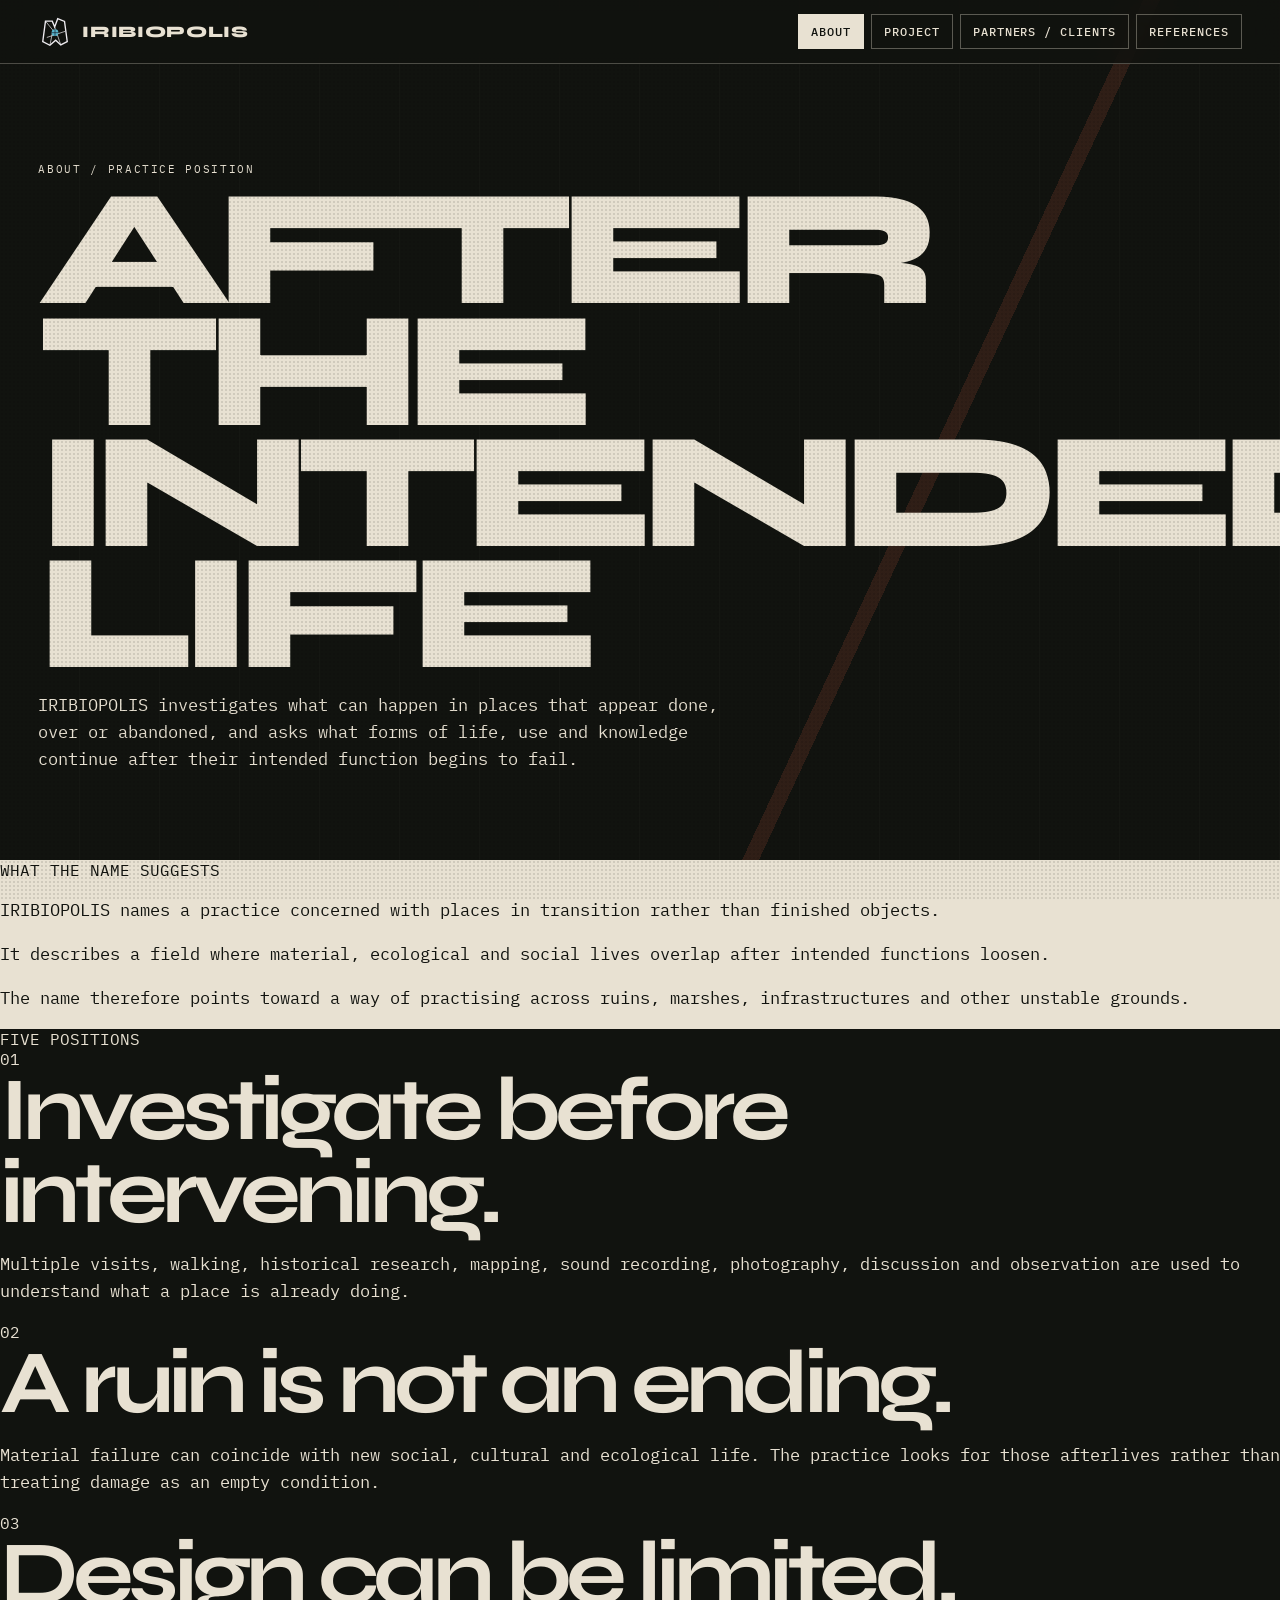
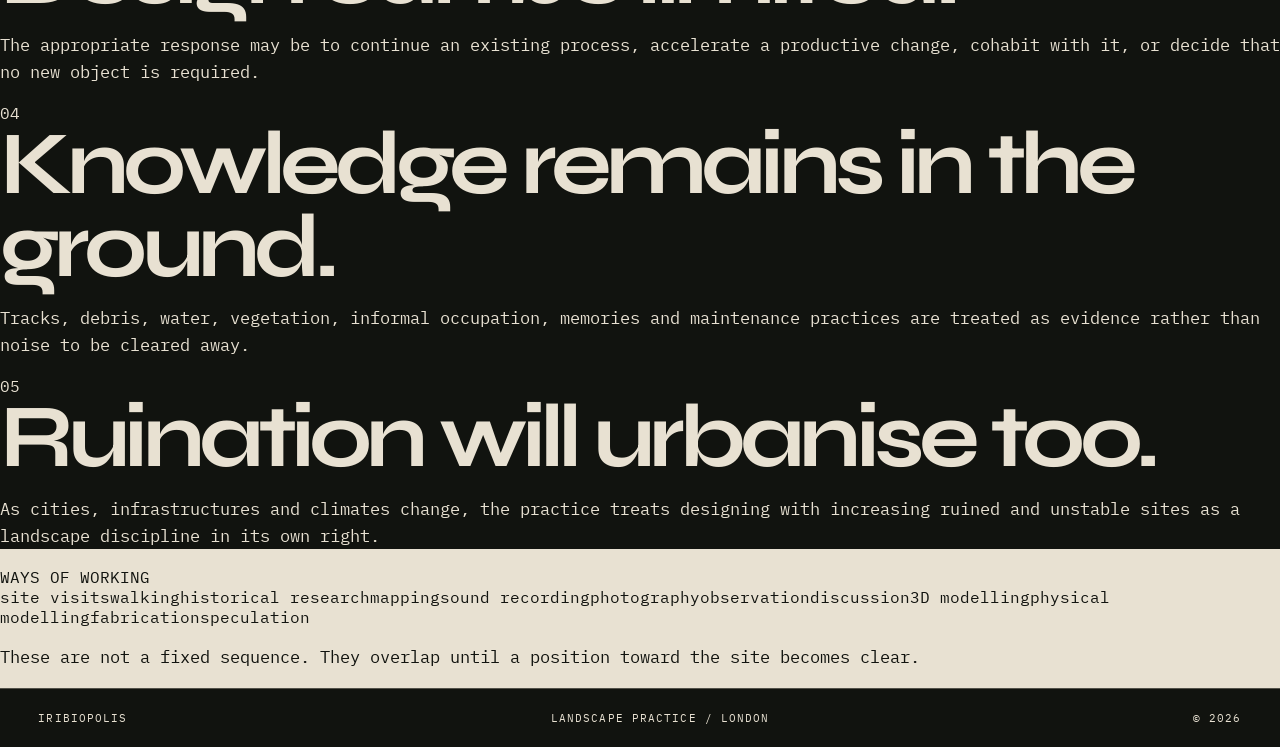
==== about.html @ ea52d0f1 "Add brief-aligned About and manifesto page" ====
<!doctype html>
<html lang="en">
<head>
<meta charset="utf-8">
<meta name="viewport" content="width=device-width,initial-scale=1">
<title>About — IRIBIOPOLIS</title>
<link rel="icon" href="assets/sigil.svg" type="image/svg+xml">
<link rel="stylesheet" href="styles.css">
</head>
<body data-page="about">
<div class="grain" aria-hidden="true"></div>
<header class="site-header">
  <a class="identity" href="index.html"><img src="assets/sigil.svg" alt=""><span>IRIBIOPOLIS</span></a>
  <button class="menu-toggle" aria-expanded="false" aria-controls="site-nav">MENU</button>
  <nav id="site-nav">
    <a href="about.html">About</a>
    <a href="project.html">Project</a>
    <a href="partners.html">Partners / Clients</a>
    <a href="references.html">References</a>
  </nav>
</header>
<main>
<section class="page-hero about-head">
  <p class="kicker">ABOUT / PRACTICE POSITION</p>
  <h1>AFTER THE<br>INTENDED LIFE</h1>
  <p>IRIBIOPOLIS investigates what can happen in places that appear done, over or abandoned, and asks what forms of life, use and knowledge continue after their intended function begins to fail.</p>
</section>
<section class="manifesto-section">
  <div class="label">WHAT THE NAME SUGGESTS</div>
  <div class="name-statement">
    <p>IRIBIOPOLIS names a practice concerned with places in transition rather than finished objects.</p>
    <p>It describes a field where material, ecological and social lives overlap after intended functions loosen.</p>
    <p>The name therefore points toward a way of practising across ruins, marshes, infrastructures and other unstable grounds.</p>
  </div>
</section>
<section class="manifesto-section dark">
  <div class="label">FIVE POSITIONS</div>
  <div class="manifesto-list">
    <article><span>01</span><h2>Investigate before intervening.</h2><p>Multiple visits, walking, historical research, mapping, sound recording, photography, discussion and observation are used to understand what a place is already doing.</p></article>
    <article><span>02</span><h2>A ruin is not an ending.</h2><p>Material failure can coincide with new social, cultural and ecological life. The practice looks for those afterlives rather than treating damage as an empty condition.</p></article>
    <article><span>03</span><h2>Design can be limited.</h2><p>The appropriate response may be to continue an existing process, accelerate a productive change, cohabit with it, or decide that no new object is required.</p></article>
    <article><span>04</span><h2>Knowledge remains in the ground.</h2><p>Tracks, debris, water, vegetation, informal occupation, memories and maintenance practices are treated as evidence rather than noise to be cleared away.</p></article>
    <article><span>05</span><h2>Ruination will urbanise too.</h2><p>As cities, infrastructures and climates change, the practice treats designing with increasing ruined and unstable sites as a landscape discipline in its own right.</p></article>
  </div>
</section>
<section class="method-field">
  <div class="label">WAYS OF WORKING</div>
  <div class="method-network">
    <span>site visits</span><span>walking</span><span>historical research</span><span>mapping</span><span>sound recording</span><span>photography</span><span>observation</span><span>discussion</span><span>3D modelling</span><span>physical modelling</span><span>fabrication</span><span>speculation</span>
  </div>
  <p class="method-note">These are not a fixed sequence. They overlap until a position toward the site becomes clear.</p>
</section>
</main>
<footer><span>IRIBIOPOLIS</span><span>Landscape practice / London</span><span>© 2026</span></footer>
<script src="script.js"></script>
</body>
</html>
---- styles.css ----
@import url('https://fonts.googleapis.com/css2?family=IBM+Plex+Mono:wght@400;500;600&family=Syne:wght@500;600;700;800&display=swap');
:root{--bone:#e8e1d2;--ash:#c9c0ad;--ink:#11130f;--moss:#536149;--rust:#a94c35;--water:#6f8c91;--acid:#c8d66b;--line:rgba(17,19,15,.28);--mono:'IBM Plex Mono',monospace;--display:'Syne',sans-serif;--pad:clamp(18px,3vw,46px)}
*{box-sizing:border-box}html{scroll-behavior:smooth;background:var(--ink)}body{margin:0;background:var(--bone);color:var(--ink);font-family:var(--mono);overflow-x:hidden}body.menu-open{overflow:hidden}a{color:inherit}.grain{position:fixed;inset:0;z-index:40;pointer-events:none;opacity:.12;mix-blend-mode:multiply;background-image:radial-gradient(#111 0.7px,transparent .8px);background-size:4px 4px}.cursor{position:fixed;left:0;top:0;width:34px;height:34px;border:1px solid var(--rust);border-radius:50%;transform:translate(-50%,-50%);z-index:200;pointer-events:none;mix-blend-mode:difference;transition:width .18s,height .18s,background .18s}.cursor:before,.cursor:after{content:'';position:absolute;background:var(--rust)}.cursor:before{left:50%;top:-7px;width:1px;height:48px}.cursor:after{top:50%;left:-7px;height:1px;width:48px}.cursor.active{width:64px;height:64px;background:rgba(169,76,53,.25)}#spore-field{position:fixed;inset:0;width:100%;height:100%;z-index:1;pointer-events:none;opacity:.25}.prelude{position:fixed;inset:0;background:var(--ink);z-index:999;display:grid;place-content:center;color:var(--bone);transition:opacity 1s ease,visibility 1s}.prelude.done{opacity:0;visibility:hidden}.prelude-mark{font-family:var(--display);font-size:clamp(34px,8vw,120px);font-weight:800;letter-spacing:-.06em}.prelude-line{height:1px;background:var(--rust);animation:grow 1.4s ease both}@keyframes grow{from{transform:scaleX(0)}to{transform:scaleX(1)}}.site-header{position:fixed;left:0;right:0;top:0;z-index:100;display:flex;align-items:center;justify-content:space-between;padding:14px var(--pad);border-bottom:1px solid rgba(232,225,210,.28);background:rgba(17,19,15,.78);color:var(--bone);backdrop-filter:blur(14px);transition:transform .35s}.identity{display:flex;align-items:center;gap:10px;text-decoration:none;font-family:var(--display);font-weight:800;letter-spacing:.04em}.identity img{width:34px;height:34px;filter:invert(1)}.site-header nav{display:flex;gap:7px}.site-header nav a,.menu-toggle{font:500 12px var(--mono);text-transform:uppercase;letter-spacing:.08em;text-decoration:none;border:1px solid rgba(232,225,210,.35);padding:9px 12px;background:transparent;color:inherit}.site-header nav a:hover,.site-header nav a.active{background:var(--bone);color:var(--ink)}.menu-toggle{display:none}.hero{min-height:100svh;padding-top:64px;background:var(--ink);color:var(--bone);position:relative;z-index:2;overflow:hidden}.hero-plate{display:block;position:relative;height:67svh;background:#f3f0e8;overflow:hidden;border-bottom:1px solid rgba(232,225,210,.3)}.hero-plate img{width:100%;height:100%;object-fit:contain;display:block;filter:grayscale(.1) contrast(1.08);transition:transform 9s cubic-bezier(.16,.7,.12,1)}.hero-plate:hover img{transform:scale(1.018)}.erosion-mask{position:absolute;inset:0;background:radial-gradient(circle at 15% 25%,transparent 0 7%,rgba(17,19,15,.08) 7.5% 10%,transparent 11%),radial-gradient(circle at 82% 72%,transparent 0 11%,rgba(169,76,53,.17) 11.5% 13%,transparent 14%);mix-blend-mode:multiply;animation:drift 16s ease-in-out infinite alternate}.scan{position:absolute;inset:-100% 0;background:linear-gradient(transparent 48%,rgba(200,214,107,.22) 50%,transparent 52%);animation:scan 7s linear infinite}@keyframes scan{to{transform:translateY(100%)}}@keyframes drift{to{transform:translate3d(2%,-1%,0) scale(1.04)}}.hero-copy{display:grid;grid-template-columns:1fr auto 1fr;align-items:end;gap:30px;padding:26px var(--pad) 34px}.hero h1{font:800 clamp(55px,11vw,170px)/.73 var(--display);letter-spacing:-.085em;margin:0;white-space:nowrap}.kicker,.eyebrow,.section-code{font-size:11px;letter-spacing:.15em;text-transform:uppercase}.hero-statement{text-align:right}.hero-statement p{font:600 clamp(17px,2vw,28px)/1.15 var(--display);margin:0 0 15px}.hero-statement a,.text-link{font-size:12px;text-transform:uppercase;letter-spacing:.08em;text-underline-offset:4px}.coordinates{position:absolute;left:var(--pad);right:var(--pad);top:82px;display:flex;justify-content:space-between;color:var(--ink);font-size:10px;pointer-events:none}.section{position:relative;z-index:2;padding:clamp(80px,11vw,170px) var(--pad);border-top:1px solid var(--line)}.section-code{color:var(--rust);margin-bottom:clamp(45px,7vw,100px)}h2{font:700 clamp(42px,7vw,108px)/.92 var(--display);letter-spacing:-.065em;margin:0}p{font-size:clamp(15px,1.35vw,20px);line-height:1.55}.threshold-grid{display:grid;grid-template-columns:1.5fr .75fr;gap:8vw;align-items:end}.threshold-grid div{border-left:1px solid var(--ink);padding-left:22px}.threshold .text-link{display:inline-block;margin-top:60px}.dark{background:var(--ink);color:var(--bone);border-color:rgba(232,225,210,.25)}.portal{display:grid;grid-template-columns:1.2fr .8fr;gap:5vw}.portal .section-code{grid-column:1/-1}.portal-image{position:relative;display:block;background:#f4f0e7;overflow:hidden;min-height:62vh}.portal-image img{width:100%;height:100%;object-fit:cover;display:block;filter:grayscale(1) contrast(1.2);transition:filter .4s,transform .8s}.portal-image:hover img{filter:grayscale(.2) contrast(1.08);transform:scale(1.018)}.portal-image span{position:absolute;right:0;bottom:0;padding:13px 17px;background:var(--acid);color:var(--ink);font-size:12px;font-weight:600}.portal-copy{align-self:end;padding-bottom:30px}.portal-copy h2{font-size:clamp(38px,5vw,78px)}.portal-copy p{max-width:620px}.button{display:inline-flex;align-items:center;justify-content:center;padding:13px 17px;border:1px solid currentColor;text-decoration:none;text-transform:uppercase;font-size:12px;letter-spacing:.09em;margin-top:20px;transition:.2s}.button:hover{background:var(--bone);color:var(--ink)}.button.light:hover{background:var(--acid)}.systems{overflow:hidden}.system-orbit{height:min(67vw,680px);min-height:480px;position:relative;border:1px solid var(--ink);background:radial-gradient(circle at center,rgba(83,97,73,.14),transparent 52%),repeating-radial-gradient(circle at center,transparent 0 58px,rgba(17,19,15,.09) 59px 60px)}.system-node{position:absolute;left:var(--x);top:var(--y);z-index:3;transform:translate(-50%,-50%);text-decoration:none;text-transform:uppercase;background:var(--bone);border:1px solid var(--ink);box-shadow:7px 7px 0 var(--ink);padding:14px 16px;font-weight:600;transition:.2s}.system-node span{display:block;color:var(--rust);font-size:10px}.system-node:hover{background:var(--acid);transform:translate(calc(-50% + 4px),calc(-50% + 4px));box-shadow:2px 2px 0 var(--ink)}.root-lines{position:absolute;inset:4%;width:92%;height:92%}.root-lines path{fill:none;stroke:var(--rust);stroke-width:1.3;stroke-dasharray:9 8;animation:dash 30s linear infinite}@keyframes dash{to{stroke-dashoffset:-500}}.archive-intro{display:grid;grid-template-columns:1.3fr .7fr;gap:6vw;align-items:end;margin-bottom:70px}.archive-cards{display:grid;grid-template-columns:repeat(3,1fr);gap:12px}.archive-cards a{position:relative;display:block;background:#f4f0e8;text-decoration:none;overflow:hidden}.archive-cards img{display:block;width:100%;aspect-ratio:3/4;object-fit:cover;filter:grayscale(1) contrast(1.2);transition:.6s}.archive-cards a:hover img{filter:none;transform:scale(1.025)}.archive-cards span{position:absolute;left:0;right:0;bottom:0;background:rgba(17,19,15,.88);padding:17px;color:var(--bone);display:grid;gap:5px}.archive-cards small{text-transform:uppercase;letter-spacing:.09em;color:var(--ash)}.relations-preview-grid{display:grid;grid-template-columns:1fr 1fr;gap:8vw}.relation-list{border-top:1px solid var(--ink)}.relation-list a{display:flex;justify-content:space-between;gap:30px;padding:20px 0;border-bottom:1px solid var(--ink);text-decoration:none;font-size:clamp(15px,1.5vw,21px)}.relation-list a:hover{padding-left:12px;color:var(--rust)}.contact-ruin{display:grid;grid-template-columns:.45fr 1.55fr;gap:7vw;align-items:center}.contact-sigil img{width:min(320px,100%);filter:invert(1);animation:rotate 70s linear infinite}@keyframes rotate{to{transform:rotate(360deg)}}footer{position:relative;z-index:2;background:var(--ink);color:var(--bone);border-top:1px solid rgba(232,225,210,.3);padding:22px var(--pad);display:flex;justify-content:space-between;font-size:11px;text-transform:uppercase;letter-spacing:.1em}
/* inner pages */.page-hero{min-height:72svh;padding:150px var(--pad) 70px;background:var(--ink);color:var(--bone);display:grid;align-content:end;position:relative;z-index:2;overflow:hidden}.page-hero:after{content:'';position:absolute;inset:0;background:linear-gradient(115deg,transparent 0 68%,rgba(169,76,53,.2) 68% 69%,transparent 69%),repeating-linear-gradient(90deg,transparent 0 79px,rgba(232,225,210,.035) 80px);pointer-events:none}.page-hero h1{font:800 clamp(64px,13vw,200px)/.73 var(--display);letter-spacing:-.085em;margin:0;position:relative;z-index:1}.page-hero p{max-width:680px;position:relative;z-index:1}.page-grid{display:grid;grid-template-columns:.55fr 1.45fr;gap:8vw}.sticky-label{position:sticky;top:100px;align-self:start}.principle-list article{padding:30px 0;border-top:1px solid var(--ink);display:grid;grid-template-columns:70px 1fr;gap:20px}.principle-list h3{font:600 clamp(25px,3vw,45px)/1 var(--display);margin:0}.project-full{display:grid;gap:14px}.project-full img{display:block;width:100%;background:#fff}.figure-link{display:block;position:relative}.figure-link:after{content:'OPEN FULL DRAWING ↗';position:absolute;right:0;bottom:0;padding:10px 13px;background:var(--acid);color:var(--ink);font-size:10px}.chapter{padding:100px var(--pad);border-top:1px solid var(--line);position:relative;z-index:2}.chapter.dark{border-color:rgba(232,225,210,.25)}.chapter-head{display:grid;grid-template-columns:.6fr 1.4fr;gap:6vw;margin-bottom:55px}.chapter-head h2{font-size:clamp(38px,6vw,88px)}.fieldnote-grid{display:grid;grid-template-columns:repeat(2,1fr);gap:14px}.fieldnote-card{border:1px solid currentColor;padding:18px;min-height:260px;display:flex;flex-direction:column;justify-content:space-between;text-decoration:none;transition:.25s}.fieldnote-card:hover{background:var(--acid);color:var(--ink);transform:translateY(-5px)}.fieldnote-card h3{font:600 clamp(24px,3vw,42px)/1 var(--display);margin:0}.fieldnote-card small{text-transform:uppercase;letter-spacing:.08em}.relation-columns{display:grid;grid-template-columns:repeat(3,1fr);gap:15px}.relation-columns article{border-top:2px solid currentColor;padding-top:20px}.reference-list{display:grid;grid-template-columns:repeat(2,1fr);gap:0 50px}.reference-list article{border-top:1px solid currentColor;padding:20px 0}.reference-list h3{font-family:var(--display);margin:0 0 8px}.reference-list p{font-size:14px}.reveal{opacity:0;transform:translateY(35px);transition:opacity .8s,transform .8s}.reveal.visible{opacity:1;transform:none}
@media(max-width:900px){.cursor{display:none}.site-header{padding:11px 14px}.menu-toggle{display:block}.site-header nav{position:fixed;inset:57px 0 auto 0;background:var(--ink);padding:16px;display:none;grid-template-columns:1fr}.site-header nav.open{display:grid}.hero-plate{height:55svh}.hero-copy{grid-template-columns:1fr;padding:22px 16px 30px}.hero h1{font-size:18vw}.hero-statement{text-align:left}.coordinates{display:none}.section,.chapter{padding:75px 16px}.threshold-grid,.portal,.archive-intro,.relations-preview-grid,.contact-ruin,.page-grid,.chapter-head{grid-template-columns:1fr}.threshold-grid div{border-left:0;border-top:1px solid;padding:20px 0 0}.portal-image{min-height:45vh}.archive-cards,.relation-columns{grid-template-columns:1fr}.system-orbit{height:660px}.system-node{font-size:11px;padding:10px}.fieldnote-grid,.reference-list{grid-template-columns:1fr}.page-hero{padding:120px 16px 55px}.page-hero h1{font-size:18vw}.sticky-label{position:static}footer{gap:20px;flex-wrap:wrap}}
@media(prefers-reduced-motion:reduce){*{animation:none!important;scroll-behavior:auto!important;transition:none!important}.prelude{display:none}}
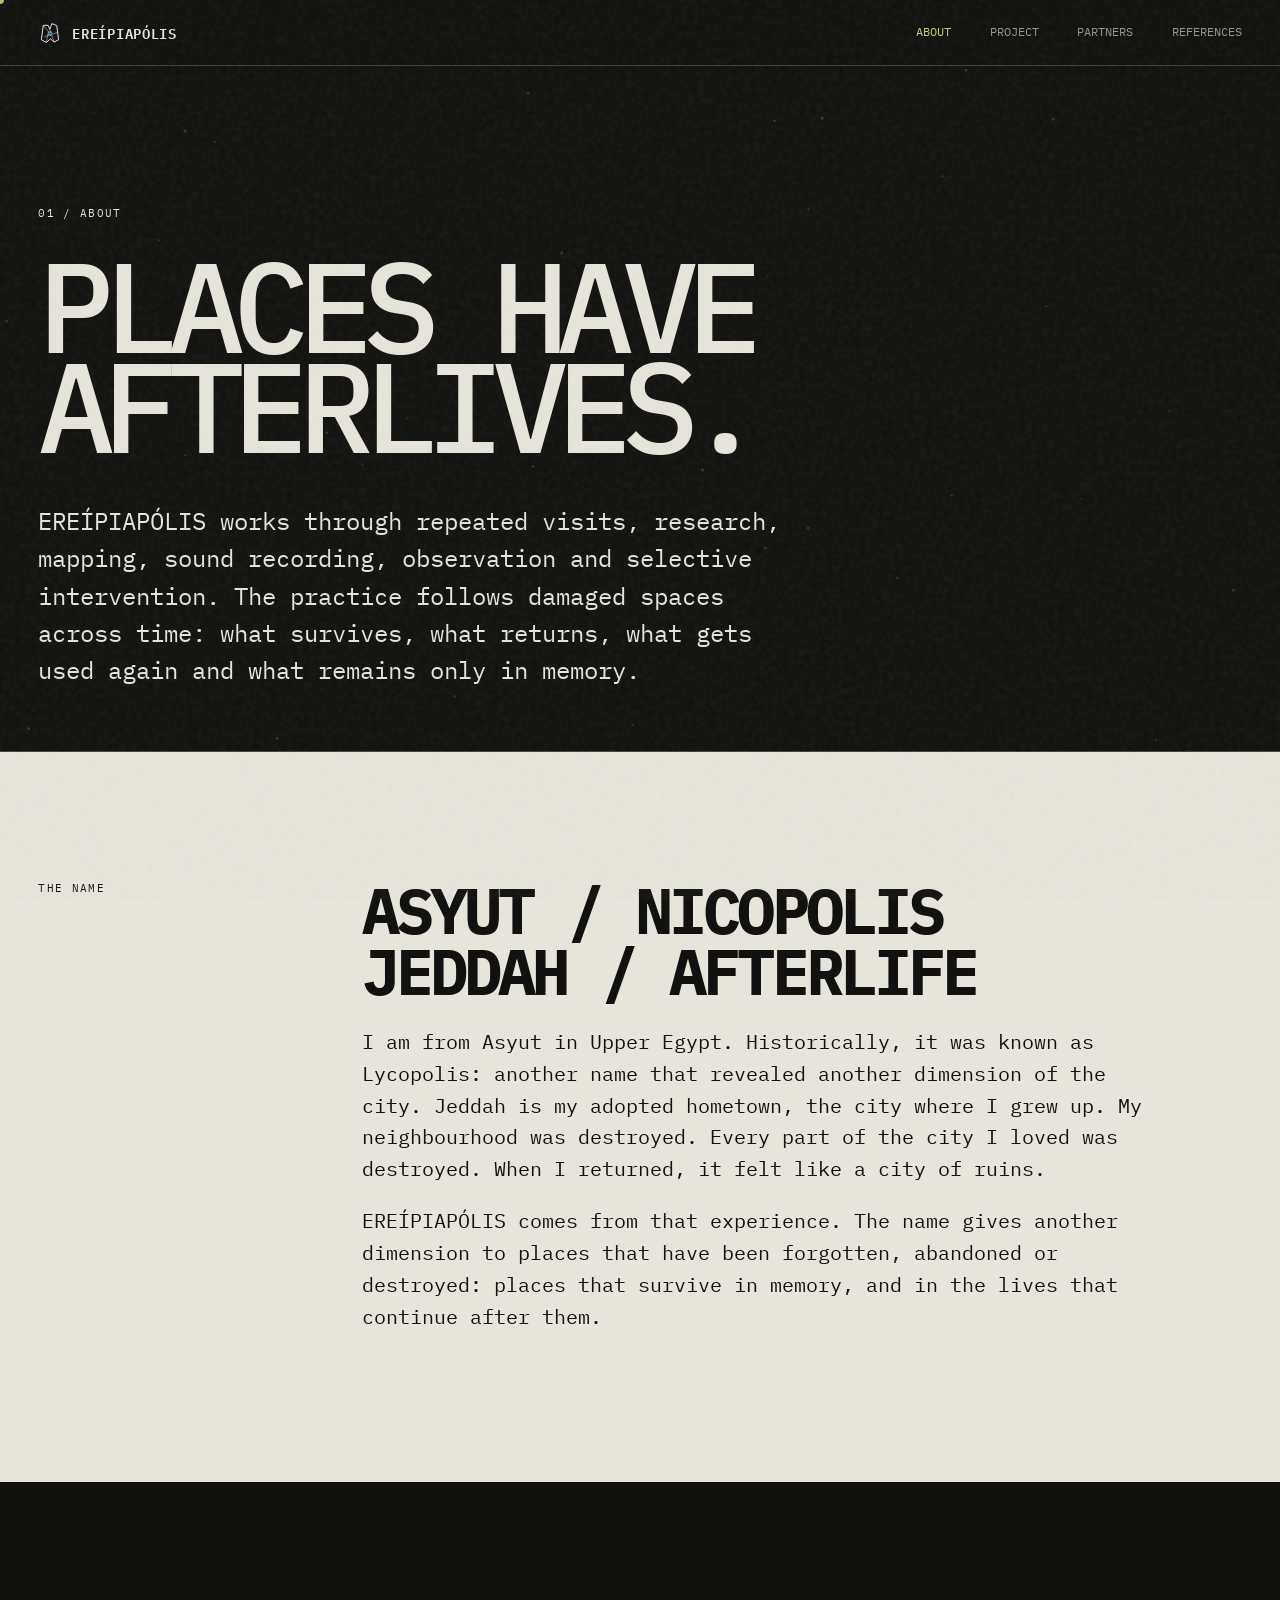
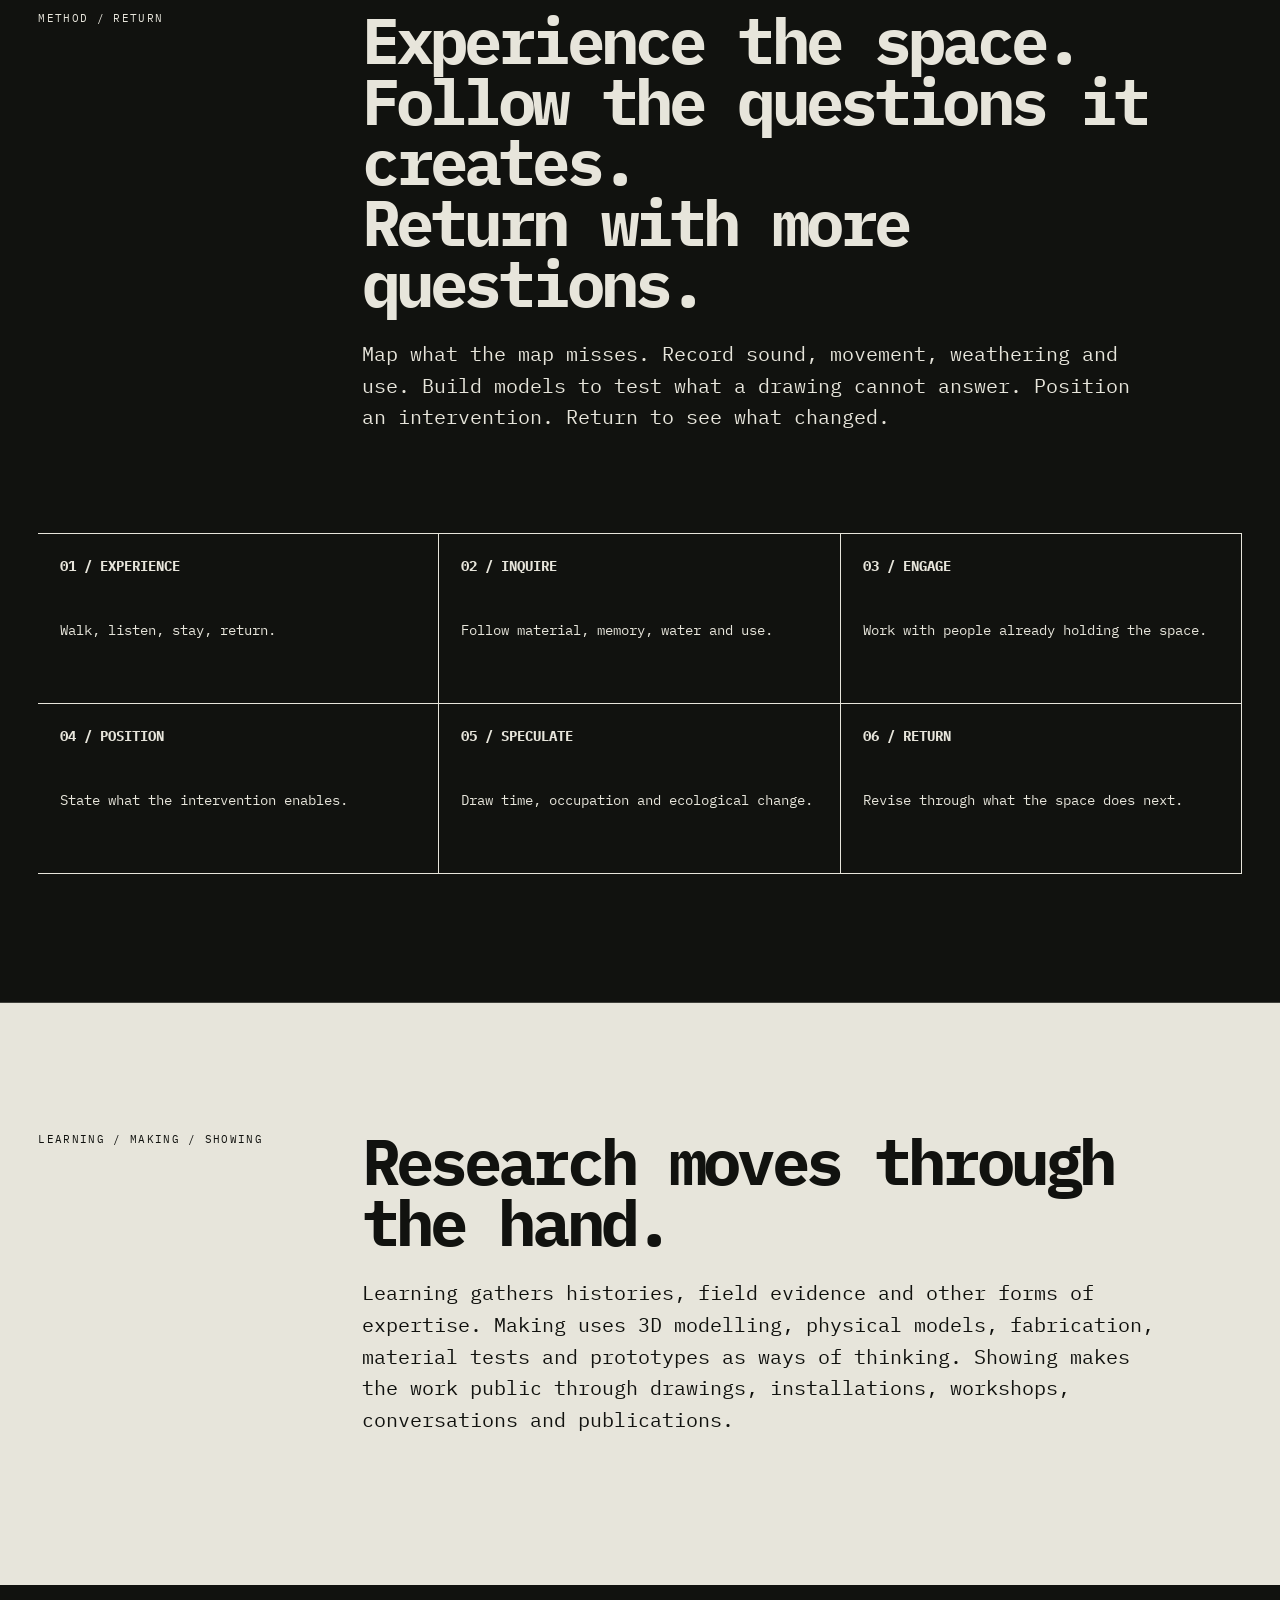
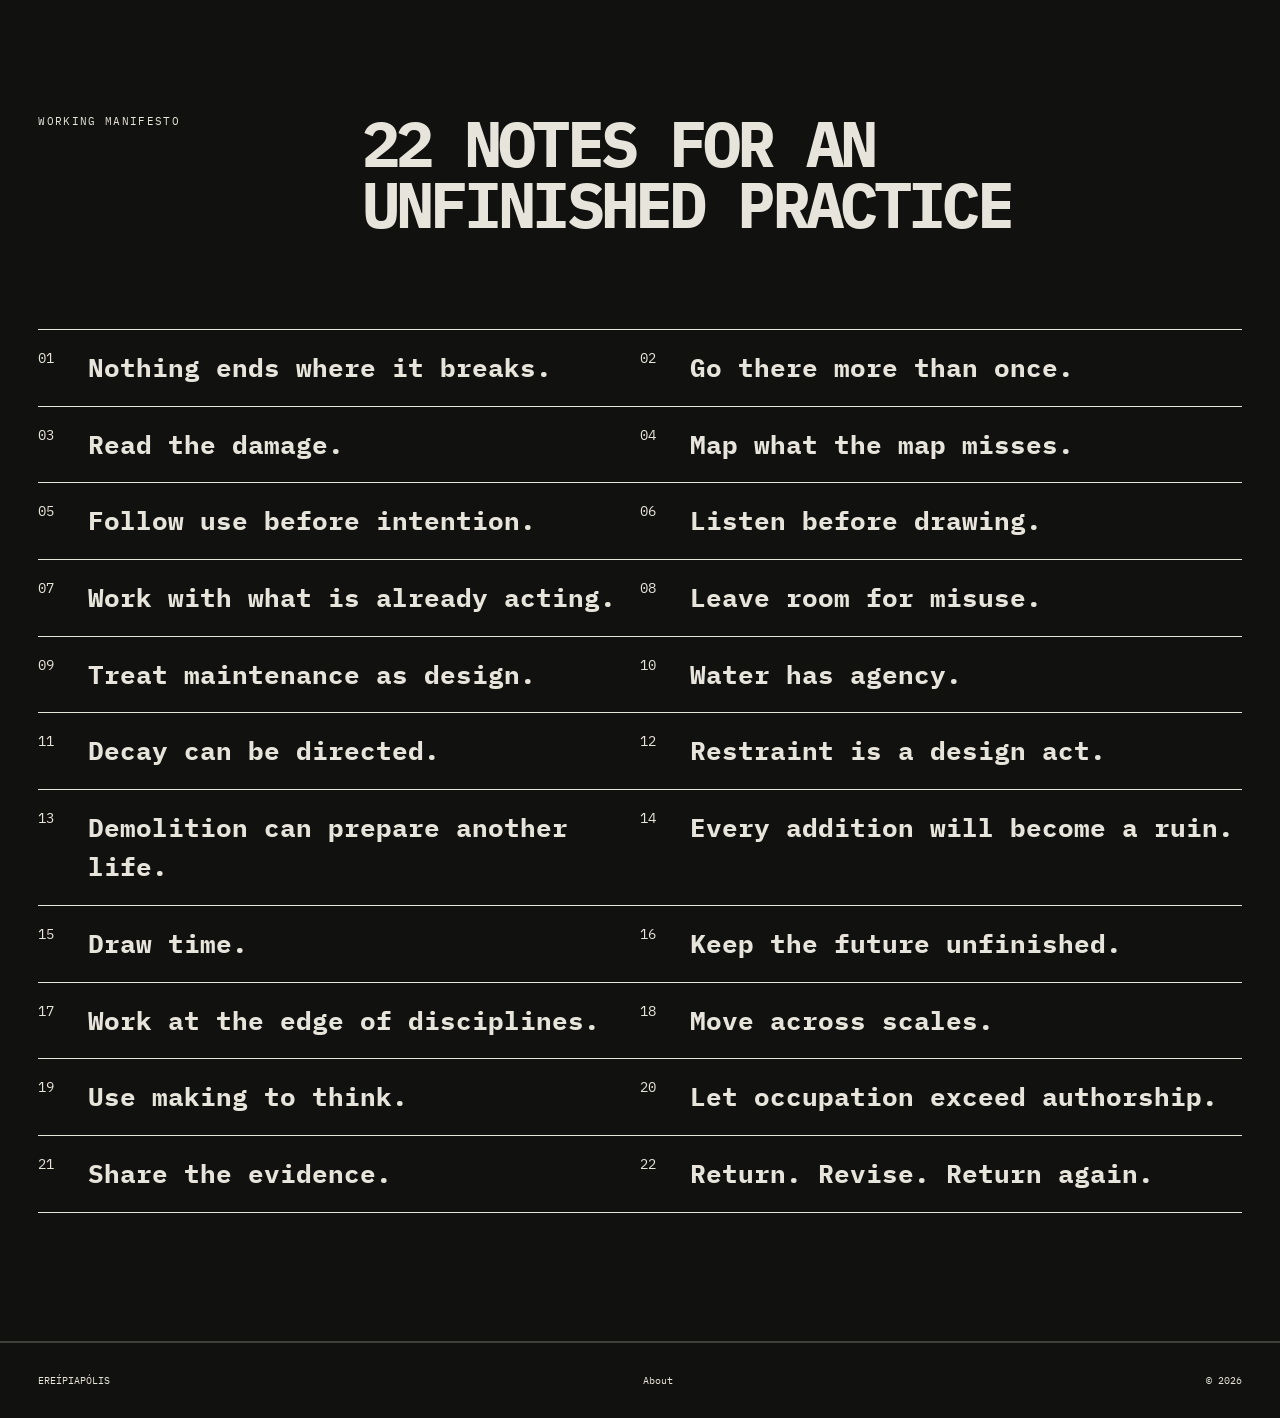
==== commit b8782d0d: "Create EREIPIApolis V7.2 fragment iteration" ====
--- a/about.html
+++ b/about.html
@@ -1,57 +1 @@
-<!doctype html>
-<html lang="en">
-<head>
-<meta charset="utf-8">
-<meta name="viewport" content="width=device-width,initial-scale=1">
-<title>About — IRIBIOPOLIS</title>
-<link rel="icon" href="assets/sigil.svg" type="image/svg+xml">
-<link rel="stylesheet" href="styles.css">
-</head>
-<body data-page="about">
-<div class="grain" aria-hidden="true"></div>
-<header class="site-header">
-  <a class="identity" href="index.html"><img src="assets/sigil.svg" alt=""><span>IRIBIOPOLIS</span></a>
-  <button class="menu-toggle" aria-expanded="false" aria-controls="site-nav">MENU</button>
-  <nav id="site-nav">
-    <a href="about.html">About</a>
-    <a href="project.html">Project</a>
-    <a href="partners.html">Partners / Clients</a>
-    <a href="references.html">References</a>
-  </nav>
-</header>
-<main>
-<section class="page-hero about-head">
-  <p class="kicker">ABOUT / PRACTICE POSITION</p>
-  <h1>AFTER THE<br>INTENDED LIFE</h1>
-  <p>IRIBIOPOLIS investigates what can happen in places that appear done, over or abandoned, and asks what forms of life, use and knowledge continue after their intended function begins to fail.</p>
-</section>
-<section class="manifesto-section">
-  <div class="label">WHAT THE NAME SUGGESTS</div>
-  <div class="name-statement">
-    <p>IRIBIOPOLIS names a practice concerned with places in transition rather than finished objects.</p>
-    <p>It describes a field where material, ecological and social lives overlap after intended functions loosen.</p>
-    <p>The name therefore points toward a way of practising across ruins, marshes, infrastructures and other unstable grounds.</p>
-  </div>
-</section>
-<section class="manifesto-section dark">
-  <div class="label">FIVE POSITIONS</div>
-  <div class="manifesto-list">
-    <article><span>01</span><h2>Investigate before intervening.</h2><p>Multiple visits, walking, historical research, mapping, sound recording, photography, discussion and observation are used to understand what a place is already doing.</p></article>
-    <article><span>02</span><h2>A ruin is not an ending.</h2><p>Material failure can coincide with new social, cultural and ecological life. The practice looks for those afterlives rather than treating damage as an empty condition.</p></article>
-    <article><span>03</span><h2>Design can be limited.</h2><p>The appropriate response may be to continue an existing process, accelerate a productive change, cohabit with it, or decide that no new object is required.</p></article>
-    <article><span>04</span><h2>Knowledge remains in the ground.</h2><p>Tracks, debris, water, vegetation, informal occupation, memories and maintenance practices are treated as evidence rather than noise to be cleared away.</p></article>
-    <article><span>05</span><h2>Ruination will urbanise too.</h2><p>As cities, infrastructures and climates change, the practice treats designing with increasing ruined and unstable sites as a landscape discipline in its own right.</p></article>
-  </div>
-</section>
-<section class="method-field">
-  <div class="label">WAYS OF WORKING</div>
-  <div class="method-network">
-    <span>site visits</span><span>walking</span><span>historical research</span><span>mapping</span><span>sound recording</span><span>photography</span><span>observation</span><span>discussion</span><span>3D modelling</span><span>physical modelling</span><span>fabrication</span><span>speculation</span>
-  </div>
-  <p class="method-note">These are not a fixed sequence. They overlap until a position toward the site becomes clear.</p>
-</section>
-</main>
-<footer><span>IRIBIOPOLIS</span><span>Landscape practice / London</span><span>© 2026</span></footer>
-<script src="script.js"></script>
-</body>
-</html>+<!doctype html><html lang="en"><head><meta charset="utf-8"><meta name="viewport" content="width=device-width,initial-scale=1"><title>About — EREÍPIAPÓLIS</title><link rel="icon" href="assets/sigil.svg"><link rel="preconnect" href="https://fonts.googleapis.com"><link rel="preconnect" href="https://fonts.gstatic.com" crossorigin><link href="https://fonts.googleapis.com/css2?family=IBM+Plex+Mono:ital,wght@0,300;0,400;0,500;0,600;1,400&display=swap" rel="stylesheet"><link rel="stylesheet" href="styles.css"></head><body data-page="about"><canvas id="spore-field"></canvas><div class="grain"></div><div class="cursor"><span></span></div><header class="site-header"><a class="identity" href="index.html"><img src="assets/sigil.svg" alt=""><span>EREÍPIAPÓLIS</span></a><button class="menu-toggle" aria-expanded="false" aria-controls="site-nav">MENU</button><nav id="site-nav"><a href="about.html">About</a><a href="project.html">Project</a><a href="partners.html">Partners</a><a href="references.html">References</a></nav></header><main><section class="page-hero"><p class="kicker">01 / ABOUT</p><h1>PLACES HAVE AFTERLIVES.</h1><p>EREÍPIAPÓLIS works through repeated visits, research, mapping, sound recording, observation and selective intervention. The practice follows damaged spaces across time: what survives, what returns, what gets used again and what remains only in memory.</p></section><section class="chapter light"><div class="chapter-head"><div class="section-code">THE NAME</div><div><h2>ASYUT / NICOPOLIS<br>JEDDAH / AFTERLIFE</h2><p>I am from Asyut in Upper Egypt. Historically, it was known as Lycopolis: another name that revealed another dimension of the city. Jeddah is my adopted hometown, the city where I grew up. My neighbourhood was destroyed. Every part of the city I loved was destroyed. When I returned, it felt like a city of ruins.</p><p>EREÍPIAPÓLIS comes from that experience. The name gives another dimension to places that have been forgotten, abandoned or destroyed: places that survive in memory, and in the lives that continue after them.</p></div></div></section><section id="method" class="chapter"><div class="chapter-head"><div class="section-code">METHOD / RETURN</div><div><h2>Experience the space.<br>Follow the questions it creates.<br>Return with more questions.</h2><p>Map what the map misses. Record sound, movement, weathering and use. Build models to test what a drawing cannot answer. Position an intervention. Return to see what changed.</p></div></div><ol class="method-grid"><li><b>01 / EXPERIENCE</b><span>Walk, listen, stay, return.</span></li><li><b>02 / INQUIRE</b><span>Follow material, memory, water and use.</span></li><li><b>03 / ENGAGE</b><span>Work with people already holding the space.</span></li><li><b>04 / POSITION</b><span>State what the intervention enables.</span></li><li><b>05 / SPECULATE</b><span>Draw time, occupation and ecological change.</span></li><li><b>06 / RETURN</b><span>Revise through what the space does next.</span></li></ol></section><section class="chapter light"><div class="chapter-head"><div class="section-code">LEARNING / MAKING / SHOWING</div><div><h2>Research moves through the hand.</h2><p>Learning gathers histories, field evidence and other forms of expertise. Making uses 3D modelling, physical models, fabrication, material tests and prototypes as ways of thinking. Showing makes the work public through drawings, installations, workshops, conversations and publications.</p></div></div></section><section class="manifesto chapter"><div class="chapter-head"><div class="section-code">WORKING MANIFESTO</div><div><h2>22 NOTES FOR AN UNFINISHED PRACTICE</h2></div></div><div class="principle-list"><article><span>01</span><h3>Nothing ends where it breaks.</h3></article><article><span>02</span><h3>Go there more than once.</h3></article><article><span>03</span><h3>Read the damage.</h3></article><article><span>04</span><h3>Map what the map misses.</h3></article><article><span>05</span><h3>Follow use before intention.</h3></article><article><span>06</span><h3>Listen before drawing.</h3></article><article><span>07</span><h3>Work with what is already acting.</h3></article><article><span>08</span><h3>Leave room for misuse.</h3></article><article><span>09</span><h3>Treat maintenance as design.</h3></article><article><span>10</span><h3>Water has agency.</h3></article><article><span>11</span><h3>Decay can be directed.</h3></article><article><span>12</span><h3>Restraint is a design act.</h3></article><article><span>13</span><h3>Demolition can prepare another life.</h3></article><article><span>14</span><h3>Every addition will become a ruin.</h3></article><article><span>15</span><h3>Draw time.</h3></article><article><span>16</span><h3>Keep the future unfinished.</h3></article><article><span>17</span><h3>Work at the edge of disciplines.</h3></article><article><span>18</span><h3>Move across scales.</h3></article><article><span>19</span><h3>Use making to think.</h3></article><article><span>20</span><h3>Let occupation exceed authorship.</h3></article><article><span>21</span><h3>Share the evidence.</h3></article><article><span>22</span><h3>Return. Revise. Return again.</h3></article></div></section></main><footer><span>EREÍPIAPÓLIS</span><span>About</span><span>© 2026</span></footer><script src="script.js"></script></body></html>
--- a/styles.css
+++ b/styles.css
@@ -1,6 +1 @@
-@import url('https://fonts.googleapis.com/css2?family=IBM+Plex+Mono:wght@400;500;600&family=Syne:wght@500;600;700;800&display=swap');
-:root{--bone:#e8e1d2;--ash:#c9c0ad;--ink:#11130f;--moss:#536149;--rust:#a94c35;--water:#6f8c91;--acid:#c8d66b;--line:rgba(17,19,15,.28);--mono:'IBM Plex Mono',monospace;--display:'Syne',sans-serif;--pad:clamp(18px,3vw,46px)}
-*{box-sizing:border-box}html{scroll-behavior:smooth;background:var(--ink)}body{margin:0;background:var(--bone);color:var(--ink);font-family:var(--mono);overflow-x:hidden}body.menu-open{overflow:hidden}a{color:inherit}.grain{position:fixed;inset:0;z-index:40;pointer-events:none;opacity:.12;mix-blend-mode:multiply;background-image:radial-gradient(#111 0.7px,transparent .8px);background-size:4px 4px}.cursor{position:fixed;left:0;top:0;width:34px;height:34px;border:1px solid var(--rust);border-radius:50%;transform:translate(-50%,-50%);z-index:200;pointer-events:none;mix-blend-mode:difference;transition:width .18s,height .18s,background .18s}.cursor:before,.cursor:after{content:'';position:absolute;background:var(--rust)}.cursor:before{left:50%;top:-7px;width:1px;height:48px}.cursor:after{top:50%;left:-7px;height:1px;width:48px}.cursor.active{width:64px;height:64px;background:rgba(169,76,53,.25)}#spore-field{position:fixed;inset:0;width:100%;height:100%;z-index:1;pointer-events:none;opacity:.25}.prelude{position:fixed;inset:0;background:var(--ink);z-index:999;display:grid;place-content:center;color:var(--bone);transition:opacity 1s ease,visibility 1s}.prelude.done{opacity:0;visibility:hidden}.prelude-mark{font-family:var(--display);font-size:clamp(34px,8vw,120px);font-weight:800;letter-spacing:-.06em}.prelude-line{height:1px;background:var(--rust);animation:grow 1.4s ease both}@keyframes grow{from{transform:scaleX(0)}to{transform:scaleX(1)}}.site-header{position:fixed;left:0;right:0;top:0;z-index:100;display:flex;align-items:center;justify-content:space-between;padding:14px var(--pad);border-bottom:1px solid rgba(232,225,210,.28);background:rgba(17,19,15,.78);color:var(--bone);backdrop-filter:blur(14px);transition:transform .35s}.identity{display:flex;align-items:center;gap:10px;text-decoration:none;font-family:var(--display);font-weight:800;letter-spacing:.04em}.identity img{width:34px;height:34px;filter:invert(1)}.site-header nav{display:flex;gap:7px}.site-header nav a,.menu-toggle{font:500 12px var(--mono);text-transform:uppercase;letter-spacing:.08em;text-decoration:none;border:1px solid rgba(232,225,210,.35);padding:9px 12px;background:transparent;color:inherit}.site-header nav a:hover,.site-header nav a.active{background:var(--bone);color:var(--ink)}.menu-toggle{display:none}.hero{min-height:100svh;padding-top:64px;background:var(--ink);color:var(--bone);position:relative;z-index:2;overflow:hidden}.hero-plate{display:block;position:relative;height:67svh;background:#f3f0e8;overflow:hidden;border-bottom:1px solid rgba(232,225,210,.3)}.hero-plate img{width:100%;height:100%;object-fit:contain;display:block;filter:grayscale(.1) contrast(1.08);transition:transform 9s cubic-bezier(.16,.7,.12,1)}.hero-plate:hover img{transform:scale(1.018)}.erosion-mask{position:absolute;inset:0;background:radial-gradient(circle at 15% 25%,transparent 0 7%,rgba(17,19,15,.08) 7.5% 10%,transparent 11%),radial-gradient(circle at 82% 72%,transparent 0 11%,rgba(169,76,53,.17) 11.5% 13%,transparent 14%);mix-blend-mode:multiply;animation:drift 16s ease-in-out infinite alternate}.scan{position:absolute;inset:-100% 0;background:linear-gradient(transparent 48%,rgba(200,214,107,.22) 50%,transparent 52%);animation:scan 7s linear infinite}@keyframes scan{to{transform:translateY(100%)}}@keyframes drift{to{transform:translate3d(2%,-1%,0) scale(1.04)}}.hero-copy{display:grid;grid-template-columns:1fr auto 1fr;align-items:end;gap:30px;padding:26px var(--pad) 34px}.hero h1{font:800 clamp(55px,11vw,170px)/.73 var(--display);letter-spacing:-.085em;margin:0;white-space:nowrap}.kicker,.eyebrow,.section-code{font-size:11px;letter-spacing:.15em;text-transform:uppercase}.hero-statement{text-align:right}.hero-statement p{font:600 clamp(17px,2vw,28px)/1.15 var(--display);margin:0 0 15px}.hero-statement a,.text-link{font-size:12px;text-transform:uppercase;letter-spacing:.08em;text-underline-offset:4px}.coordinates{position:absolute;left:var(--pad);right:var(--pad);top:82px;display:flex;justify-content:space-between;color:var(--ink);font-size:10px;pointer-events:none}.section{position:relative;z-index:2;padding:clamp(80px,11vw,170px) var(--pad);border-top:1px solid var(--line)}.section-code{color:var(--rust);margin-bottom:clamp(45px,7vw,100px)}h2{font:700 clamp(42px,7vw,108px)/.92 var(--display);letter-spacing:-.065em;margin:0}p{font-size:clamp(15px,1.35vw,20px);line-height:1.55}.threshold-grid{display:grid;grid-template-columns:1.5fr .75fr;gap:8vw;align-items:end}.threshold-grid div{border-left:1px solid var(--ink);padding-left:22px}.threshold .text-link{display:inline-block;margin-top:60px}.dark{background:var(--ink);color:var(--bone);border-color:rgba(232,225,210,.25)}.portal{display:grid;grid-template-columns:1.2fr .8fr;gap:5vw}.portal .section-code{grid-column:1/-1}.portal-image{position:relative;display:block;background:#f4f0e7;overflow:hidden;min-height:62vh}.portal-image img{width:100%;height:100%;object-fit:cover;display:block;filter:grayscale(1) contrast(1.2);transition:filter .4s,transform .8s}.portal-image:hover img{filter:grayscale(.2) contrast(1.08);transform:scale(1.018)}.portal-image span{position:absolute;right:0;bottom:0;padding:13px 17px;background:var(--acid);color:var(--ink);font-size:12px;font-weight:600}.portal-copy{align-self:end;padding-bottom:30px}.portal-copy h2{font-size:clamp(38px,5vw,78px)}.portal-copy p{max-width:620px}.button{display:inline-flex;align-items:center;justify-content:center;padding:13px 17px;border:1px solid currentColor;text-decoration:none;text-transform:uppercase;font-size:12px;letter-spacing:.09em;margin-top:20px;transition:.2s}.button:hover{background:var(--bone);color:var(--ink)}.button.light:hover{background:var(--acid)}.systems{overflow:hidden}.system-orbit{height:min(67vw,680px);min-height:480px;position:relative;border:1px solid var(--ink);background:radial-gradient(circle at center,rgba(83,97,73,.14),transparent 52%),repeating-radial-gradient(circle at center,transparent 0 58px,rgba(17,19,15,.09) 59px 60px)}.system-node{position:absolute;left:var(--x);top:var(--y);z-index:3;transform:translate(-50%,-50%);text-decoration:none;text-transform:uppercase;background:var(--bone);border:1px solid var(--ink);box-shadow:7px 7px 0 var(--ink);padding:14px 16px;font-weight:600;transition:.2s}.system-node span{display:block;color:var(--rust);font-size:10px}.system-node:hover{background:var(--acid);transform:translate(calc(-50% + 4px),calc(-50% + 4px));box-shadow:2px 2px 0 var(--ink)}.root-lines{position:absolute;inset:4%;width:92%;height:92%}.root-lines path{fill:none;stroke:var(--rust);stroke-width:1.3;stroke-dasharray:9 8;animation:dash 30s linear infinite}@keyframes dash{to{stroke-dashoffset:-500}}.archive-intro{display:grid;grid-template-columns:1.3fr .7fr;gap:6vw;align-items:end;margin-bottom:70px}.archive-cards{display:grid;grid-template-columns:repeat(3,1fr);gap:12px}.archive-cards a{position:relative;display:block;background:#f4f0e8;text-decoration:none;overflow:hidden}.archive-cards img{display:block;width:100%;aspect-ratio:3/4;object-fit:cover;filter:grayscale(1) contrast(1.2);transition:.6s}.archive-cards a:hover img{filter:none;transform:scale(1.025)}.archive-cards span{position:absolute;left:0;right:0;bottom:0;background:rgba(17,19,15,.88);padding:17px;color:var(--bone);display:grid;gap:5px}.archive-cards small{text-transform:uppercase;letter-spacing:.09em;color:var(--ash)}.relations-preview-grid{display:grid;grid-template-columns:1fr 1fr;gap:8vw}.relation-list{border-top:1px solid var(--ink)}.relation-list a{display:flex;justify-content:space-between;gap:30px;padding:20px 0;border-bottom:1px solid var(--ink);text-decoration:none;font-size:clamp(15px,1.5vw,21px)}.relation-list a:hover{padding-left:12px;color:var(--rust)}.contact-ruin{display:grid;grid-template-columns:.45fr 1.55fr;gap:7vw;align-items:center}.contact-sigil img{width:min(320px,100%);filter:invert(1);animation:rotate 70s linear infinite}@keyframes rotate{to{transform:rotate(360deg)}}footer{position:relative;z-index:2;background:var(--ink);color:var(--bone);border-top:1px solid rgba(232,225,210,.3);padding:22px var(--pad);display:flex;justify-content:space-between;font-size:11px;text-transform:uppercase;letter-spacing:.1em}
-/* inner pages */.page-hero{min-height:72svh;padding:150px var(--pad) 70px;background:var(--ink);color:var(--bone);display:grid;align-content:end;position:relative;z-index:2;overflow:hidden}.page-hero:after{content:'';position:absolute;inset:0;background:linear-gradient(115deg,transparent 0 68%,rgba(169,76,53,.2) 68% 69%,transparent 69%),repeating-linear-gradient(90deg,transparent 0 79px,rgba(232,225,210,.035) 80px);pointer-events:none}.page-hero h1{font:800 clamp(64px,13vw,200px)/.73 var(--display);letter-spacing:-.085em;margin:0;position:relative;z-index:1}.page-hero p{max-width:680px;position:relative;z-index:1}.page-grid{display:grid;grid-template-columns:.55fr 1.45fr;gap:8vw}.sticky-label{position:sticky;top:100px;align-self:start}.principle-list article{padding:30px 0;border-top:1px solid var(--ink);display:grid;grid-template-columns:70px 1fr;gap:20px}.principle-list h3{font:600 clamp(25px,3vw,45px)/1 var(--display);margin:0}.project-full{display:grid;gap:14px}.project-full img{display:block;width:100%;background:#fff}.figure-link{display:block;position:relative}.figure-link:after{content:'OPEN FULL DRAWING ↗';position:absolute;right:0;bottom:0;padding:10px 13px;background:var(--acid);color:var(--ink);font-size:10px}.chapter{padding:100px var(--pad);border-top:1px solid var(--line);position:relative;z-index:2}.chapter.dark{border-color:rgba(232,225,210,.25)}.chapter-head{display:grid;grid-template-columns:.6fr 1.4fr;gap:6vw;margin-bottom:55px}.chapter-head h2{font-size:clamp(38px,6vw,88px)}.fieldnote-grid{display:grid;grid-template-columns:repeat(2,1fr);gap:14px}.fieldnote-card{border:1px solid currentColor;padding:18px;min-height:260px;display:flex;flex-direction:column;justify-content:space-between;text-decoration:none;transition:.25s}.fieldnote-card:hover{background:var(--acid);color:var(--ink);transform:translateY(-5px)}.fieldnote-card h3{font:600 clamp(24px,3vw,42px)/1 var(--display);margin:0}.fieldnote-card small{text-transform:uppercase;letter-spacing:.08em}.relation-columns{display:grid;grid-template-columns:repeat(3,1fr);gap:15px}.relation-columns article{border-top:2px solid currentColor;padding-top:20px}.reference-list{display:grid;grid-template-columns:repeat(2,1fr);gap:0 50px}.reference-list article{border-top:1px solid currentColor;padding:20px 0}.reference-list h3{font-family:var(--display);margin:0 0 8px}.reference-list p{font-size:14px}.reveal{opacity:0;transform:translateY(35px);transition:opacity .8s,transform .8s}.reveal.visible{opacity:1;transform:none}
-@media(max-width:900px){.cursor{display:none}.site-header{padding:11px 14px}.menu-toggle{display:block}.site-header nav{position:fixed;inset:57px 0 auto 0;background:var(--ink);padding:16px;display:none;grid-template-columns:1fr}.site-header nav.open{display:grid}.hero-plate{height:55svh}.hero-copy{grid-template-columns:1fr;padding:22px 16px 30px}.hero h1{font-size:18vw}.hero-statement{text-align:left}.coordinates{display:none}.section,.chapter{padding:75px 16px}.threshold-grid,.portal,.archive-intro,.relations-preview-grid,.contact-ruin,.page-grid,.chapter-head{grid-template-columns:1fr}.threshold-grid div{border-left:0;border-top:1px solid;padding:20px 0 0}.portal-image{min-height:45vh}.archive-cards,.relation-columns{grid-template-columns:1fr}.system-orbit{height:660px}.system-node{font-size:11px;padding:10px}.fieldnote-grid,.reference-list{grid-template-columns:1fr}.page-hero{padding:120px 16px 55px}.page-hero h1{font-size:18vw}.sticky-label{position:static}footer{gap:20px;flex-wrap:wrap}}
-@media(prefers-reduced-motion:reduce){*{animation:none!important;scroll-behavior:auto!important;transition:none!important}.prelude{display:none}}+:root{--ink:#11120f;--paper:#e7e5db;--acid:#c8d36f;--fog:#a6aaa0;--line:rgba(231,229,219,.22);--pad:clamp(18px,3vw,48px);--mono:"IBM Plex Mono","Courier New",monospace}*{box-sizing:border-box}html{scroll-behavior:smooth;background:var(--ink)}body{margin:0;background:var(--ink);color:var(--paper);font-family:var(--mono);font-size:14px;line-height:1.55;overflow-x:hidden}a{color:inherit;text-decoration:none}button{font:inherit}.grain{position:fixed;inset:0;pointer-events:none;opacity:.08;z-index:40;background-image:url("data:image/svg+xml,%3Csvg viewBox='0 0 180 180' xmlns='http://www.w3.org/2000/svg'%3E%3Cfilter id='n'%3E%3CfeTurbulence type='fractalNoise' baseFrequency='.9' numOctaves='3' stitchTiles='stitch'/%3E%3C/filter%3E%3Crect width='100%25' height='100%25' filter='url(%23n)' opacity='.7'/%3E%3C/svg%3E")}#spore-field{position:fixed;inset:0;z-index:0;pointer-events:none;opacity:.35}.site-header{position:fixed;inset:0 0 auto;height:66px;z-index:30;display:flex;align-items:center;justify-content:space-between;padding:0 var(--pad);border-bottom:1px solid var(--line);background:rgba(17,18,15,.82);backdrop-filter:blur(12px);transition:transform .35s ease}.identity{display:flex;gap:10px;align-items:center;font-weight:600;letter-spacing:.05em}.identity img{width:24px;height:24px;filter:invert(1)}#site-nav{display:flex;gap:clamp(18px,3vw,44px);text-transform:uppercase;font-size:12px}#site-nav a{opacity:.62}#site-nav a:hover,#site-nav a.active{opacity:1;color:var(--acid)}.menu-toggle{display:none;background:none;border:0;color:inherit}.prelude{position:fixed;inset:0;z-index:100;background:#090a08;display:grid;place-items:center;transition:opacity 1.1s ease,visibility 1.1s}.prelude.done{opacity:0;visibility:hidden}.prelude-copy{width:min(92vw,1100px);text-align:center;display:flex;flex-direction:column;align-items:center}.prelude-copy span,.prelude-copy em,.prelude-copy small{font-size:11px;letter-spacing:.14em;font-style:normal}.prelude-copy strong{font-size:clamp(34px,9vw,132px);line-height:1;margin:.12em 0;letter-spacing:-.075em;max-width:92vw}.sound-entry{display:flex;gap:8px;margin:30px 0 10px}.sound-entry button,.variant-switch button{background:none;color:inherit;border:1px solid currentColor;padding:9px 12px;cursor:pointer}.sound-entry button:hover,.variant-switch button:hover,.variant-switch button.active{background:var(--acid);color:var(--ink);border-color:var(--acid)}main,footer,.site-header{position:relative;z-index:2}.panel{min-height:100svh;padding:calc(66px + var(--pad)) var(--pad) var(--pad);position:relative;overflow:hidden;border-bottom:1px solid var(--line);scroll-margin-top:66px}.light{background:var(--paper);color:var(--ink)}.home-intro{display:grid;align-items:end}.intro-copy{width:min(100%,1200px)}.kicker,.section-code,.panel-head{font-size:11px;letter-spacing:.12em;text-transform:uppercase}.intro-copy h1,.page-hero h1{font-family:var(--mono);font-size:clamp(58px,14vw,210px);line-height:.78;letter-spacing:-.095em;margin:.18em 0;font-weight:500}.intro-copy .lede{max-width:520px;font-size:clamp(16px,2vw,25px)}.down{display:inline-block;margin-top:32px;border-bottom:1px solid}.weather{position:absolute;inset:0;pointer-events:none;opacity:.25;background:radial-gradient(ellipse at 70% 40%,#6d7458 0,transparent 42%)}.weather span{position:absolute;inset:-20%;border:1px solid rgba(200,211,111,.3);border-radius:48%;animation:drift 16s linear infinite}.weather span:nth-child(2){animation-duration:25s;transform:rotate(50deg)}.weather span:nth-child(3){animation-duration:37s;transform:rotate(110deg)}@keyframes drift{to{rotate:360deg}}.panel-head{display:flex;justify-content:space-between;border-bottom:1px solid currentColor;padding-bottom:10px;margin-bottom:18px}.full-drawing{position:relative;display:grid;place-items:center;width:100%;height:min(68vh,760px);overflow:hidden;border:1px solid currentColor;background:#d7d7cf}.full-drawing img{width:100%;height:100%;object-fit:contain;transition:transform .8s cubic-bezier(.2,.7,.2,1)}.full-drawing:hover img{transform:scale(1.02)}.full-drawing>span{position:absolute;right:10px;bottom:8px;background:var(--ink);color:var(--paper);padding:5px 8px;font-size:10px}.drawing-caption{display:grid;grid-template-columns:1.3fr 1fr auto;gap:30px;align-items:start;margin-top:18px}.drawing-caption h2{font-size:clamp(30px,5vw,76px);line-height:.9;margin:0;letter-spacing:-.06em}.drawing-caption p{margin:0;max-width:580px}.button{display:inline-block;border:1px solid currentColor;padding:12px 15px;font-size:11px;white-space:nowrap}.button:hover{background:var(--acid);color:var(--ink);border-color:var(--acid)}.button.light{color:var(--paper)}.fragments-panel{display:flex;flex-direction:column}.fragment-strip{display:grid;grid-template-columns:repeat(4,1fr);gap:10px;flex:1;min-height:0}.fragment-strip a{display:grid;grid-template-rows:1fr auto auto;gap:5px;overflow:hidden}.fragment-strip img{width:100%;height:100%;object-fit:cover;filter:grayscale(1);opacity:.8;transition:.5s}.fragment-strip a:hover img{filter:none;opacity:1;transform:scale(1.03)}.fragment-strip b{color:var(--acid)}.fragment-note{max-width:560px;font-size:16px}.method-line{list-style:none;padding:0;margin:6vh 0;display:grid;grid-template-columns:repeat(3,1fr);border-top:1px solid}.method-line li{min-height:150px;padding:14px;border-right:1px solid;border-bottom:1px solid;font-size:clamp(16px,2vw,27px)}.method-line b{display:block;font-size:11px;color:#697128;margin-bottom:35px}.call-panel{display:grid;place-items:center;text-align:center}.call-panel h2{font-size:clamp(46px,9vw,130px);line-height:.9;letter-spacing:-.075em;margin:.25em auto;max-width:1400px}.variant-switch{display:flex;flex-wrap:wrap;justify-content:center;gap:8px;margin:24px auto 32px}.page-hero{min-height:75svh;padding:calc(90px + var(--pad)) var(--pad) var(--pad);display:grid;align-content:end;border-bottom:1px solid var(--line)}.page-hero p:last-child{max-width:760px;font-size:clamp(16px,2vw,24px)}.page-hero h1{font-size:clamp(54px,10vw,150px);max-width:1500px}.project-hero{min-height:100svh}.chapter,.drawing-chapter{padding:clamp(80px,10vw,160px) var(--pad);border-bottom:1px solid var(--line);scroll-margin-top:66px}.chapter-head{display:grid;grid-template-columns:minmax(160px,1fr) 3fr;gap:30px}.chapter-head h2{font-size:clamp(30px,5vw,74px);line-height:.95;letter-spacing:-.06em;margin:0 0 24px}.chapter-head p{max-width:800px;font-size:clamp(15px,1.6vw,21px)}.method-grid,.partner-types{list-style:none;padding:0;margin:80px 0 0;display:grid;grid-template-columns:repeat(3,1fr);border-top:1px solid}.method-grid li,.partner-types article{padding:22px;min-height:170px;border-right:1px solid;border-bottom:1px solid}.method-grid b,.method-grid span{display:block}.method-grid span{margin-top:42px}.principle-list{margin-top:70px;display:grid;grid-template-columns:repeat(2,1fr);border-top:1px solid}.principle-list article{display:grid;grid-template-columns:50px 1fr;padding:18px 0;border-bottom:1px solid}.principle-list h3{margin:0;font-size:clamp(18px,2vw,30px)}.fragment-nav{position:sticky;top:66px;z-index:20;background:rgba(17,18,15,.94);display:flex;gap:25px;overflow:auto;padding:12px var(--pad);border-bottom:1px solid var(--line);font-size:10px;white-space:nowrap}.drawing-chapter .full-drawing{height:calc(100svh - 190px);min-height:420px}.fragment-caption{display:grid;grid-template-columns:80px minmax(0,600px);gap:18px;margin-top:14px}.fragment-caption b{color:var(--acid)}.light .fragment-caption b{color:#626c20}.partner-types{grid-template-columns:repeat(4,1fr);margin:0}.partner-types article{min-height:230px}.partner-types p{margin-top:60px}.constellation{display:grid;grid-template-columns:repeat(3,1fr);border-top:1px solid}.constellation a{display:grid;grid-template-columns:35px 1fr auto;grid-template-rows:auto 1fr;gap:0 10px;padding:18px;border-right:1px solid;border-bottom:1px solid;min-height:190px}.constellation a>span{grid-row:1/3;color:var(--acid)}.constellation h3{margin:0;font-size:20px}.constellation p{grid-column:2/4;align-self:end;margin:30px 0 0}.reference-controls{position:sticky;top:66px;z-index:20;display:flex;gap:8px;padding:12px var(--pad);background:rgba(17,18,15,.95);border-bottom:1px solid var(--line);overflow:auto}.reference-controls button{background:none;color:inherit;border:1px solid currentColor;padding:7px 10px;cursor:pointer}.reference-controls button.active{background:var(--acid);color:var(--ink);border-color:var(--acid)}.reference-grid{display:grid;grid-template-columns:repeat(3,1fr)}.reference-grid article{padding:22px;min-height:260px;border-right:1px solid var(--line);border-bottom:1px solid var(--line);transition:.3s}.reference-grid article.hide{display:none}.reference-grid span{font-size:10px;color:var(--acid)}.reference-grid h2{font-size:clamp(20px,2.2vw,32px);line-height:1;margin:45px 0 8px}.reference-grid h3{font-size:13px;font-weight:400;margin:0}.reference-grid p{opacity:.72;margin-top:28px}footer{padding:30px var(--pad);display:flex;justify-content:space-between;border-top:1px solid var(--line);font-size:10px}.reveal{opacity:0;transform:translateY(30px);transition:opacity .8s ease,transform .8s cubic-bezier(.2,.7,.2,1)}.reveal.visible{opacity:1;transform:none}.light .reveal{transition-duration:1s}.cursor{position:fixed;z-index:90;width:8px;height:8px;border-radius:50%;background:var(--acid);pointer-events:none;translate:-50% -50%;transition:width .2s,height .2s,background .2s;mix-blend-mode:difference}.cursor.active{width:34px;height:34px;background:white}@media(max-width:800px){.cursor{display:none}.menu-toggle{display:block}#site-nav{position:fixed;inset:66px 0 auto;background:var(--ink);padding:30px;display:none;flex-direction:column}#site-nav.open{display:flex}.panel{min-height:auto;padding-top:100px}.home-intro{min-height:100svh}.drawing-caption,.chapter-head{grid-template-columns:1fr}.fragment-strip{grid-template-columns:1fr 1fr}.fragment-strip a{height:40vh}.method-line,.method-grid,.partner-types,.constellation,.reference-grid{grid-template-columns:1fr}.drawing-chapter .full-drawing,.full-drawing{height:60svh}.page-hero{min-height:75svh}.principle-list{grid-template-columns:1fr}.partner-types article{min-height:170px}.reference-grid article{min-height:220px}footer{gap:10px;flex-wrap:wrap}.intro-copy h1{font-size:22vw}}@media(prefers-reduced-motion:reduce){html{scroll-behavior:auto}.weather span{animation:none}.reveal{opacity:1;transform:none}.full-drawing img{transition:none}}
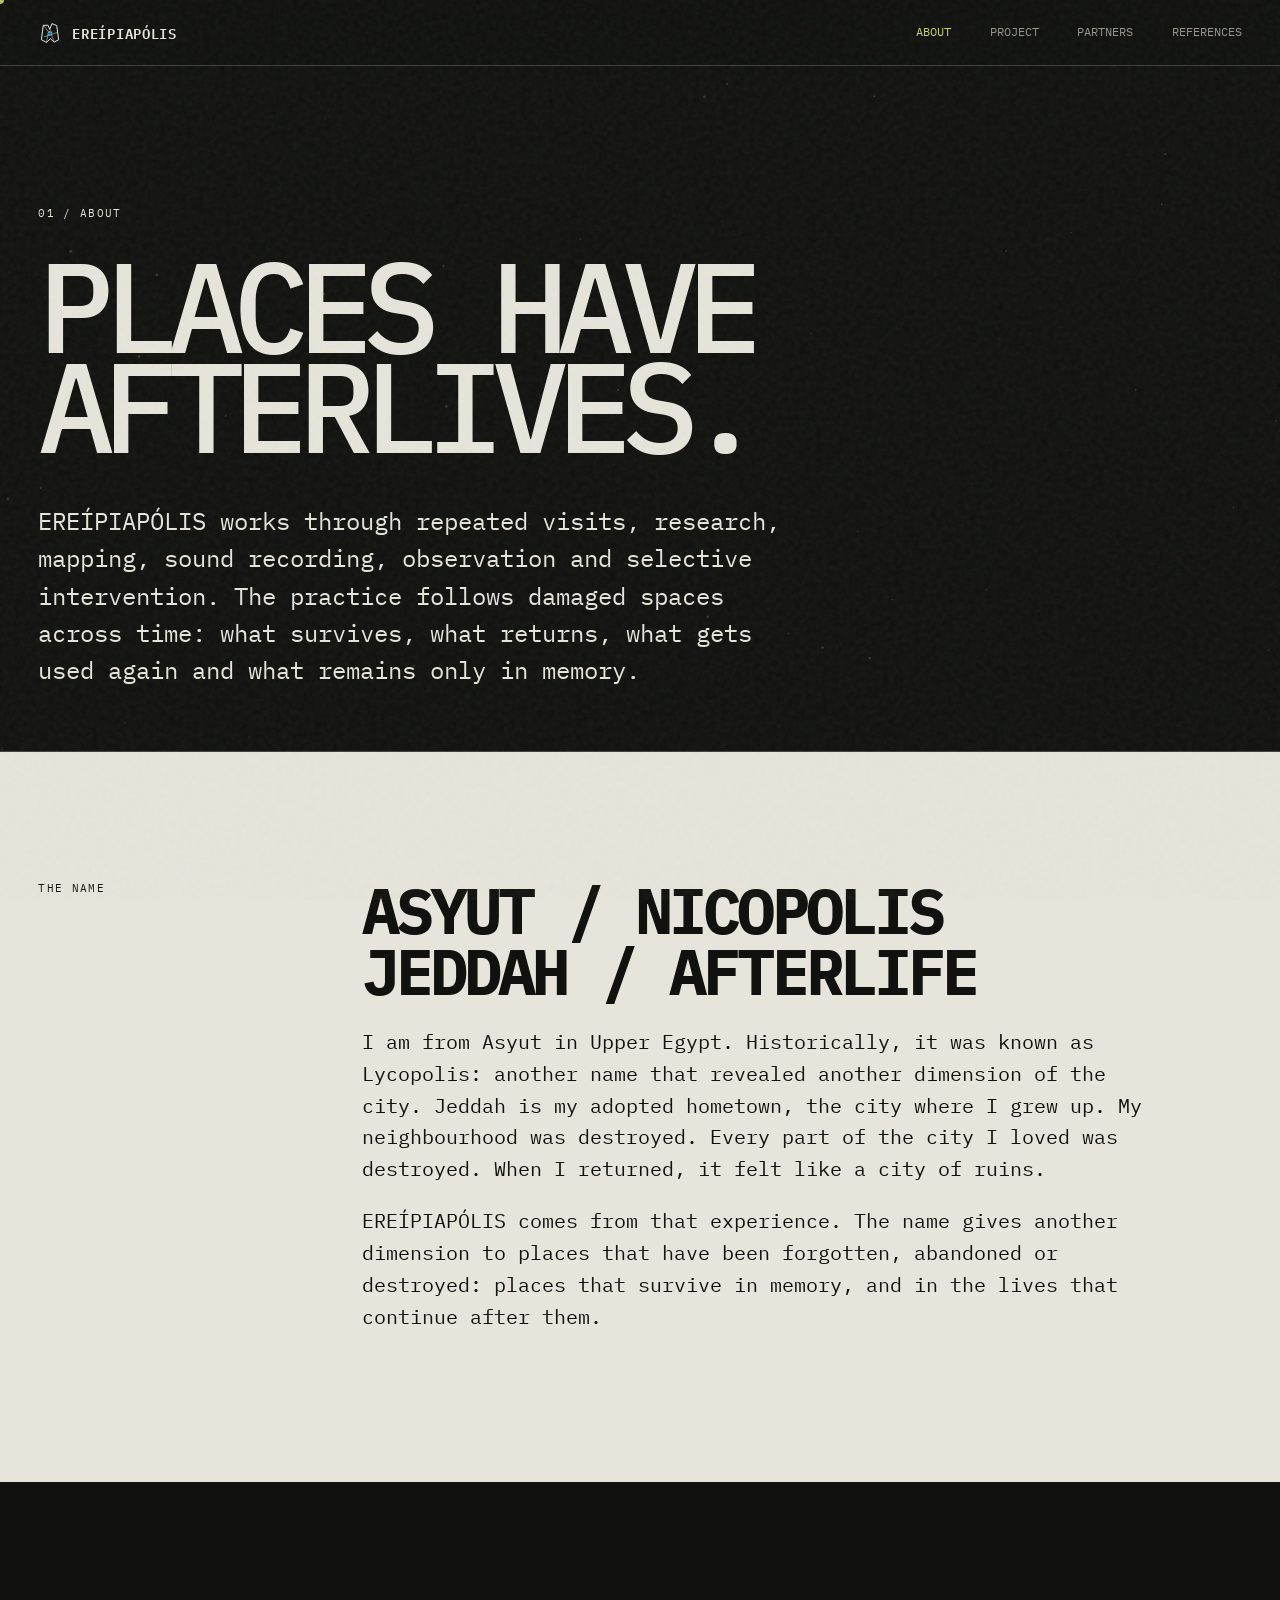
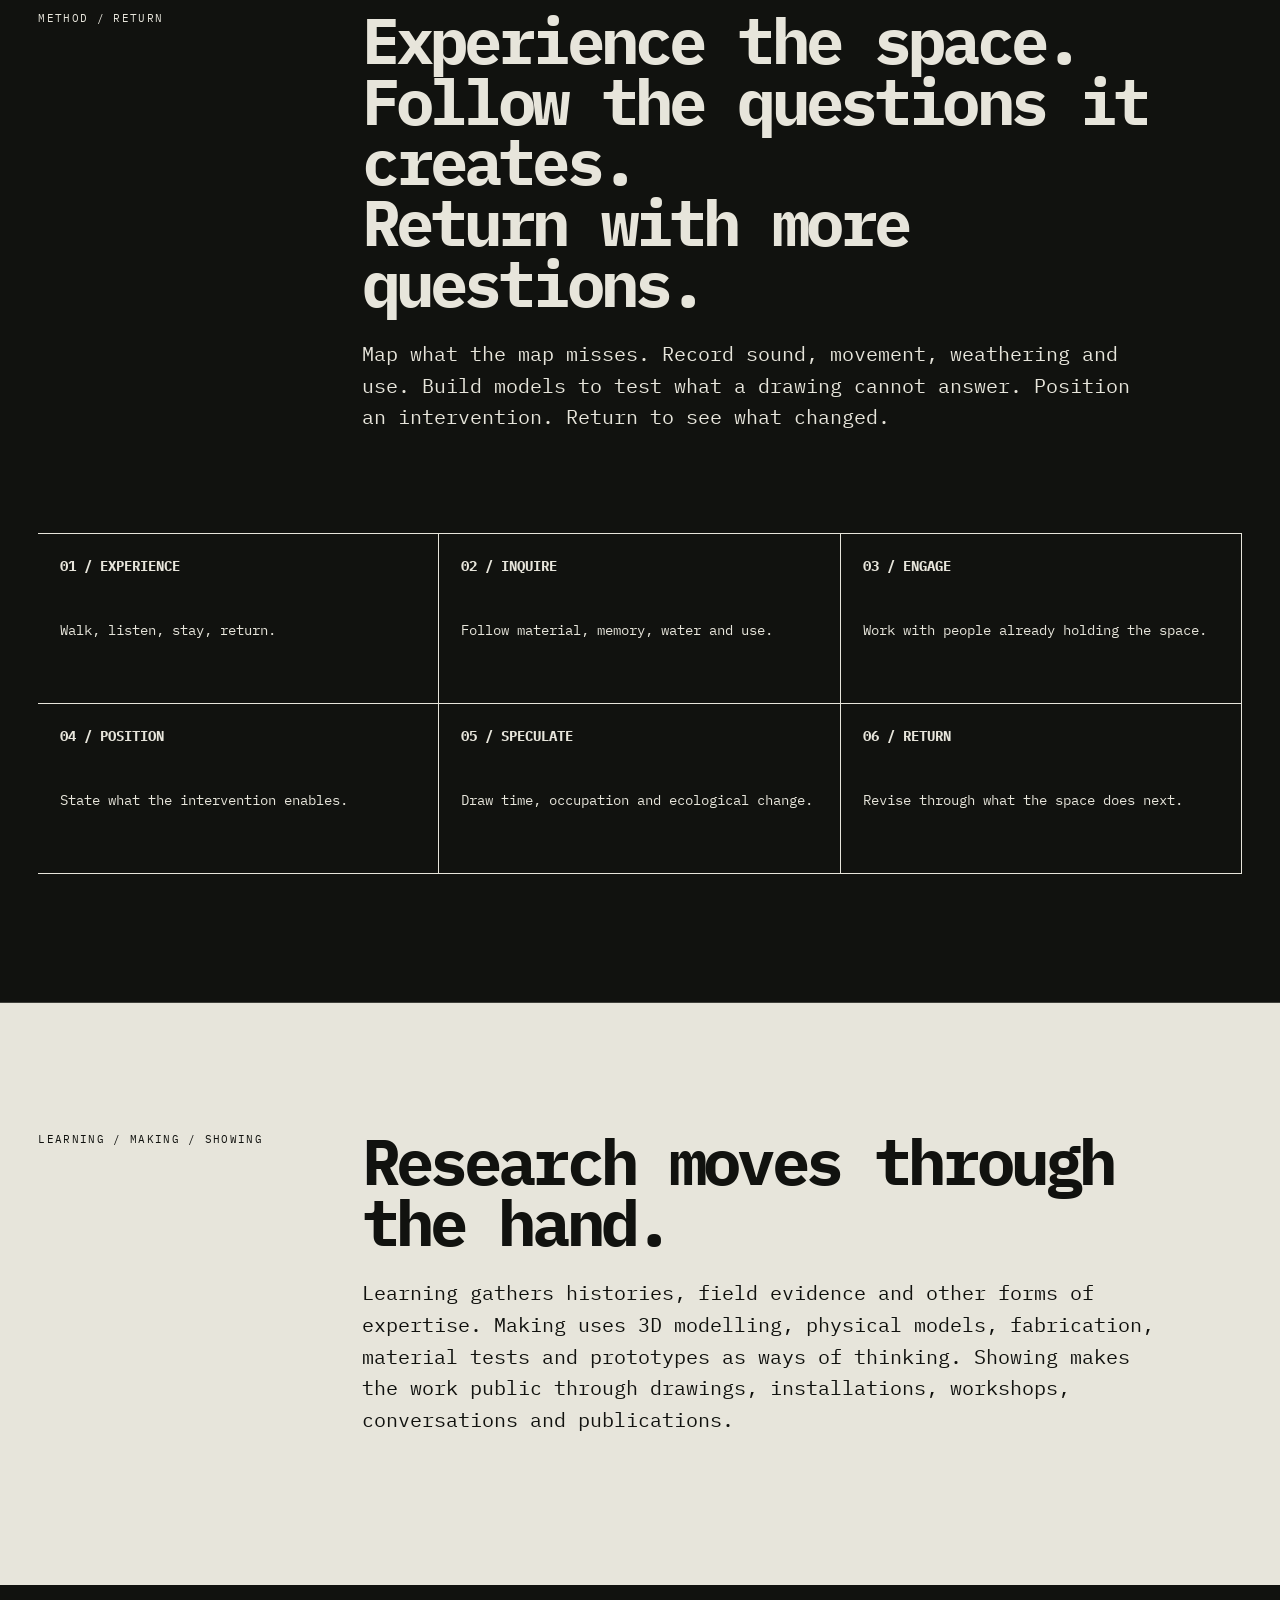
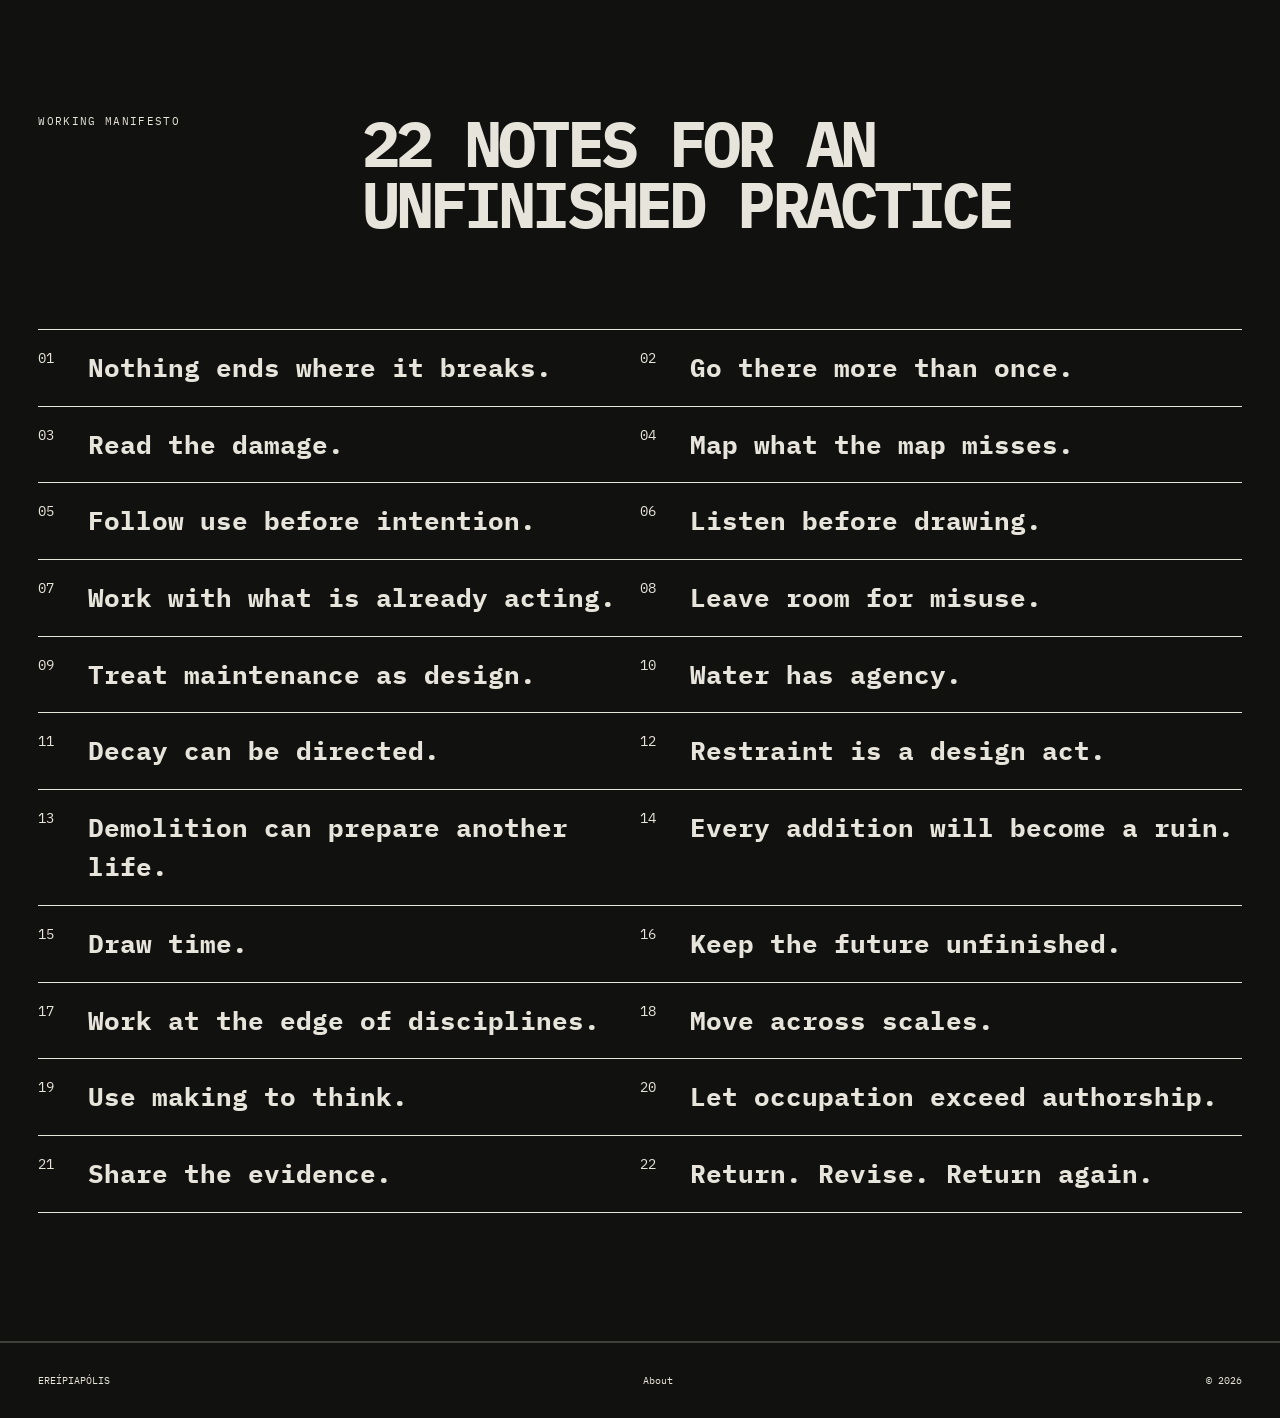
==== commit 6e5460f6: "V7.2: add about.html" ====
--- a/about.html
+++ b/about.html
@@ -1 +1,2 @@
 <!doctype html><html lang="en"><head><meta charset="utf-8"><meta name="viewport" content="width=device-width,initial-scale=1"><title>About — EREÍPIAPÓLIS</title><link rel="icon" href="assets/sigil.svg"><link rel="preconnect" href="https://fonts.googleapis.com"><link rel="preconnect" href="https://fonts.gstatic.com" crossorigin><link href="https://fonts.googleapis.com/css2?family=IBM+Plex+Mono:ital,wght@0,300;0,400;0,500;0,600;1,400&display=swap" rel="stylesheet"><link rel="stylesheet" href="styles.css"></head><body data-page="about"><canvas id="spore-field"></canvas><div class="grain"></div><div class="cursor"><span></span></div><header class="site-header"><a class="identity" href="index.html"><img src="assets/sigil.svg" alt=""><span>EREÍPIAPÓLIS</span></a><button class="menu-toggle" aria-expanded="false" aria-controls="site-nav">MENU</button><nav id="site-nav"><a href="about.html">About</a><a href="project.html">Project</a><a href="partners.html">Partners</a><a href="references.html">References</a></nav></header><main><section class="page-hero"><p class="kicker">01 / ABOUT</p><h1>PLACES HAVE AFTERLIVES.</h1><p>EREÍPIAPÓLIS works through repeated visits, research, mapping, sound recording, observation and selective intervention. The practice follows damaged spaces across time: what survives, what returns, what gets used again and what remains only in memory.</p></section><section class="chapter light"><div class="chapter-head"><div class="section-code">THE NAME</div><div><h2>ASYUT / NICOPOLIS<br>JEDDAH / AFTERLIFE</h2><p>I am from Asyut in Upper Egypt. Historically, it was known as Lycopolis: another name that revealed another dimension of the city. Jeddah is my adopted hometown, the city where I grew up. My neighbourhood was destroyed. Every part of the city I loved was destroyed. When I returned, it felt like a city of ruins.</p><p>EREÍPIAPÓLIS comes from that experience. The name gives another dimension to places that have been forgotten, abandoned or destroyed: places that survive in memory, and in the lives that continue after them.</p></div></div></section><section id="method" class="chapter"><div class="chapter-head"><div class="section-code">METHOD / RETURN</div><div><h2>Experience the space.<br>Follow the questions it creates.<br>Return with more questions.</h2><p>Map what the map misses. Record sound, movement, weathering and use. Build models to test what a drawing cannot answer. Position an intervention. Return to see what changed.</p></div></div><ol class="method-grid"><li><b>01 / EXPERIENCE</b><span>Walk, listen, stay, return.</span></li><li><b>02 / INQUIRE</b><span>Follow material, memory, water and use.</span></li><li><b>03 / ENGAGE</b><span>Work with people already holding the space.</span></li><li><b>04 / POSITION</b><span>State what the intervention enables.</span></li><li><b>05 / SPECULATE</b><span>Draw time, occupation and ecological change.</span></li><li><b>06 / RETURN</b><span>Revise through what the space does next.</span></li></ol></section><section class="chapter light"><div class="chapter-head"><div class="section-code">LEARNING / MAKING / SHOWING</div><div><h2>Research moves through the hand.</h2><p>Learning gathers histories, field evidence and other forms of expertise. Making uses 3D modelling, physical models, fabrication, material tests and prototypes as ways of thinking. Showing makes the work public through drawings, installations, workshops, conversations and publications.</p></div></div></section><section class="manifesto chapter"><div class="chapter-head"><div class="section-code">WORKING MANIFESTO</div><div><h2>22 NOTES FOR AN UNFINISHED PRACTICE</h2></div></div><div class="principle-list"><article><span>01</span><h3>Nothing ends where it breaks.</h3></article><article><span>02</span><h3>Go there more than once.</h3></article><article><span>03</span><h3>Read the damage.</h3></article><article><span>04</span><h3>Map what the map misses.</h3></article><article><span>05</span><h3>Follow use before intention.</h3></article><article><span>06</span><h3>Listen before drawing.</h3></article><article><span>07</span><h3>Work with what is already acting.</h3></article><article><span>08</span><h3>Leave room for misuse.</h3></article><article><span>09</span><h3>Treat maintenance as design.</h3></article><article><span>10</span><h3>Water has agency.</h3></article><article><span>11</span><h3>Decay can be directed.</h3></article><article><span>12</span><h3>Restraint is a design act.</h3></article><article><span>13</span><h3>Demolition can prepare another life.</h3></article><article><span>14</span><h3>Every addition will become a ruin.</h3></article><article><span>15</span><h3>Draw time.</h3></article><article><span>16</span><h3>Keep the future unfinished.</h3></article><article><span>17</span><h3>Work at the edge of disciplines.</h3></article><article><span>18</span><h3>Move across scales.</h3></article><article><span>19</span><h3>Use making to think.</h3></article><article><span>20</span><h3>Let occupation exceed authorship.</h3></article><article><span>21</span><h3>Share the evidence.</h3></article><article><span>22</span><h3>Return. Revise. Return again.</h3></article></div></section></main><footer><span>EREÍPIAPÓLIS</span><span>About</span><span>© 2026</span></footer><script src="script.js"></script></body></html>
+
--- a/styles.css
+++ b/styles.css
@@ -1 +1,2 @@
 :root{--ink:#11120f;--paper:#e7e5db;--acid:#c8d36f;--fog:#a6aaa0;--line:rgba(231,229,219,.22);--pad:clamp(18px,3vw,48px);--mono:"IBM Plex Mono","Courier New",monospace}*{box-sizing:border-box}html{scroll-behavior:smooth;background:var(--ink)}body{margin:0;background:var(--ink);color:var(--paper);font-family:var(--mono);font-size:14px;line-height:1.55;overflow-x:hidden}a{color:inherit;text-decoration:none}button{font:inherit}.grain{position:fixed;inset:0;pointer-events:none;opacity:.08;z-index:40;background-image:url("data:image/svg+xml,%3Csvg viewBox='0 0 180 180' xmlns='http://www.w3.org/2000/svg'%3E%3Cfilter id='n'%3E%3CfeTurbulence type='fractalNoise' baseFrequency='.9' numOctaves='3' stitchTiles='stitch'/%3E%3C/filter%3E%3Crect width='100%25' height='100%25' filter='url(%23n)' opacity='.7'/%3E%3C/svg%3E")}#spore-field{position:fixed;inset:0;z-index:0;pointer-events:none;opacity:.35}.site-header{position:fixed;inset:0 0 auto;height:66px;z-index:30;display:flex;align-items:center;justify-content:space-between;padding:0 var(--pad);border-bottom:1px solid var(--line);background:rgba(17,18,15,.82);backdrop-filter:blur(12px);transition:transform .35s ease}.identity{display:flex;gap:10px;align-items:center;font-weight:600;letter-spacing:.05em}.identity img{width:24px;height:24px;filter:invert(1)}#site-nav{display:flex;gap:clamp(18px,3vw,44px);text-transform:uppercase;font-size:12px}#site-nav a{opacity:.62}#site-nav a:hover,#site-nav a.active{opacity:1;color:var(--acid)}.menu-toggle{display:none;background:none;border:0;color:inherit}.prelude{position:fixed;inset:0;z-index:100;background:#090a08;display:grid;place-items:center;transition:opacity 1.1s ease,visibility 1.1s}.prelude.done{opacity:0;visibility:hidden}.prelude-copy{width:min(92vw,1100px);text-align:center;display:flex;flex-direction:column;align-items:center}.prelude-copy span,.prelude-copy em,.prelude-copy small{font-size:11px;letter-spacing:.14em;font-style:normal}.prelude-copy strong{font-size:clamp(34px,9vw,132px);line-height:1;margin:.12em 0;letter-spacing:-.075em;max-width:92vw}.sound-entry{display:flex;gap:8px;margin:30px 0 10px}.sound-entry button,.variant-switch button{background:none;color:inherit;border:1px solid currentColor;padding:9px 12px;cursor:pointer}.sound-entry button:hover,.variant-switch button:hover,.variant-switch button.active{background:var(--acid);color:var(--ink);border-color:var(--acid)}main,footer,.site-header{position:relative;z-index:2}.panel{min-height:100svh;padding:calc(66px + var(--pad)) var(--pad) var(--pad);position:relative;overflow:hidden;border-bottom:1px solid var(--line);scroll-margin-top:66px}.light{background:var(--paper);color:var(--ink)}.home-intro{display:grid;align-items:end}.intro-copy{width:min(100%,1200px)}.kicker,.section-code,.panel-head{font-size:11px;letter-spacing:.12em;text-transform:uppercase}.intro-copy h1,.page-hero h1{font-family:var(--mono);font-size:clamp(58px,14vw,210px);line-height:.78;letter-spacing:-.095em;margin:.18em 0;font-weight:500}.intro-copy .lede{max-width:520px;font-size:clamp(16px,2vw,25px)}.down{display:inline-block;margin-top:32px;border-bottom:1px solid}.weather{position:absolute;inset:0;pointer-events:none;opacity:.25;background:radial-gradient(ellipse at 70% 40%,#6d7458 0,transparent 42%)}.weather span{position:absolute;inset:-20%;border:1px solid rgba(200,211,111,.3);border-radius:48%;animation:drift 16s linear infinite}.weather span:nth-child(2){animation-duration:25s;transform:rotate(50deg)}.weather span:nth-child(3){animation-duration:37s;transform:rotate(110deg)}@keyframes drift{to{rotate:360deg}}.panel-head{display:flex;justify-content:space-between;border-bottom:1px solid currentColor;padding-bottom:10px;margin-bottom:18px}.full-drawing{position:relative;display:grid;place-items:center;width:100%;height:min(68vh,760px);overflow:hidden;border:1px solid currentColor;background:#d7d7cf}.full-drawing img{width:100%;height:100%;object-fit:contain;transition:transform .8s cubic-bezier(.2,.7,.2,1)}.full-drawing:hover img{transform:scale(1.02)}.full-drawing>span{position:absolute;right:10px;bottom:8px;background:var(--ink);color:var(--paper);padding:5px 8px;font-size:10px}.drawing-caption{display:grid;grid-template-columns:1.3fr 1fr auto;gap:30px;align-items:start;margin-top:18px}.drawing-caption h2{font-size:clamp(30px,5vw,76px);line-height:.9;margin:0;letter-spacing:-.06em}.drawing-caption p{margin:0;max-width:580px}.button{display:inline-block;border:1px solid currentColor;padding:12px 15px;font-size:11px;white-space:nowrap}.button:hover{background:var(--acid);color:var(--ink);border-color:var(--acid)}.button.light{color:var(--paper)}.fragments-panel{display:flex;flex-direction:column}.fragment-strip{display:grid;grid-template-columns:repeat(4,1fr);gap:10px;flex:1;min-height:0}.fragment-strip a{display:grid;grid-template-rows:1fr auto auto;gap:5px;overflow:hidden}.fragment-strip img{width:100%;height:100%;object-fit:cover;filter:grayscale(1);opacity:.8;transition:.5s}.fragment-strip a:hover img{filter:none;opacity:1;transform:scale(1.03)}.fragment-strip b{color:var(--acid)}.fragment-note{max-width:560px;font-size:16px}.method-line{list-style:none;padding:0;margin:6vh 0;display:grid;grid-template-columns:repeat(3,1fr);border-top:1px solid}.method-line li{min-height:150px;padding:14px;border-right:1px solid;border-bottom:1px solid;font-size:clamp(16px,2vw,27px)}.method-line b{display:block;font-size:11px;color:#697128;margin-bottom:35px}.call-panel{display:grid;place-items:center;text-align:center}.call-panel h2{font-size:clamp(46px,9vw,130px);line-height:.9;letter-spacing:-.075em;margin:.25em auto;max-width:1400px}.variant-switch{display:flex;flex-wrap:wrap;justify-content:center;gap:8px;margin:24px auto 32px}.page-hero{min-height:75svh;padding:calc(90px + var(--pad)) var(--pad) var(--pad);display:grid;align-content:end;border-bottom:1px solid var(--line)}.page-hero p:last-child{max-width:760px;font-size:clamp(16px,2vw,24px)}.page-hero h1{font-size:clamp(54px,10vw,150px);max-width:1500px}.project-hero{min-height:100svh}.chapter,.drawing-chapter{padding:clamp(80px,10vw,160px) var(--pad);border-bottom:1px solid var(--line);scroll-margin-top:66px}.chapter-head{display:grid;grid-template-columns:minmax(160px,1fr) 3fr;gap:30px}.chapter-head h2{font-size:clamp(30px,5vw,74px);line-height:.95;letter-spacing:-.06em;margin:0 0 24px}.chapter-head p{max-width:800px;font-size:clamp(15px,1.6vw,21px)}.method-grid,.partner-types{list-style:none;padding:0;margin:80px 0 0;display:grid;grid-template-columns:repeat(3,1fr);border-top:1px solid}.method-grid li,.partner-types article{padding:22px;min-height:170px;border-right:1px solid;border-bottom:1px solid}.method-grid b,.method-grid span{display:block}.method-grid span{margin-top:42px}.principle-list{margin-top:70px;display:grid;grid-template-columns:repeat(2,1fr);border-top:1px solid}.principle-list article{display:grid;grid-template-columns:50px 1fr;padding:18px 0;border-bottom:1px solid}.principle-list h3{margin:0;font-size:clamp(18px,2vw,30px)}.fragment-nav{position:sticky;top:66px;z-index:20;background:rgba(17,18,15,.94);display:flex;gap:25px;overflow:auto;padding:12px var(--pad);border-bottom:1px solid var(--line);font-size:10px;white-space:nowrap}.drawing-chapter .full-drawing{height:calc(100svh - 190px);min-height:420px}.fragment-caption{display:grid;grid-template-columns:80px minmax(0,600px);gap:18px;margin-top:14px}.fragment-caption b{color:var(--acid)}.light .fragment-caption b{color:#626c20}.partner-types{grid-template-columns:repeat(4,1fr);margin:0}.partner-types article{min-height:230px}.partner-types p{margin-top:60px}.constellation{display:grid;grid-template-columns:repeat(3,1fr);border-top:1px solid}.constellation a{display:grid;grid-template-columns:35px 1fr auto;grid-template-rows:auto 1fr;gap:0 10px;padding:18px;border-right:1px solid;border-bottom:1px solid;min-height:190px}.constellation a>span{grid-row:1/3;color:var(--acid)}.constellation h3{margin:0;font-size:20px}.constellation p{grid-column:2/4;align-self:end;margin:30px 0 0}.reference-controls{position:sticky;top:66px;z-index:20;display:flex;gap:8px;padding:12px var(--pad);background:rgba(17,18,15,.95);border-bottom:1px solid var(--line);overflow:auto}.reference-controls button{background:none;color:inherit;border:1px solid currentColor;padding:7px 10px;cursor:pointer}.reference-controls button.active{background:var(--acid);color:var(--ink);border-color:var(--acid)}.reference-grid{display:grid;grid-template-columns:repeat(3,1fr)}.reference-grid article{padding:22px;min-height:260px;border-right:1px solid var(--line);border-bottom:1px solid var(--line);transition:.3s}.reference-grid article.hide{display:none}.reference-grid span{font-size:10px;color:var(--acid)}.reference-grid h2{font-size:clamp(20px,2.2vw,32px);line-height:1;margin:45px 0 8px}.reference-grid h3{font-size:13px;font-weight:400;margin:0}.reference-grid p{opacity:.72;margin-top:28px}footer{padding:30px var(--pad);display:flex;justify-content:space-between;border-top:1px solid var(--line);font-size:10px}.reveal{opacity:0;transform:translateY(30px);transition:opacity .8s ease,transform .8s cubic-bezier(.2,.7,.2,1)}.reveal.visible{opacity:1;transform:none}.light .reveal{transition-duration:1s}.cursor{position:fixed;z-index:90;width:8px;height:8px;border-radius:50%;background:var(--acid);pointer-events:none;translate:-50% -50%;transition:width .2s,height .2s,background .2s;mix-blend-mode:difference}.cursor.active{width:34px;height:34px;background:white}@media(max-width:800px){.cursor{display:none}.menu-toggle{display:block}#site-nav{position:fixed;inset:66px 0 auto;background:var(--ink);padding:30px;display:none;flex-direction:column}#site-nav.open{display:flex}.panel{min-height:auto;padding-top:100px}.home-intro{min-height:100svh}.drawing-caption,.chapter-head{grid-template-columns:1fr}.fragment-strip{grid-template-columns:1fr 1fr}.fragment-strip a{height:40vh}.method-line,.method-grid,.partner-types,.constellation,.reference-grid{grid-template-columns:1fr}.drawing-chapter .full-drawing,.full-drawing{height:60svh}.page-hero{min-height:75svh}.principle-list{grid-template-columns:1fr}.partner-types article{min-height:170px}.reference-grid article{min-height:220px}footer{gap:10px;flex-wrap:wrap}.intro-copy h1{font-size:22vw}}@media(prefers-reduced-motion:reduce){html{scroll-behavior:auto}.weather span{animation:none}.reveal{opacity:1;transform:none}.full-drawing img{transition:none}}
+
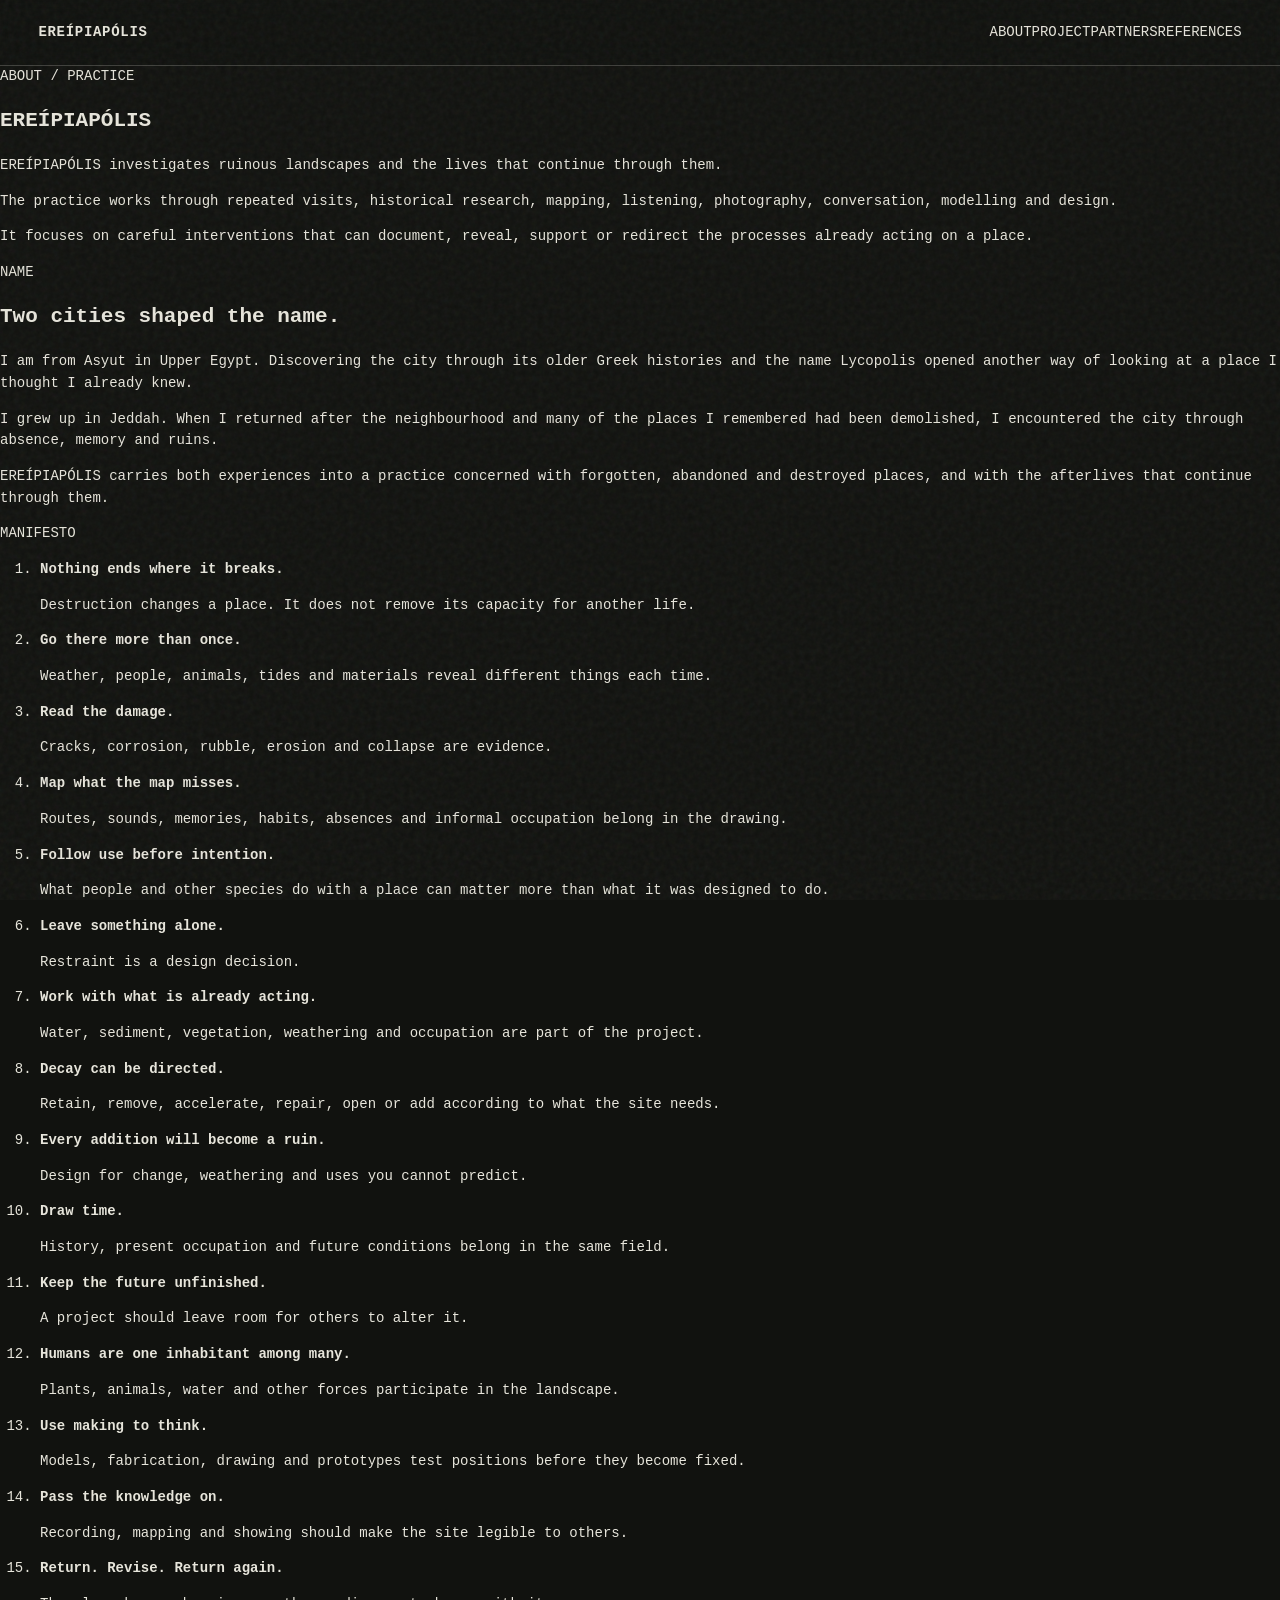
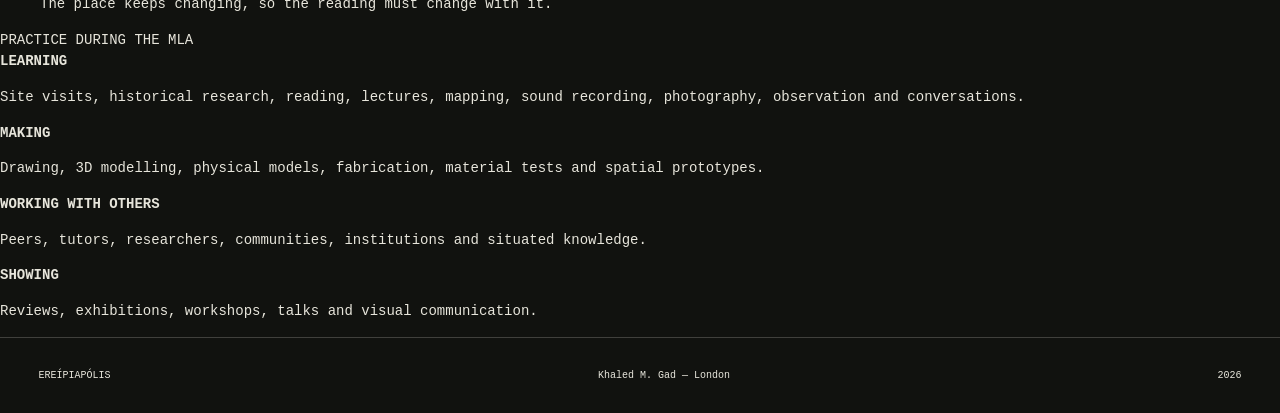
==== commit 5e2bb563: "Add EREÍPIAPÓLIS About and manifesto page" ====
--- a/about.html
+++ b/about.html
@@ -1,2 +1 @@
-<!doctype html><html lang="en"><head><meta charset="utf-8"><meta name="viewport" content="width=device-width,initial-scale=1"><title>About — EREÍPIAPÓLIS</title><link rel="icon" href="assets/sigil.svg"><link rel="preconnect" href="https://fonts.googleapis.com"><link rel="preconnect" href="https://fonts.gstatic.com" crossorigin><link href="https://fonts.googleapis.com/css2?family=IBM+Plex+Mono:ital,wght@0,300;0,400;0,500;0,600;1,400&display=swap" rel="stylesheet"><link rel="stylesheet" href="styles.css"></head><body data-page="about"><canvas id="spore-field"></canvas><div class="grain"></div><div class="cursor"><span></span></div><header class="site-header"><a class="identity" href="index.html"><img src="assets/sigil.svg" alt=""><span>EREÍPIAPÓLIS</span></a><button class="menu-toggle" aria-expanded="false" aria-controls="site-nav">MENU</button><nav id="site-nav"><a href="about.html">About</a><a href="project.html">Project</a><a href="partners.html">Partners</a><a href="references.html">References</a></nav></header><main><section class="page-hero"><p class="kicker">01 / ABOUT</p><h1>PLACES HAVE AFTERLIVES.</h1><p>EREÍPIAPÓLIS works through repeated visits, research, mapping, sound recording, observation and selective intervention. The practice follows damaged spaces across time: what survives, what returns, what gets used again and what remains only in memory.</p></section><section class="chapter light"><div class="chapter-head"><div class="section-code">THE NAME</div><div><h2>ASYUT / NICOPOLIS<br>JEDDAH / AFTERLIFE</h2><p>I am from Asyut in Upper Egypt. Historically, it was known as Lycopolis: another name that revealed another dimension of the city. Jeddah is my adopted hometown, the city where I grew up. My neighbourhood was destroyed. Every part of the city I loved was destroyed. When I returned, it felt like a city of ruins.</p><p>EREÍPIAPÓLIS comes from that experience. The name gives another dimension to places that have been forgotten, abandoned or destroyed: places that survive in memory, and in the lives that continue after them.</p></div></div></section><section id="method" class="chapter"><div class="chapter-head"><div class="section-code">METHOD / RETURN</div><div><h2>Experience the space.<br>Follow the questions it creates.<br>Return with more questions.</h2><p>Map what the map misses. Record sound, movement, weathering and use. Build models to test what a drawing cannot answer. Position an intervention. Return to see what changed.</p></div></div><ol class="method-grid"><li><b>01 / EXPERIENCE</b><span>Walk, listen, stay, return.</span></li><li><b>02 / INQUIRE</b><span>Follow material, memory, water and use.</span></li><li><b>03 / ENGAGE</b><span>Work with people already holding the space.</span></li><li><b>04 / POSITION</b><span>State what the intervention enables.</span></li><li><b>05 / SPECULATE</b><span>Draw time, occupation and ecological change.</span></li><li><b>06 / RETURN</b><span>Revise through what the space does next.</span></li></ol></section><section class="chapter light"><div class="chapter-head"><div class="section-code">LEARNING / MAKING / SHOWING</div><div><h2>Research moves through the hand.</h2><p>Learning gathers histories, field evidence and other forms of expertise. Making uses 3D modelling, physical models, fabrication, material tests and prototypes as ways of thinking. Showing makes the work public through drawings, installations, workshops, conversations and publications.</p></div></div></section><section class="manifesto chapter"><div class="chapter-head"><div class="section-code">WORKING MANIFESTO</div><div><h2>22 NOTES FOR AN UNFINISHED PRACTICE</h2></div></div><div class="principle-list"><article><span>01</span><h3>Nothing ends where it breaks.</h3></article><article><span>02</span><h3>Go there more than once.</h3></article><article><span>03</span><h3>Read the damage.</h3></article><article><span>04</span><h3>Map what the map misses.</h3></article><article><span>05</span><h3>Follow use before intention.</h3></article><article><span>06</span><h3>Listen before drawing.</h3></article><article><span>07</span><h3>Work with what is already acting.</h3></article><article><span>08</span><h3>Leave room for misuse.</h3></article><article><span>09</span><h3>Treat maintenance as design.</h3></article><article><span>10</span><h3>Water has agency.</h3></article><article><span>11</span><h3>Decay can be directed.</h3></article><article><span>12</span><h3>Restraint is a design act.</h3></article><article><span>13</span><h3>Demolition can prepare another life.</h3></article><article><span>14</span><h3>Every addition will become a ruin.</h3></article><article><span>15</span><h3>Draw time.</h3></article><article><span>16</span><h3>Keep the future unfinished.</h3></article><article><span>17</span><h3>Work at the edge of disciplines.</h3></article><article><span>18</span><h3>Move across scales.</h3></article><article><span>19</span><h3>Use making to think.</h3></article><article><span>20</span><h3>Let occupation exceed authorship.</h3></article><article><span>21</span><h3>Share the evidence.</h3></article><article><span>22</span><h3>Return. Revise. Return again.</h3></article></div></section></main><footer><span>EREÍPIAPÓLIS</span><span>About</span><span>© 2026</span></footer><script src="script.js"></script></body></html>
-
+<!doctype html><html lang="en"><head><meta charset="utf-8"><meta name="viewport" content="width=device-width,initial-scale=1"><title>About — EREÍPIAPÓLIS</title><link rel="stylesheet" href="styles.css"></head><body data-page="about"><div class="grain"></div><header class="site-header"><a class="identity" href="index.html">EREÍPIAPÓLIS</a><button class="menu-toggle">MENU</button><nav><a href="about.html">ABOUT</a><a href="project.html">PROJECT</a><a href="partners.html">PARTNERS</a><a href="references.html">REFERENCES</a></nav></header><main class="page-shell"><section class="page-lead"><span class="code">ABOUT / PRACTICE</span><h1>EREÍPIAPÓLIS</h1><div class="lead-text"><p>EREÍPIAPÓLIS investigates ruinous landscapes and the lives that continue through them.</p><p>The practice works through repeated visits, historical research, mapping, listening, photography, conversation, modelling and design.</p><p>It focuses on careful interventions that can document, reveal, support or redirect the processes already acting on a place.</p></div></section><section class="origin section"><span class="code">NAME</span><div class="split"><h2>Two cities shaped the name.</h2><div><p>I am from Asyut in Upper Egypt. Discovering the city through its older Greek histories and the name Lycopolis opened another way of looking at a place I thought I already knew.</p><p>I grew up in Jeddah. When I returned after the neighbourhood and many of the places I remembered had been demolished, I encountered the city through absence, memory and ruins.</p><p>EREÍPIAPÓLIS carries both experiences into a practice concerned with forgotten, abandoned and destroyed places, and with the afterlives that continue through them.</p></div></div></section><section class="manifesto section dark"><span class="code">MANIFESTO</span><ol class="manifesto-list"><li><b>Nothing ends where it breaks.</b><p>Destruction changes a place. It does not remove its capacity for another life.</p></li><li><b>Go there more than once.</b><p>Weather, people, animals, tides and materials reveal different things each time.</p></li><li><b>Read the damage.</b><p>Cracks, corrosion, rubble, erosion and collapse are evidence.</p></li><li><b>Map what the map misses.</b><p>Routes, sounds, memories, habits, absences and informal occupation belong in the drawing.</p></li><li><b>Follow use before intention.</b><p>What people and other species do with a place can matter more than what it was designed to do.</p></li><li><b>Leave something alone.</b><p>Restraint is a design decision.</p></li><li><b>Work with what is already acting.</b><p>Water, sediment, vegetation, weathering and occupation are part of the project.</p></li><li><b>Decay can be directed.</b><p>Retain, remove, accelerate, repair, open or add according to what the site needs.</p></li><li><b>Every addition will become a ruin.</b><p>Design for change, weathering and uses you cannot predict.</p></li><li><b>Draw time.</b><p>History, present occupation and future conditions belong in the same field.</p></li><li><b>Keep the future unfinished.</b><p>A project should leave room for others to alter it.</p></li><li><b>Humans are one inhabitant among many.</b><p>Plants, animals, water and other forces participate in the landscape.</p></li><li><b>Use making to think.</b><p>Models, fabrication, drawing and prototypes test positions before they become fixed.</p></li><li><b>Pass the knowledge on.</b><p>Recording, mapping and showing should make the site legible to others.</p></li><li><b>Return. Revise. Return again.</b><p>The place keeps changing, so the reading must change with it.</p></li></ol></section><section class="practice-modes section"><span class="code">PRACTICE DURING THE MLA</span><div class="cards"><article><b>LEARNING</b><p>Site visits, historical research, reading, lectures, mapping, sound recording, photography, observation and conversations.</p></article><article><b>MAKING</b><p>Drawing, 3D modelling, physical models, fabrication, material tests and spatial prototypes.</p></article><article><b>WORKING WITH OTHERS</b><p>Peers, tutors, researchers, communities, institutions and situated knowledge.</p></article><article><b>SHOWING</b><p>Reviews, exhibitions, workshops, talks and visual communication.</p></article></div></section></main><footer><span>EREÍPIAPÓLIS</span><span>Khaled M. Gad — London</span><span>2026</span></footer><script src="script.js"></script></body></html>
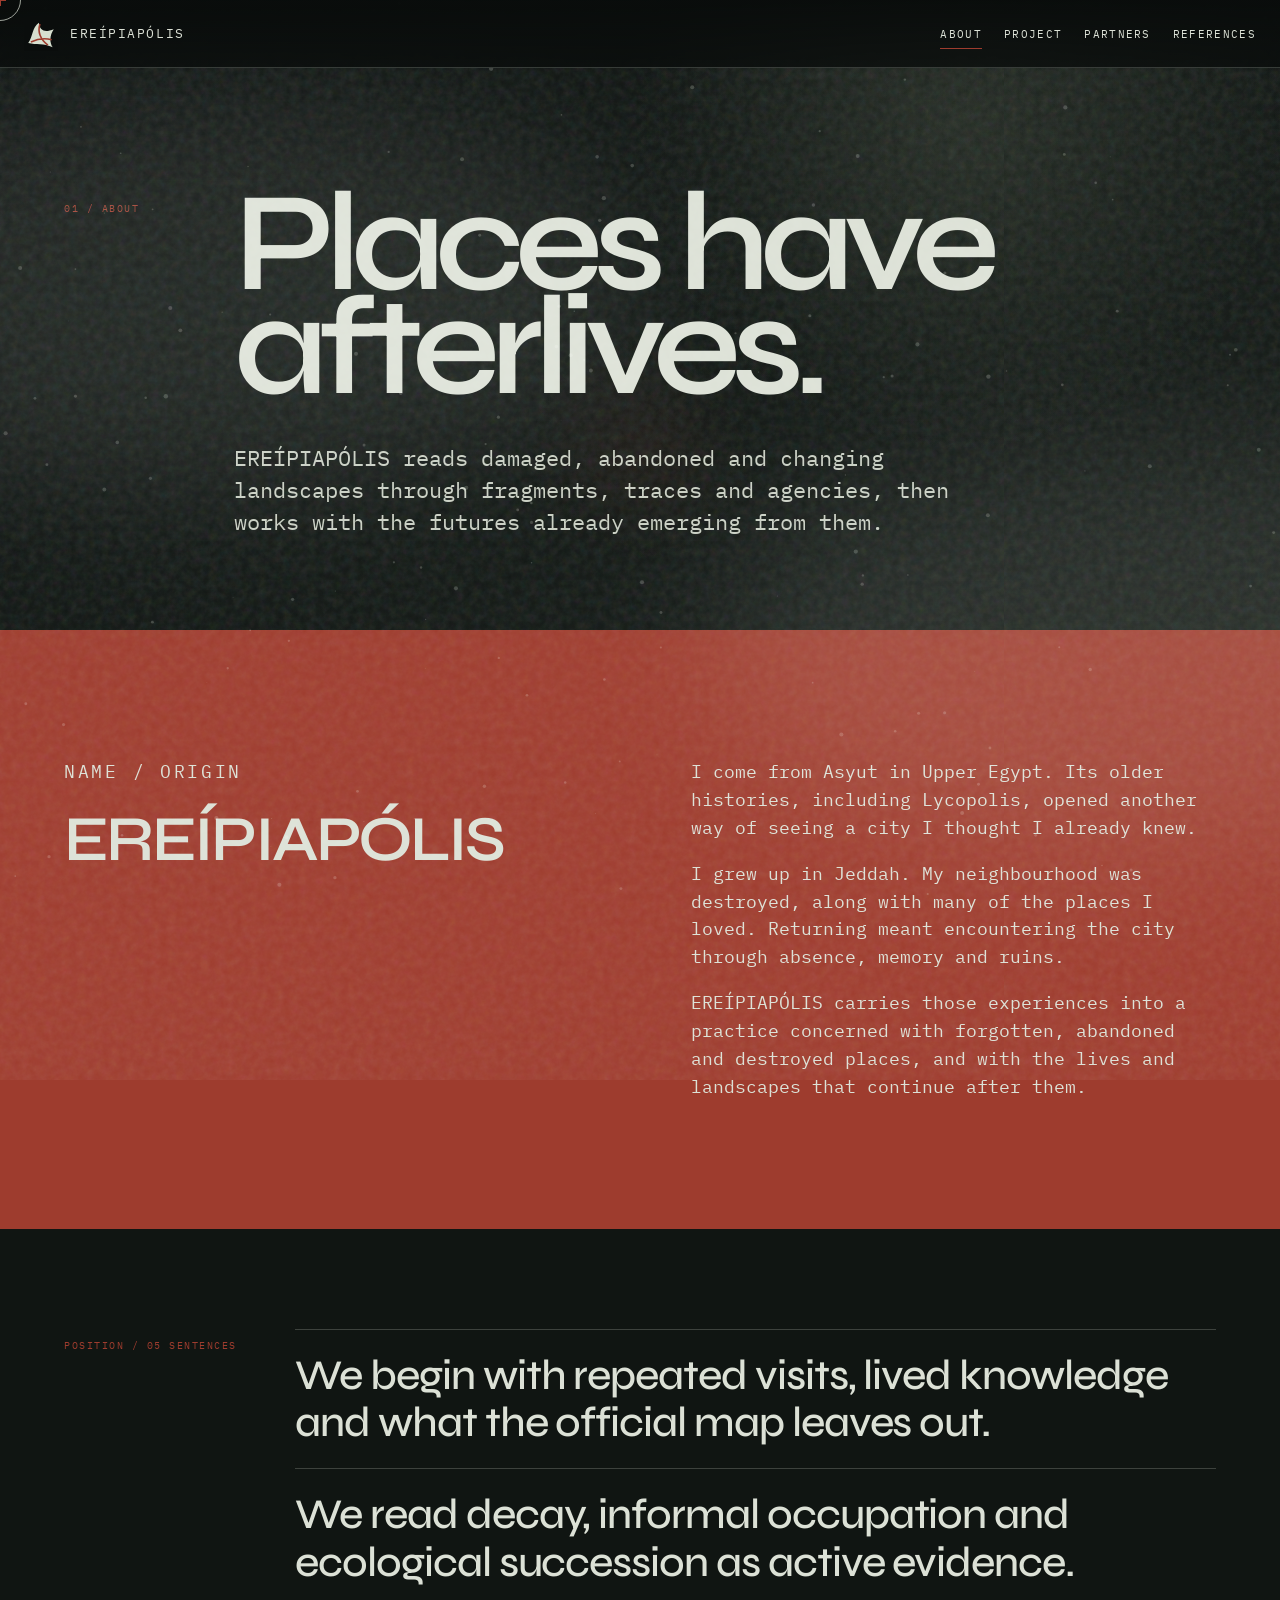
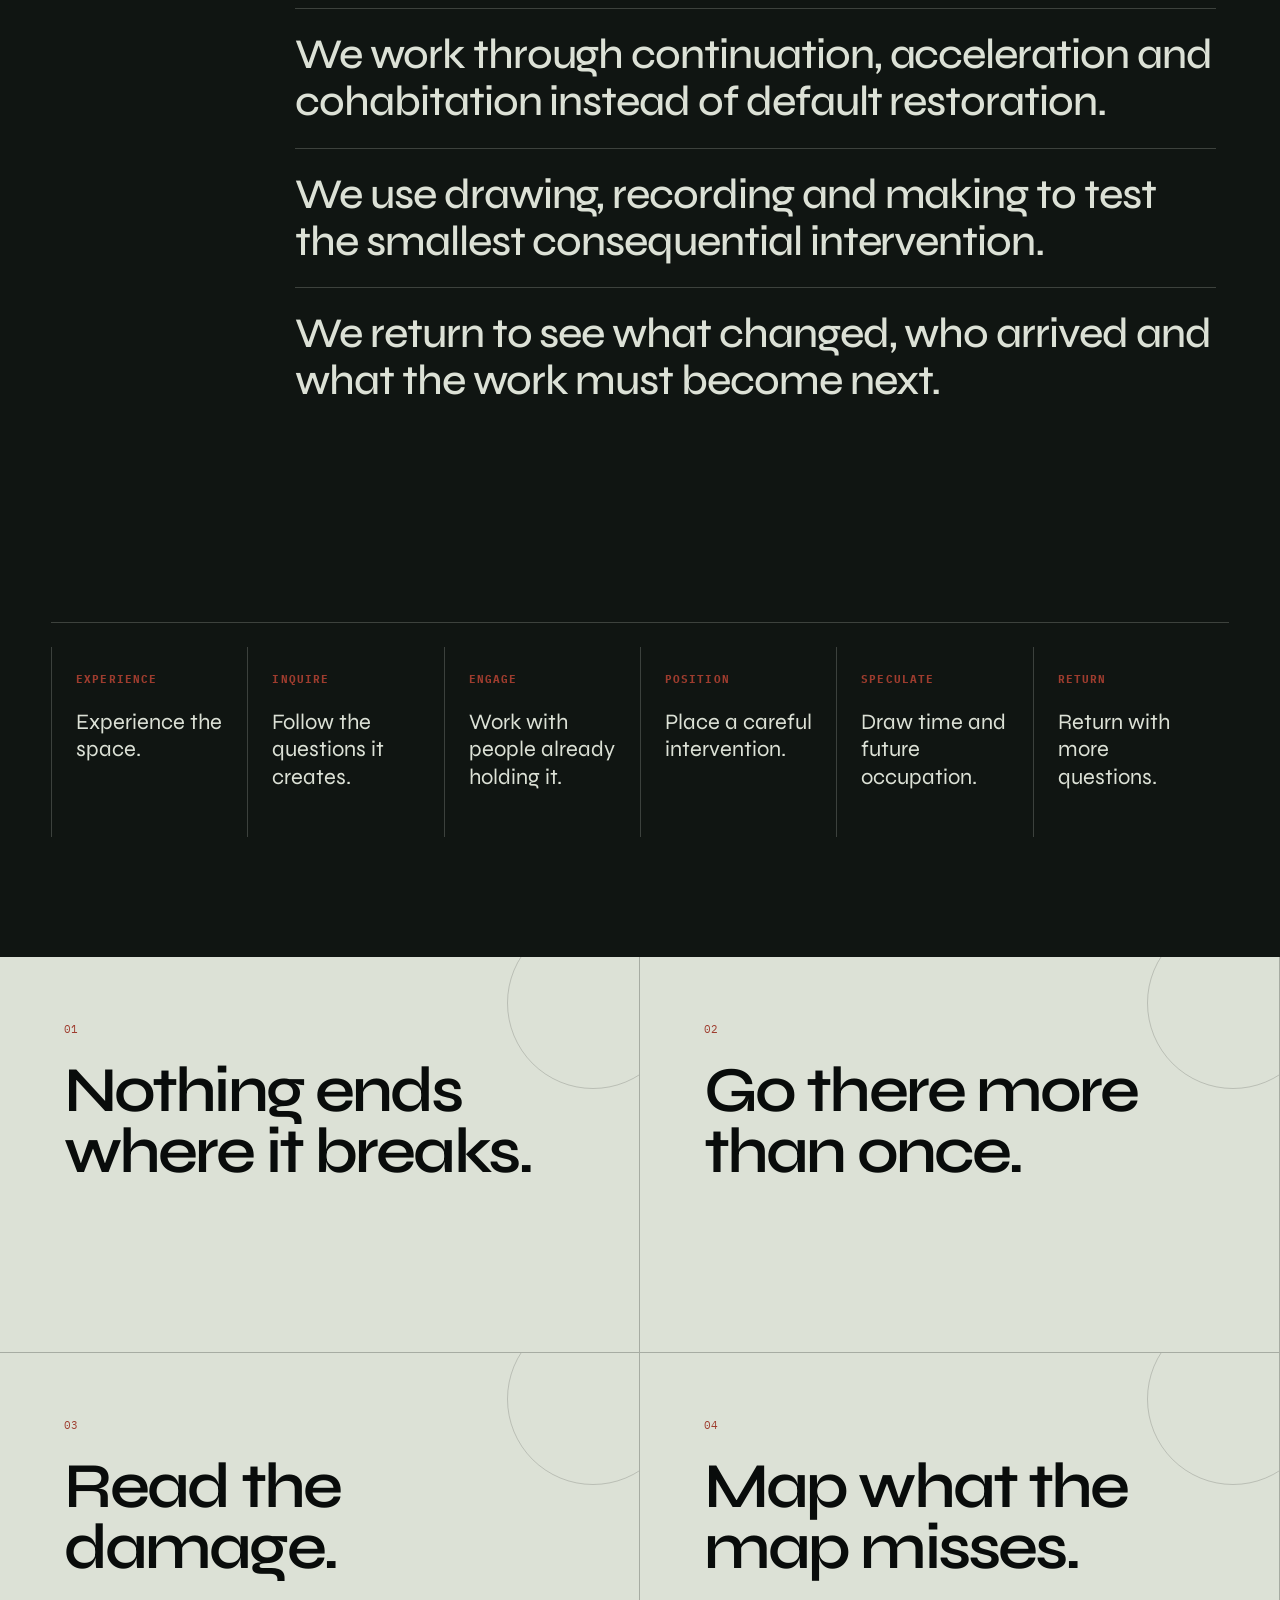
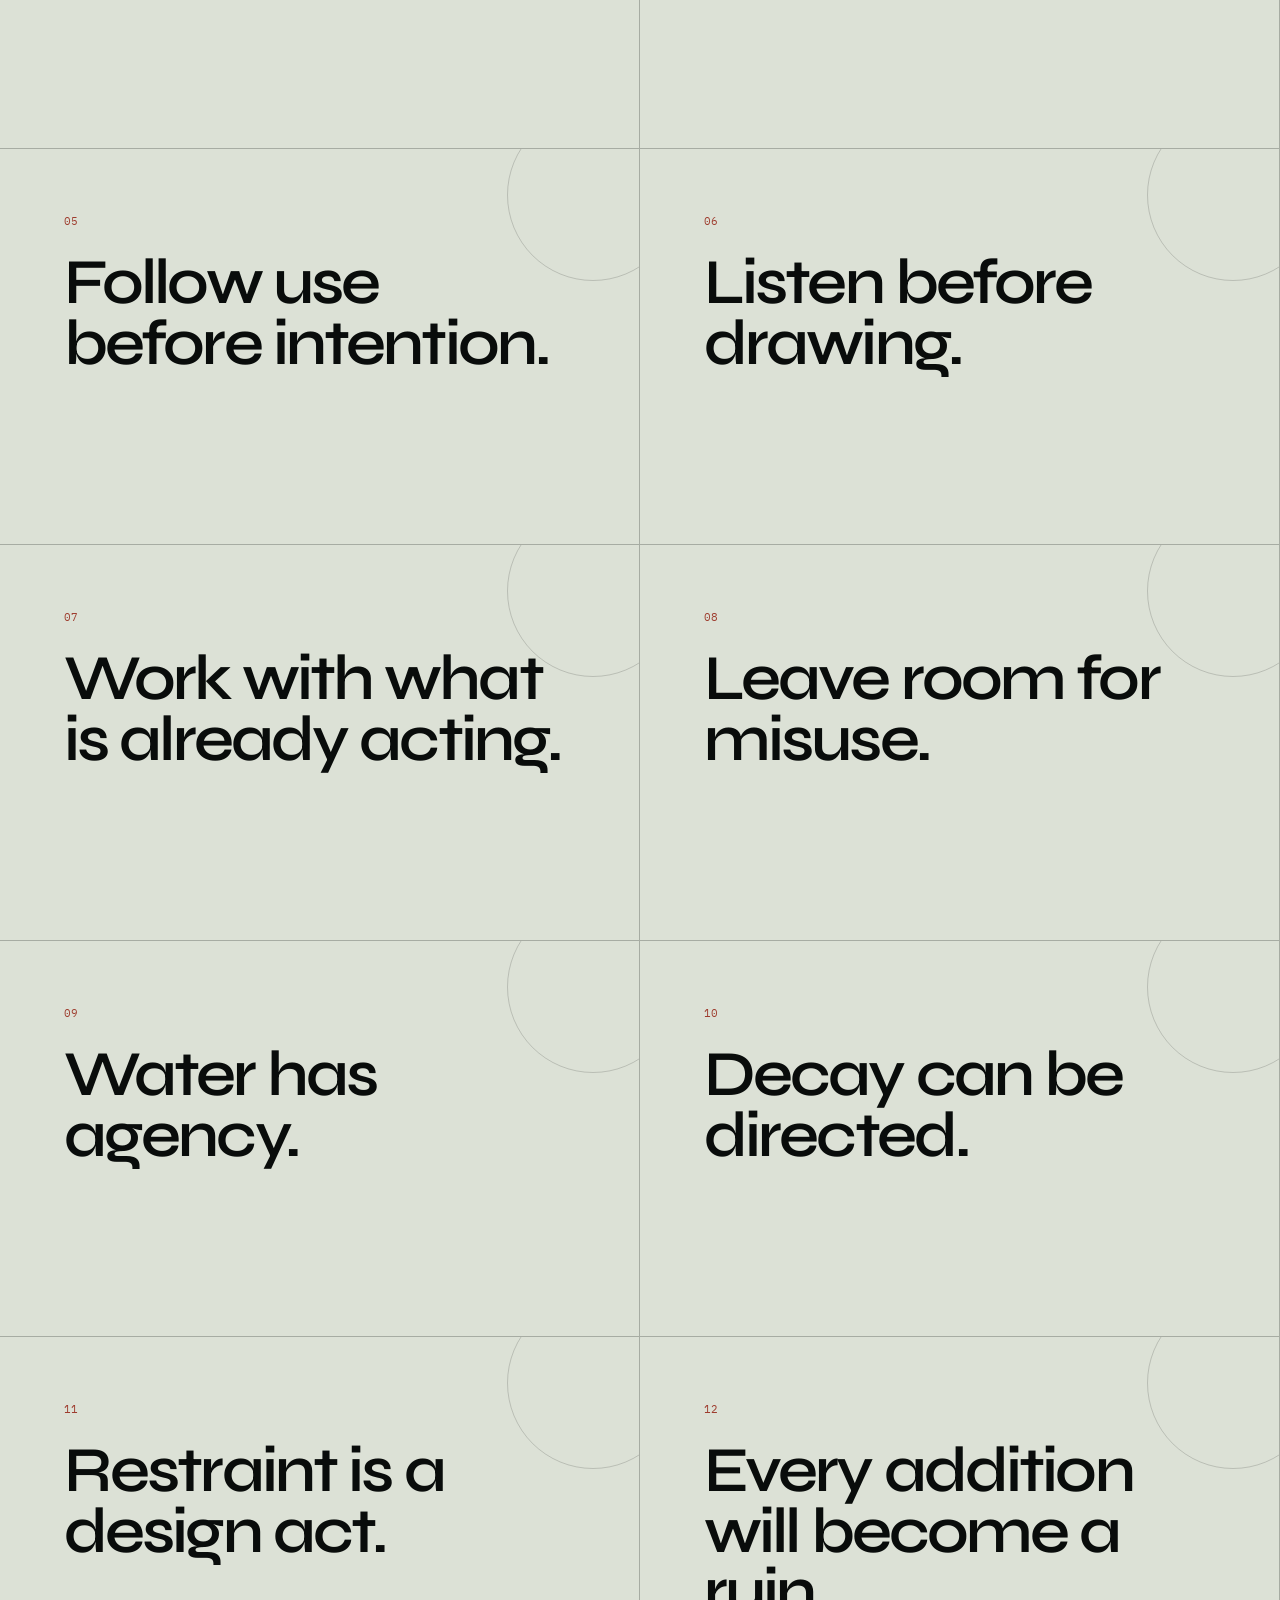
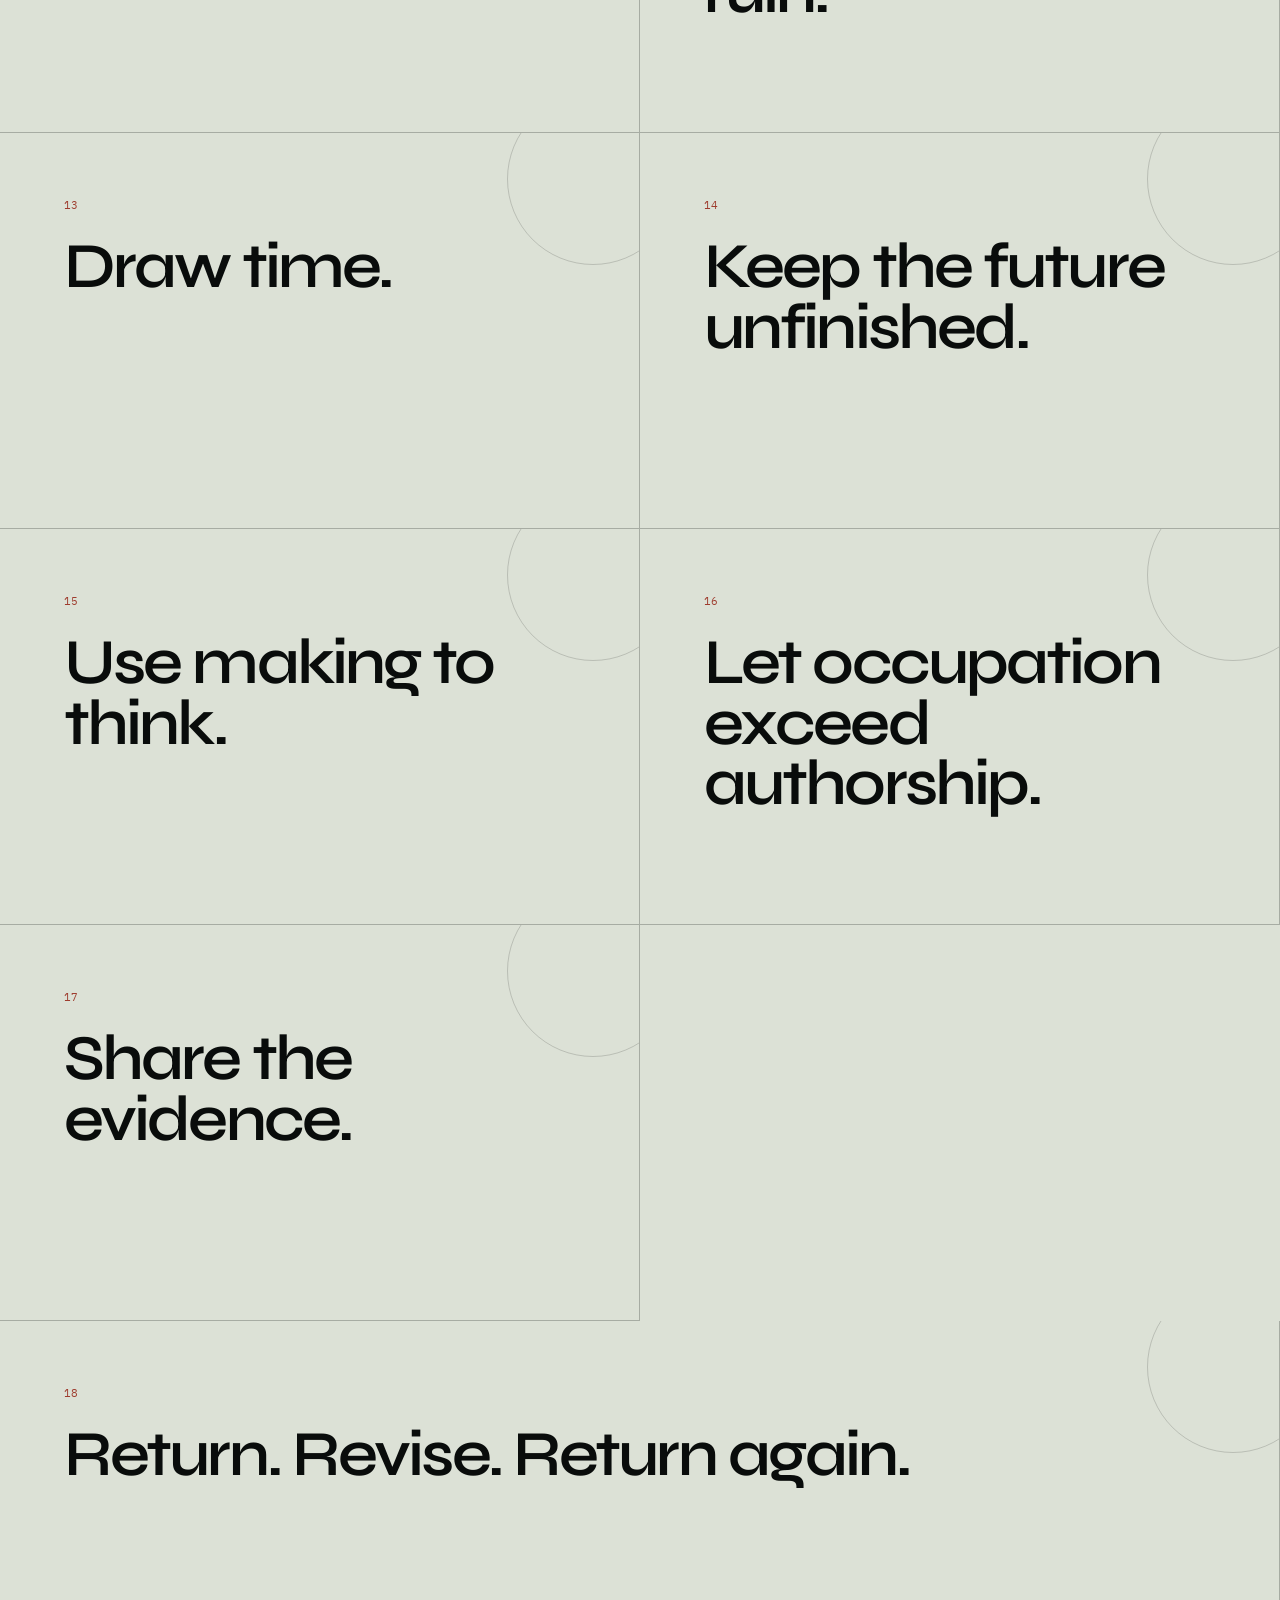
==== commit e08cf506: "Finalize EREIPIApolis ENVT 1126 site" ====
--- a/about.html
+++ b/about.html
@@ -1 +1,22 @@
-<!doctype html><html lang="en"><head><meta charset="utf-8"><meta name="viewport" content="width=device-width,initial-scale=1"><title>About — EREÍPIAPÓLIS</title><link rel="stylesheet" href="styles.css"></head><body data-page="about"><div class="grain"></div><header class="site-header"><a class="identity" href="index.html">EREÍPIAPÓLIS</a><button class="menu-toggle">MENU</button><nav><a href="about.html">ABOUT</a><a href="project.html">PROJECT</a><a href="partners.html">PARTNERS</a><a href="references.html">REFERENCES</a></nav></header><main class="page-shell"><section class="page-lead"><span class="code">ABOUT / PRACTICE</span><h1>EREÍPIAPÓLIS</h1><div class="lead-text"><p>EREÍPIAPÓLIS investigates ruinous landscapes and the lives that continue through them.</p><p>The practice works through repeated visits, historical research, mapping, listening, photography, conversation, modelling and design.</p><p>It focuses on careful interventions that can document, reveal, support or redirect the processes already acting on a place.</p></div></section><section class="origin section"><span class="code">NAME</span><div class="split"><h2>Two cities shaped the name.</h2><div><p>I am from Asyut in Upper Egypt. Discovering the city through its older Greek histories and the name Lycopolis opened another way of looking at a place I thought I already knew.</p><p>I grew up in Jeddah. When I returned after the neighbourhood and many of the places I remembered had been demolished, I encountered the city through absence, memory and ruins.</p><p>EREÍPIAPÓLIS carries both experiences into a practice concerned with forgotten, abandoned and destroyed places, and with the afterlives that continue through them.</p></div></div></section><section class="manifesto section dark"><span class="code">MANIFESTO</span><ol class="manifesto-list"><li><b>Nothing ends where it breaks.</b><p>Destruction changes a place. It does not remove its capacity for another life.</p></li><li><b>Go there more than once.</b><p>Weather, people, animals, tides and materials reveal different things each time.</p></li><li><b>Read the damage.</b><p>Cracks, corrosion, rubble, erosion and collapse are evidence.</p></li><li><b>Map what the map misses.</b><p>Routes, sounds, memories, habits, absences and informal occupation belong in the drawing.</p></li><li><b>Follow use before intention.</b><p>What people and other species do with a place can matter more than what it was designed to do.</p></li><li><b>Leave something alone.</b><p>Restraint is a design decision.</p></li><li><b>Work with what is already acting.</b><p>Water, sediment, vegetation, weathering and occupation are part of the project.</p></li><li><b>Decay can be directed.</b><p>Retain, remove, accelerate, repair, open or add according to what the site needs.</p></li><li><b>Every addition will become a ruin.</b><p>Design for change, weathering and uses you cannot predict.</p></li><li><b>Draw time.</b><p>History, present occupation and future conditions belong in the same field.</p></li><li><b>Keep the future unfinished.</b><p>A project should leave room for others to alter it.</p></li><li><b>Humans are one inhabitant among many.</b><p>Plants, animals, water and other forces participate in the landscape.</p></li><li><b>Use making to think.</b><p>Models, fabrication, drawing and prototypes test positions before they become fixed.</p></li><li><b>Pass the knowledge on.</b><p>Recording, mapping and showing should make the site legible to others.</p></li><li><b>Return. Revise. Return again.</b><p>The place keeps changing, so the reading must change with it.</p></li></ol></section><section class="practice-modes section"><span class="code">PRACTICE DURING THE MLA</span><div class="cards"><article><b>LEARNING</b><p>Site visits, historical research, reading, lectures, mapping, sound recording, photography, observation and conversations.</p></article><article><b>MAKING</b><p>Drawing, 3D modelling, physical models, fabrication, material tests and spatial prototypes.</p></article><article><b>WORKING WITH OTHERS</b><p>Peers, tutors, researchers, communities, institutions and situated knowledge.</p></article><article><b>SHOWING</b><p>Reviews, exhibitions, workshops, talks and visual communication.</p></article></div></section></main><footer><span>EREÍPIAPÓLIS</span><span>Khaled M. Gad — London</span><span>2026</span></footer><script src="script.js"></script></body></html>+<!doctype html>
+<html lang="en">
+<head>
+  <meta charset="utf-8"><meta name="viewport" content="width=device-width,initial-scale=1"><meta name="theme-color" content="#090c0b">
+  <link rel="preconnect" href="https://fonts.googleapis.com"><link rel="preconnect" href="https://fonts.gstatic.com" crossorigin><link href="https://fonts.googleapis.com/css2?family=IBM+Plex+Mono:wght@300;400;500;600&family=Syne:wght@400;500;600;700;800&display=swap" rel="stylesheet">
+  <link rel="stylesheet" href="assets/css/styles.css"><link rel="stylesheet" href="assets/css/v71-restored.css"><link rel="icon" href="assets/images/favicon.svg" type="image/svg+xml">
+  <title>About — EREÍPIAPÓLIS</title><meta name="description" content="The name, position, method and manifesto of EREÍPIAPÓLIS.">
+  <meta property="og:type" content="website"><meta property="og:title" content="About — EREÍPIAPÓLIS"><meta property="og:description" content="Places have afterlives."><meta property="og:image" content="https://raw.githubusercontent.com/khaledrk/Sanctum/ereipiapolis-v7-3-final/assets/images/og.png"><meta name="twitter:card" content="summary_large_image">
+</head>
+<body class="internal-page">
+  <div class="weather" aria-hidden="true"><canvas id="sporeCanvas"></canvas><div class="fog fog-a"></div><div class="fog fog-b"></div><div class="erosion"></div><div class="grain"></div></div><div class="cursor-reticle" aria-hidden="true"><i></i><span></span></div>
+  <header class="site-header"><a class="sigil" href="index.html"><img src="assets/images/favicon.svg" alt=""><span>EREÍPIAPÓLIS</span></a><button class="menu-toggle" aria-label="Open navigation">INDEX</button><nav class="site-nav"><a href="about.html" aria-current="page">About</a><a href="project.html">Project</a><a href="partners.html">Partners</a><a href="references.html">References</a></nav></header>
+  <main>
+    <section class="page-intro"><p class="index-label">01 / ABOUT</p><h1>Places have afterlives.</h1><p class="lede">EREÍPIAPÓLIS reads damaged, abandoned and changing landscapes through fragments, traces and agencies, then works with the futures already emerging from them.</p></section>
+    <section class="name-section"><div><p class="index-label">NAME / ORIGIN</p><h2>EREÍPIAPÓLIS</h2></div><div><p>I come from Asyut in Upper Egypt. Its older histories, including Lycopolis, opened another way of seeing a city I thought I already knew.</p><p>I grew up in Jeddah. My neighbourhood was destroyed, along with many of the places I loved. Returning meant encountering the city through absence, memory and ruins.</p><p>EREÍPIAPÓLIS carries those experiences into a practice concerned with forgotten, abandoned and destroyed places, and with the lives and landscapes that continue after them.</p></div></section>
+    <section class="practice-position"><p class="index-label">POSITION / 05 SENTENCES</p><div><p>We begin with repeated visits, lived knowledge and what the official map leaves out.</p><p>We read decay, informal occupation and ecological succession as active evidence.</p><p>We work through continuation, acceleration and cohabitation instead of default restoration.</p><p>We use drawing, recording and making to test the smallest consequential intervention.</p><p>We return to see what changed, who arrived and what the work must become next.</p></div></section>
+    <section class="method-transect"><div class="method-axis"></div><article><b>EXPERIENCE</b><p>Experience the space.</p></article><article><b>INQUIRE</b><p>Follow the questions it creates.</p></article><article><b>ENGAGE</b><p>Work with people already holding it.</p></article><article><b>POSITION</b><p>Place a careful intervention.</p></article><article><b>SPECULATE</b><p>Draw time and future occupation.</p></article><article><b>RETURN</b><p>Return with more questions.</p></article></section>
+    <section class="manifesto-grid"><article><span>01</span><h2>Nothing ends where it breaks.</h2></article><article><span>02</span><h2>Go there more than once.</h2></article><article><span>03</span><h2>Read the damage.</h2></article><article><span>04</span><h2>Map what the map misses.</h2></article><article><span>05</span><h2>Follow use before intention.</h2></article><article><span>06</span><h2>Listen before drawing.</h2></article><article><span>07</span><h2>Work with what is already acting.</h2></article><article><span>08</span><h2>Leave room for misuse.</h2></article><article><span>09</span><h2>Water has agency.</h2></article><article><span>10</span><h2>Decay can be directed.</h2></article><article><span>11</span><h2>Restraint is a design act.</h2></article><article><span>12</span><h2>Every addition will become a ruin.</h2></article><article><span>13</span><h2>Draw time.</h2></article><article><span>14</span><h2>Keep the future unfinished.</h2></article><article><span>15</span><h2>Use making to think.</h2></article><article><span>16</span><h2>Let occupation exceed authorship.</h2></article><article><span>17</span><h2>Share the evidence.</h2></article><article><span>18</span><h2>Return. Revise. Return again.</h2></article></section>
+  </main>
+  <audio id="clickSound" src="assets/audio/click.wav" preload="auto"></audio><audio id="stormSound" src="https://upload.wikimedia.org/wikipedia/commons/transcoded/7/72/Rain_and_thunder.ogg/Rain_and_thunder.ogg.mp3" loop preload="none"></audio><script src="data/site-data.js"></script><script src="assets/js/app.js"></script><script src="assets/js/v71-restored.js"></script>
+</body>
+</html>
--- a/assets/css/styles.css
+++ b/assets/css/styles.css
@@ -0,0 +1 @@
+:root{--ink:#090c0b;--ink2:#111714;--bone:#dce1d6;--paper:#c8cec2;--moss:#68745e;--lichen:#a9b49d;--rust:#9e3c2e;--water:#657f86;--ash:#858a84;--line:rgba(220,225,214,.22);--mono:"IBM Plex Mono",monospace;--sans:"IBM Plex Sans Condensed",sans-serif;--mx:50vw;--my:50vh}*{box-sizing:border-box}html{scroll-behavior:smooth;background:var(--ink)}body{margin:0;color:var(--bone);font-family:var(--mono);background:var(--ink);overflow-x:hidden;cursor:none}a{color:inherit;text-underline-offset:4px}img{max-width:100%}::selection{background:var(--rust);color:var(--bone)}.weather{position:fixed;inset:0;pointer-events:none;z-index:50;mix-blend-mode:screen}.weather canvas{position:absolute;inset:0;width:100%;height:100%;opacity:.34}.grain{position:absolute;inset:-20%;opacity:.15;background-image:url("data:image/svg+xml,%3Csvg viewBox='0 0 180 180' xmlns='http://www.w3.org/2000/svg'%3E%3Cfilter id='n'%3E%3CfeTurbulence type='fractalNoise' baseFrequency='.85' numOctaves='4' stitchTiles='stitch'/%3E%3C/filter%3E%3Crect width='100%25' height='100%25' filter='url(%23n)' opacity='.8'/%3E%3C/svg%3E");animation:grain .3s steps(2) infinite}.fog{position:absolute;width:70vw;height:45vh;border-radius:50%;filter:blur(70px);opacity:.09;background:var(--bone)}.fog-a{left:-20vw;top:10vh;animation:fogA 22s ease-in-out infinite alternate}.fog-b{right:-25vw;bottom:5vh;animation:fogB 28s ease-in-out infinite alternate}.erosion{position:absolute;inset:0;background:radial-gradient(circle 160px at var(--mx) var(--my),rgba(158,60,46,.15),transparent 70%),repeating-linear-gradient(0deg,transparent 0 39px,rgba(220,225,214,.025) 40px);opacity:.55}.cursor-reticle{position:fixed;z-index:100;left:0;top:0;width:42px;height:42px;pointer-events:none;transform:translate(-50%,-50%);border:1px solid rgba(220,225,214,.7);border-radius:50%;transition:width .2s,height .2s,border-color .2s}.cursor-reticle:before,.cursor-reticle:after{content:"";position:absolute;background:var(--rust)}.cursor-reticle:before{width:12px;height:1px;left:14px;top:20px}.cursor-reticle:after{height:12px;width:1px;left:20px;top:14px}.cursor-reticle span{position:absolute;left:48px;top:13px;font-size:9px;white-space:nowrap;color:var(--bone)}body.cursor-active .cursor-reticle{width:66px;height:66px;border-color:var(--rust)}.site-header{position:fixed;z-index:80;top:0;left:0;right:0;display:flex;align-items:center;justify-content:space-between;height:68px;padding:0 24px;border-bottom:1px solid var(--line);background:linear-gradient(180deg,rgba(9,12,11,.96),rgba(9,12,11,.78));backdrop-filter:blur(12px)}.sigil{display:flex;align-items:center;gap:12px;text-decoration:none;letter-spacing:.12em;font-size:13px}.sigil img{width:34px;height:34px}.site-nav{display:flex;gap:22px}.site-nav a{text-decoration:none;text-transform:uppercase;font-size:11px;letter-spacing:.12em;position:relative}.site-nav a:after{content:"";position:absolute;left:0;right:100%;bottom:-8px;height:1px;background:var(--rust);transition:right .25s}.site-nav a:hover:after{right:0}.menu-toggle{display:none;background:none;border:1px solid var(--line);color:var(--bone);font:inherit;padding:8px 10px}.hero-ruin{min-height:100svh;padding-top:68px;display:grid;grid-template-columns:minmax(0,1fr) minmax(340px,40vw);position:relative;background:#e8e9e4;color:var(--ink);border-bottom:1px solid #000}.hero-drawing{display:flex;align-items:center;justify-content:center;overflow:hidden;background:#fff;min-height:calc(100svh - 68px)}.hero-drawing img{width:100%;height:100%;object-fit:contain;filter:grayscale(.8) contrast(1.08);transition:filter .7s,transform 12s ease}.hero-drawing:hover img{filter:grayscale(.2) contrast(1.05);transform:scale(1.02)}.hero-caption{position:relative;z-index:2;padding:10vh 4vw 6vh;display:flex;flex-direction:column;justify-content:flex-end;background:linear-gradient(140deg,#d7dbd2 0%,#c1c9be 55%,#a4aea2 100%);overflow:hidden}.hero-caption:before{content:"";position:absolute;inset:0;background:repeating-linear-gradient(90deg,transparent 0 47px,rgba(9,12,11,.06) 48px),linear-gradient(120deg,transparent 60%,rgba(158,60,46,.22));mix-blend-mode:multiply}.hero-caption>*{position:relative}.coordinate,.index-label{font-size:10px;letter-spacing:.15em;text-transform:uppercase}.hero-caption h1{font-family:var(--sans);font-size:clamp(70px,10vw,170px);line-height:.72;letter-spacing:-.07em;margin:22px 0;color:var(--ink);writing-mode:vertical-rl;transform:rotate(180deg);align-self:flex-start}.hero-line{font-family:var(--sans);font-size:clamp(22px,3vw,46px);line-height:1;margin:0 0 32px;max-width:520px}.hero-links{display:flex;gap:12px;flex-wrap:wrap}.hero-links a,.round-link{display:inline-block;padding:12px 16px;border:1px solid currentColor;text-decoration:none;text-transform:uppercase;font-size:11px;letter-spacing:.1em}.hero-links a:hover,.round-link:hover{background:var(--ink);color:var(--bone)}.hero-markers{position:absolute;left:0;right:40vw;top:76px;display:flex;justify-content:space-around;color:var(--rust);font-size:10px;pointer-events:none}.portal-grid{display:grid;grid-template-columns:repeat(12,1fr);grid-auto-rows:22vw;gap:1px;background:var(--line);border-bottom:1px solid var(--line)}.portal{grid-column:span 4;position:relative;overflow:hidden;background:var(--ink2);text-decoration:none}.portal.tall{grid-row:span 2}.portal.wide{grid-column:span 8}.portal img{width:100%;height:100%;object-fit:cover;filter:grayscale(1) contrast(1.25) brightness(.7);transition:transform 1.2s cubic-bezier(.2,.8,.2,1),filter .6s}.portal:after{content:"";position:absolute;inset:0;background:linear-gradient(180deg,transparent 40%,rgba(9,12,11,.85)),repeating-linear-gradient(90deg,transparent 0 49px,rgba(220,225,214,.04) 50px)}.portal span{position:absolute;z-index:2;left:20px;bottom:18px;font-family:var(--sans);font-size:clamp(24px,3vw,48px)}.portal b{font:10px var(--mono);color:var(--rust);vertical-align:top;margin-right:8px}.portal:hover img{transform:scale(1.055);filter:grayscale(.25) contrast(1.15) brightness(.9)}.home-manifest{display:grid;grid-template-columns:180px 1fr auto;gap:4vw;padding:110px 4vw;align-items:start;background:var(--bone);color:var(--ink)}.home-manifest h2{font:600 clamp(46px,7vw,108px)/.9 var(--sans);letter-spacing:-.05em;margin:0 0 24px}.home-manifest p:not(.index-label){font-size:20px;max-width:800px;line-height:1.5}.strata{height:38vh;background:linear-gradient(#111714,#090c0b);position:relative;overflow:hidden}.strata:before{content:"";position:absolute;inset:-10%;background:repeating-radial-gradient(ellipse at 50% 100%,transparent 0 20px,rgba(200,206,194,.08) 21px 22px);transform:rotate(-3deg)}.strata-line{position:absolute;bottom:30px;left:4vw;right:4vw;display:flex;justify-content:space-between;border-top:1px solid var(--line);padding-top:12px;font-size:10px;text-transform:uppercase;color:var(--ash)}.page-intro{min-height:70vh;padding:160px 5vw 70px;display:grid;grid-template-columns:170px 1fr;align-content:end;background:radial-gradient(circle at 75% 20%,rgba(104,116,94,.22),transparent 30%),linear-gradient(150deg,#0b100e,#151b17)}.page-intro h1{grid-column:2;font:600 clamp(62px,11vw,180px)/.74 var(--sans);letter-spacing:-.07em;margin:0;max-width:1200px}.page-intro .index-label{grid-row:1/3;align-self:start;color:var(--rust)}.page-intro .lede{grid-column:2;max-width:760px;font-size:22px;line-height:1.45;color:var(--paper);margin-top:42px}.manifesto-grid{display:grid;grid-template-columns:repeat(2,1fr);background:var(--bone);color:var(--ink)}.manifesto-grid article{padding:60px 5vw;min-height:44vh;border-right:1px solid rgba(9,12,11,.25);border-bottom:1px solid rgba(9,12,11,.25);position:relative;overflow:hidden}.manifesto-grid article:last-child{grid-column:1/-1}.manifesto-grid article:before{content:"";position:absolute;width:170px;height:170px;border:1px solid rgba(9,12,11,.16);border-radius:50%;right:-40px;top:-40px}.manifesto-grid span,.context-list span{color:var(--rust);font-size:11px}.manifesto-grid h2,.name-section h2,.field-ledger h2,.relations-columns h2,.context-list h2,.bibliography h2{font:600 clamp(38px,5vw,78px)/.95 var(--sans);letter-spacing:-.045em;margin:24px 0}.manifesto-grid p,.name-section p,.relations-columns p,.context-list p{font-size:18px;line-height:1.55;max-width:650px}.name-section{display:grid;grid-template-columns:1fr 1fr;gap:8vw;padding:110px 5vw;background:var(--rust);color:var(--bone)}.method-transect{display:grid;grid-template-columns:repeat(6,1fr);position:relative;padding:120px 4vw;background:#101512}.method-axis{position:absolute;left:4vw;right:4vw;top:95px;height:1px;background:var(--line)}.method-transect article{padding:20px 24px;border-left:1px solid var(--line);min-height:190px}.method-transect b{color:var(--rust);font-size:11px;letter-spacing:.1em}.method-transect p{font:400 22px/1.25 var(--sans)}.fieldnote-map{height:75vh;min-height:650px;position:relative;overflow:hidden;background:linear-gradient(rgba(9,12,11,.72),rgba(9,12,11,.9)),url('../images/portfolio/ruin-reassembly-p04.jpg') center/cover}.field-card{position:absolute;width:min(290px,36vw);padding:18px;background:rgba(220,225,214,.92);color:var(--ink);border:1px solid var(--ink);box-shadow:8px 8px 0 rgba(158,60,46,.55);text-decoration:none;will-change:transform}.field-card h3{font:600 28px/1 var(--sans);margin:0 0 10px}.field-card p{font-size:12px;line-height:1.4;margin:0}.field-card:hover{background:#fff;z-index:5}.field-ledger{display:grid;grid-template-columns:1fr 1.5fr;padding:100px 5vw;background:var(--bone);color:var(--ink)}.field-ledger ul{list-style:none;margin:0;padding:0}.field-ledger li{padding:18px 0;border-top:1px solid rgba(9,12,11,.25);font-size:17px}.archive-mount{background:var(--bone);color:var(--ink)}.archive-stratum{display:grid;grid-template-columns:110px 1.1fr 1fr;min-height:70vh;border-top:1px solid rgba(9,12,11,.28);position:relative}.archive-stratum .num{padding:30px;color:var(--rust)}.archive-media{display:block;overflow:hidden;background:#111}.archive-media img{width:100%;height:100%;object-fit:cover;filter:grayscale(.85) contrast(1.15);transition:.7s}.archive-media:hover img{filter:grayscale(.15);transform:scale(1.025)}.archive-copy{padding:7vw 5vw;display:flex;flex-direction:column;justify-content:center}.archive-copy h2{font:600 clamp(40px,6vw,90px)/.9 var(--sans);letter-spacing:-.05em;margin:0 0 22px}.archive-copy p{font-size:17px;line-height:1.55}.archive-tags{display:flex;gap:8px;flex-wrap:wrap;margin-top:22px}.archive-tags a{border:1px solid rgba(9,12,11,.35);padding:7px 9px;text-decoration:none;font-size:10px;text-transform:uppercase}.project-immersive-hero{min-height:100vh;padding-top:68px;position:relative;display:flex;align-items:flex-end;background:#111;overflow:hidden}.project-immersive-hero>a{position:absolute;inset:68px 0 0}.project-immersive-hero>a img{width:100%;height:100%;object-fit:cover;filter:grayscale(1) contrast(1.18) brightness(.55)}.project-immersive-hero:after{content:"";position:absolute;inset:0;background:linear-gradient(90deg,rgba(9,12,11,.94) 0%,rgba(9,12,11,.35) 60%,rgba(9,12,11,.7)),linear-gradient(0deg,rgba(9,12,11,.9),transparent 65%)}.project-hero-content{position:relative;z-index:2;padding:8vw 5vw;max-width:1000px}.project-hero-content h1{font:600 clamp(66px,12vw,190px)/.72 var(--sans);letter-spacing:-.075em;margin:20px 0}.project-hero-content .lede{font-size:21px;line-height:1.45;max-width:690px}.project-navline{display:flex;gap:20px;margin-top:30px;font-size:10px;text-transform:uppercase}.project-chapter{display:grid;grid-template-columns:180px 1fr;padding:110px 5vw;background:var(--bone);color:var(--ink);border-top:1px solid rgba(9,12,11,.3)}.project-chapter.dark{background:#101512;color:var(--bone)}.project-chapter h2{font:600 clamp(48px,7vw,110px)/.88 var(--sans);letter-spacing:-.055em;margin:0 0 30px}.project-chapter p{font-size:18px;line-height:1.6;max-width:850px}.project-gallery{display:grid;grid-template-columns:repeat(12,1fr);gap:1px;background:var(--line)}.project-gallery a{grid-column:span 6;display:block;min-height:45vw;background:#111;overflow:hidden}.project-gallery a:nth-child(3n){grid-column:span 12;min-height:60vw}.project-gallery img{width:100%;height:100%;object-fit:cover;transition:.7s;filter:grayscale(.35)}.project-gallery a:hover img{transform:scale(1.018);filter:none}.process-grid{display:grid;grid-template-columns:repeat(3,1fr);background:#101512}.process-grid article{padding:60px 4vw;border-right:1px solid var(--line)}.process-grid b{color:var(--rust)}.process-grid h3{font:500 38px/1 var(--sans)}.relations-web{height:72vh;min-height:600px;position:relative;background:radial-gradient(circle,#243027 0,#0c100e 55%,#090c0b 100%);overflow:hidden}.relation-core{position:absolute;left:50%;top:50%;transform:translate(-50%,-50%);width:190px;height:190px;border:1px solid var(--rust);border-radius:50%;display:grid;place-items:center;box-shadow:0 0 80px rgba(158,60,46,.25)}.relations-web a{position:absolute;text-decoration:none;border:1px solid var(--line);padding:14px 18px;background:rgba(9,12,11,.78)}.relations-web a:nth-of-type(1){left:10%;top:20%}.relations-web a:nth-of-type(2){right:12%;top:15%}.relations-web a:nth-of-type(3){left:16%;bottom:18%}.relations-web a:nth-of-type(4){right:8%;bottom:20%}.relations-web a:nth-of-type(5){left:42%;top:10%}.relations-web a:nth-of-type(6){left:44%;bottom:8%}.relations-columns{display:grid;grid-template-columns:repeat(3,1fr);background:var(--bone);color:var(--ink)}.relations-columns article{padding:80px 4vw;border-right:1px solid rgba(9,12,11,.25)}.context-list{background:var(--bone);color:var(--ink)}.context-list article{display:grid;grid-template-columns:100px 1fr 1fr;gap:3vw;padding:60px 5vw;border-top:1px solid rgba(9,12,11,.25);align-items:start}.context-list h2{margin:0}.bibliography{padding:100px 5vw;background:#101512}.bibliography ul{list-style:none;margin:30px 0 0;padding:0}.bibliography li{padding:18px 0;border-top:1px solid var(--line);font-size:17px}.media-viewer{position:fixed;z-index:200;inset:0;background:rgba(5,7,6,.96);display:none;align-items:center;justify-content:center;padding:4vw}.media-viewer.open{display:flex}.media-viewer img{max-width:96vw;max-height:90vh;object-fit:contain}.media-close{position:absolute;top:20px;right:20px;background:none;border:1px solid var(--line);color:var(--bone);font-size:26px;padding:8px 14px}.reveal{opacity:0;transform:translateY(30px);transition:opacity .8s,transform .8s}.reveal.visible{opacity:1;transform:none}@keyframes grain{0%{transform:translate(0)}25%{transform:translate(3%,-2%)}50%{transform:translate(-2%,3%)}75%{transform:translate(2%,2%)}100%{transform:translate(-3%,-2%)}}@keyframes fogA{to{transform:translate(40vw,15vh) scale(1.2)}}@keyframes fogB{to{transform:translate(-35vw,-10vh) scale(.8)}}@media(max-width:900px){body{cursor:auto}.cursor-reticle{display:none}.site-header{padding:0 14px}.menu-toggle{display:block}.site-nav{position:absolute;left:0;right:0;top:68px;display:none;flex-direction:column;background:rgba(9,12,11,.98);padding:20px}.site-nav.open{display:flex}.hero-ruin{grid-template-columns:1fr;min-height:auto}.hero-drawing{min-height:58vh}.hero-caption{min-height:42vh;padding:55px 20px}.hero-caption h1{writing-mode:horizontal-tb;transform:none;font-size:20vw;line-height:.75;white-space:nowrap}.hero-markers{right:0}.portal-grid{grid-auto-rows:56vw}.portal,.portal.wide{grid-column:span 12}.portal.tall{grid-row:span 1}.home-manifest{grid-template-columns:1fr;padding:70px 20px}.page-intro{grid-template-columns:1fr;padding:130px 20px 60px;min-height:62vh}.page-intro h1,.page-intro .lede{grid-column:1}.page-intro .index-label{grid-row:auto}.manifesto-grid{grid-template-columns:1fr}.manifesto-grid article:last-child{grid-column:auto}.name-section,.field-ledger{grid-template-columns:1fr;padding:70px 20px}.method-transect{grid-template-columns:1fr;padding:70px 20px}.method-axis{display:none}.method-transect article{min-height:auto;border-left:0;border-top:1px solid var(--line)}.fieldnote-map{height:70vh}.field-card{width:230px}.archive-stratum{grid-template-columns:50px 1fr}.archive-media{grid-column:2;min-height:60vw}.archive-copy{grid-column:2;padding:50px 20px}.project-immersive-hero{min-height:82vh}.project-hero-content{padding:100px 20px 60px}.project-chapter{grid-template-columns:1fr;padding:70px 20px}.project-gallery a,.project-gallery a:nth-child(3n){grid-column:span 12;min-height:78vw}.process-grid,.relations-columns{grid-template-columns:1fr}.relations-columns article{border-bottom:1px solid rgba(9,12,11,.25)}.context-list article{grid-template-columns:50px 1fr;padding:45px 20px}.context-list p{grid-column:2}.relations-web a{font-size:10px;padding:10px}.strata-line{flex-wrap:wrap;gap:12px}.weather{display:none}}@media(prefers-reduced-motion:reduce){*{scroll-behavior:auto!important;animation:none!important;transition:none!important}.weather{display:none}}
--- a/assets/css/v71-restored.css
+++ b/assets/css/v71-restored.css
@@ -0,0 +1 @@
+:root{--sans:"Syne",sans-serif}.cinematic-entry{position:fixed;inset:0;z-index:300;background:#090c0b;display:grid;place-items:center;text-align:center;transition:opacity 1s ease,visibility 1s}.cinematic-entry.done{opacity:0;visibility:hidden}.cinematic-entry h1{font:700 clamp(42px,10vw,150px)/.85 var(--sans);letter-spacing:-.07em;margin:18px}.cinematic-entry p{font:400 clamp(18px,2vw,30px) var(--sans)}.cinematic-entry button,.open-options button{background:none;border:1px solid currentColor;color:inherit;font:11px var(--mono);padding:10px 13px;margin:4px;cursor:none}.cinematic-entry button:hover,.open-options button:hover{background:var(--rust);border-color:var(--rust)}.hero-a0{grid-template-columns:minmax(0,1fr) minmax(260px,29vw)}.hero-a0 .hero-drawing img{filter:grayscale(.18) contrast(1.02)}.hero-a0 .hero-caption h1{font-size:clamp(54px,7vw,118px)}.fragment-flow{min-height:160vh;padding:110px 4vw;background:linear-gradient(180deg,#090c0b,#111714 60%,#090c0b)}.fragment-flow>.index-label{position:sticky;top:95px;color:var(--rust);z-index:2}.fragment-track{display:grid;grid-template-columns:repeat(12,1fr);gap:5vh 1vw;margin-top:15vh}.fragment-track a{grid-column:span 5;height:70vh;position:relative;overflow:hidden;background:#111}.fragment-track a:nth-child(even){grid-column:7/span 6}.fragment-track img{width:100%;height:100%;object-fit:cover;filter:grayscale(.85);transition:.8s}.fragment-track a:hover img{filter:grayscale(.1);transform:scale(1.02)}.fragment-track span{position:absolute;left:14px;bottom:12px;background:#090c0b;padding:8px;font-size:11px}.open-call-home{min-height:72vh;padding:9vw 5vw;display:grid;align-content:center;text-align:center;background:var(--rust)}.open-call-home>p{font:700 clamp(48px,9vw,140px)/.85 var(--sans);letter-spacing:-.06em;margin:0 auto 35px}.project-a0>a img{object-fit:contain!important;filter:grayscale(.2) contrast(1.04) brightness(.62)!important;background:#e9e9e5}.project-a0 .project-hero-content{background:linear-gradient(90deg,rgba(9,12,11,.95),rgba(9,12,11,.62),transparent);max-width:none;width:100%}.full-sheet-gallery{display:block}.full-sheet-gallery a,.full-sheet-gallery a:nth-child(3n){width:100%;height:calc(100svh - 68px);min-height:560px;display:grid;place-items:center;position:relative;border-bottom:1px solid var(--line);background:#e8e9e4}.full-sheet-gallery img{width:100%;height:100%;object-fit:contain!important;filter:none}.full-sheet-gallery span{position:absolute;left:18px;bottom:16px;background:#090c0b;padding:7px 10px;font-size:10px}.partner-ledger{background:var(--bone);color:var(--ink);display:grid;grid-template-columns:repeat(2,1fr)}.partner-ledger article{display:grid;grid-template-columns:55px 1fr;padding:34px;border-right:1px solid rgba(9,12,11,.25);border-bottom:1px solid rgba(9,12,11,.25)}.partner-ledger article>span{color:var(--rust)}.partner-ledger h2{font:600 clamp(24px,3vw,48px)/1 var(--sans);margin:0}.partner-ledger p{grid-column:2}.reference-constellations{background:var(--bone);color:var(--ink)}.reference-constellations details{border-bottom:1px solid rgba(9,12,11,.3)}.reference-constellations summary{list-style:none;display:grid;grid-template-columns:70px 1fr auto;align-items:center;padding:38px 5vw;cursor:none}.reference-constellations summary h2{font:600 clamp(28px,5vw,72px)/.9 var(--sans);margin:0}.reference-constellations ul{list-style:none;margin:0;padding:0 5vw 50px 12vw}.reference-constellations li{padding:13px 0;border-top:1px solid rgba(9,12,11,.18)}.site-nav a[aria-current="page"]:after{right:0}.practice-position{display:grid;grid-template-columns:180px 1fr;gap:4vw;padding:100px 5vw;background:#101512}.practice-position>.index-label{color:var(--rust)}.practice-position div{display:grid;gap:0}.practice-position div p{font:500 clamp(25px,3.3vw,52px)/1.12 var(--sans);letter-spacing:-.025em;margin:0;padding:22px 0;border-top:1px solid var(--line)}.project-sequence{padding:100px 4vw;background:var(--bone);color:var(--ink);border-top:1px solid rgba(9,12,11,.25)}.project-sequence.dark-sequence{background:#101512;color:var(--bone)}.project-sequence.future-sequence{background:#c8cec2}.project-sequence>header{display:grid;grid-template-columns:180px minmax(0,1fr);gap:2vw 4vw;margin-bottom:60px}.project-sequence>header .index-label{grid-row:1/3;color:var(--rust)}.project-sequence>header h2{font:600 clamp(44px,7vw,104px)/.88 var(--sans);letter-spacing:-.05em;margin:0;max-width:1100px}.project-sequence>header>p:last-child{grid-column:2;font-size:18px;line-height:1.55;max-width:760px}.narrative-gallery{display:grid;grid-template-columns:repeat(3,minmax(0,1fr));gap:1px;background:rgba(9,12,11,.24);border:1px solid rgba(9,12,11,.24)}.dark-sequence .narrative-gallery{background:var(--line);border-color:var(--line)}.narrative-gallery figure{margin:0;background:#ebece8;color:var(--ink);min-width:0;display:flex;flex-direction:column}.narrative-gallery figure>a{display:grid;place-items:center;min-height:60vh;background:#f5f5f1;overflow:hidden}.narrative-gallery figure>a img{width:100%;height:100%;max-height:82vh;object-fit:contain;filter:none;transition:transform .7s ease}.narrative-gallery figure>a:hover img{transform:scale(1.012)}.narrative-gallery figcaption{display:grid;grid-template-columns:44px 1fr;gap:12px;padding:18px 20px;border-top:1px solid rgba(9,12,11,.2);min-height:116px}.narrative-gallery figcaption>span{color:var(--rust);font-size:11px}.narrative-gallery figcaption b{font:600 20px/1.1 var(--sans)}.narrative-gallery figcaption p{font-size:12px;line-height:1.45;margin:8px 0 0}.narrative-gallery.two-up{grid-template-columns:repeat(2,minmax(0,1fr))}.narrative-gallery.landscape-pair{grid-template-columns:minmax(300px,.75fr) minmax(0,1.45fr)}.narrative-gallery.vignette-grid{grid-template-columns:repeat(2,minmax(0,1fr))}.narrative-gallery.vignette-grid .wide{grid-column:1/-1}.partner-context{display:grid;grid-template-columns:180px 1fr;gap:3vw;padding:90px 5vw;background:#101512}.partner-context>.index-label{color:var(--rust)}.partner-context h2{font:600 clamp(42px,6vw,90px)/.92 var(--sans);letter-spacing:-.045em;margin:0}.partner-context>p:last-child{grid-column:2;font-size:18px;line-height:1.55;max-width:800px}.partners-page .relations-columns{grid-template-columns:repeat(4,minmax(0,1fr))}.partners-page .relations-columns h2{overflow-wrap:anywhere}.method-transect{grid-template-columns:repeat(6,minmax(0,1fr))}.method-transect article{min-width:0}.expanded-ledger article{grid-template-columns:48px 1fr;padding:38px 3vw}.expanded-ledger article>div{min-width:0}.expanded-ledger .partner-type{margin:0 0 12px!important;color:var(--rust);font-size:9px;letter-spacing:.14em}.expanded-ledger h2 a{text-decoration-thickness:1px;text-decoration-color:rgba(9,12,11,.3)}.expanded-ledger h2 a:hover{color:var(--rust)}.expanded-ledger article>div>p:last-child{font-size:13px;line-height:1.5;margin:14px 0 0}.collaboration-protocol{display:grid;grid-template-columns:180px 1fr;gap:4vw;padding:100px 5vw;background:#101512}.collaboration-protocol>.index-label{color:var(--rust)}.collaboration-protocol ol{margin:0;padding:0;list-style:none;counter-reset:protocol}.collaboration-protocol li{counter-increment:protocol;font:500 clamp(27px,4vw,56px)/1.08 var(--sans);padding:20px 0;border-top:1px solid var(--line)}.collaboration-protocol li:before{content:"0" counter(protocol);color:var(--rust);font:11px var(--mono);margin-right:22px}.reference-note{padding:0 5vw 24px 12vw;font-size:13px;line-height:1.5;max-width:980px}.extended-references li{display:grid;grid-template-columns:minmax(0,1fr) minmax(180px,28%);gap:20px}.extended-references li a{text-decoration-thickness:1px;text-decoration-color:rgba(9,12,11,.35)}.extended-references li a:hover{color:var(--rust)}.extended-references li em{font-style:normal;font-size:10px;letter-spacing:.06em;text-transform:uppercase;color:#556054;text-align:right}.reference-count{margin-top:34px;color:var(--rust);font-size:11px;letter-spacing:.12em;text-transform:uppercase}@media(max-width:1100px) and (min-width:901px){.partners-page .relations-columns{grid-template-columns:repeat(2,minmax(0,1fr))}.method-transect{grid-template-columns:repeat(3,minmax(0,1fr))}}@media(max-width:900px){.hero-a0{grid-template-columns:1fr}.fragment-track{display:block}.fragment-track a{display:block;height:55svh;margin:10px 0}.full-sheet-gallery a,.full-sheet-gallery a:nth-child(3n){height:75svh;min-height:420px}.partner-ledger{grid-template-columns:1fr}.reference-constellations summary{grid-template-columns:45px 1fr}.reference-constellations summary b{display:none}.practice-position,.partner-context,.collaboration-protocol{grid-template-columns:1fr;padding:70px 20px}.partner-context>p:last-child{grid-column:1}.project-sequence{padding:70px 20px}.project-sequence>header{grid-template-columns:1fr}.project-sequence>header .index-label{grid-row:auto}.project-sequence>header>p:last-child{grid-column:1}.narrative-gallery,.narrative-gallery.two-up,.narrative-gallery.landscape-pair,.narrative-gallery.vignette-grid{grid-template-columns:1fr}.narrative-gallery.vignette-grid .wide{grid-column:auto}.narrative-gallery figure>a{min-height:52vh}.partners-page .relations-columns{grid-template-columns:1fr}.reference-note{padding:0 20px 24px}.extended-references ul{padding-left:20px;padding-right:20px}.extended-references li{grid-template-columns:1fr;gap:7px}.extended-references li em{text-align:left}.collaboration-protocol li{display:grid;grid-template-columns:38px 1fr}.collaboration-protocol li:before{margin-right:0}}
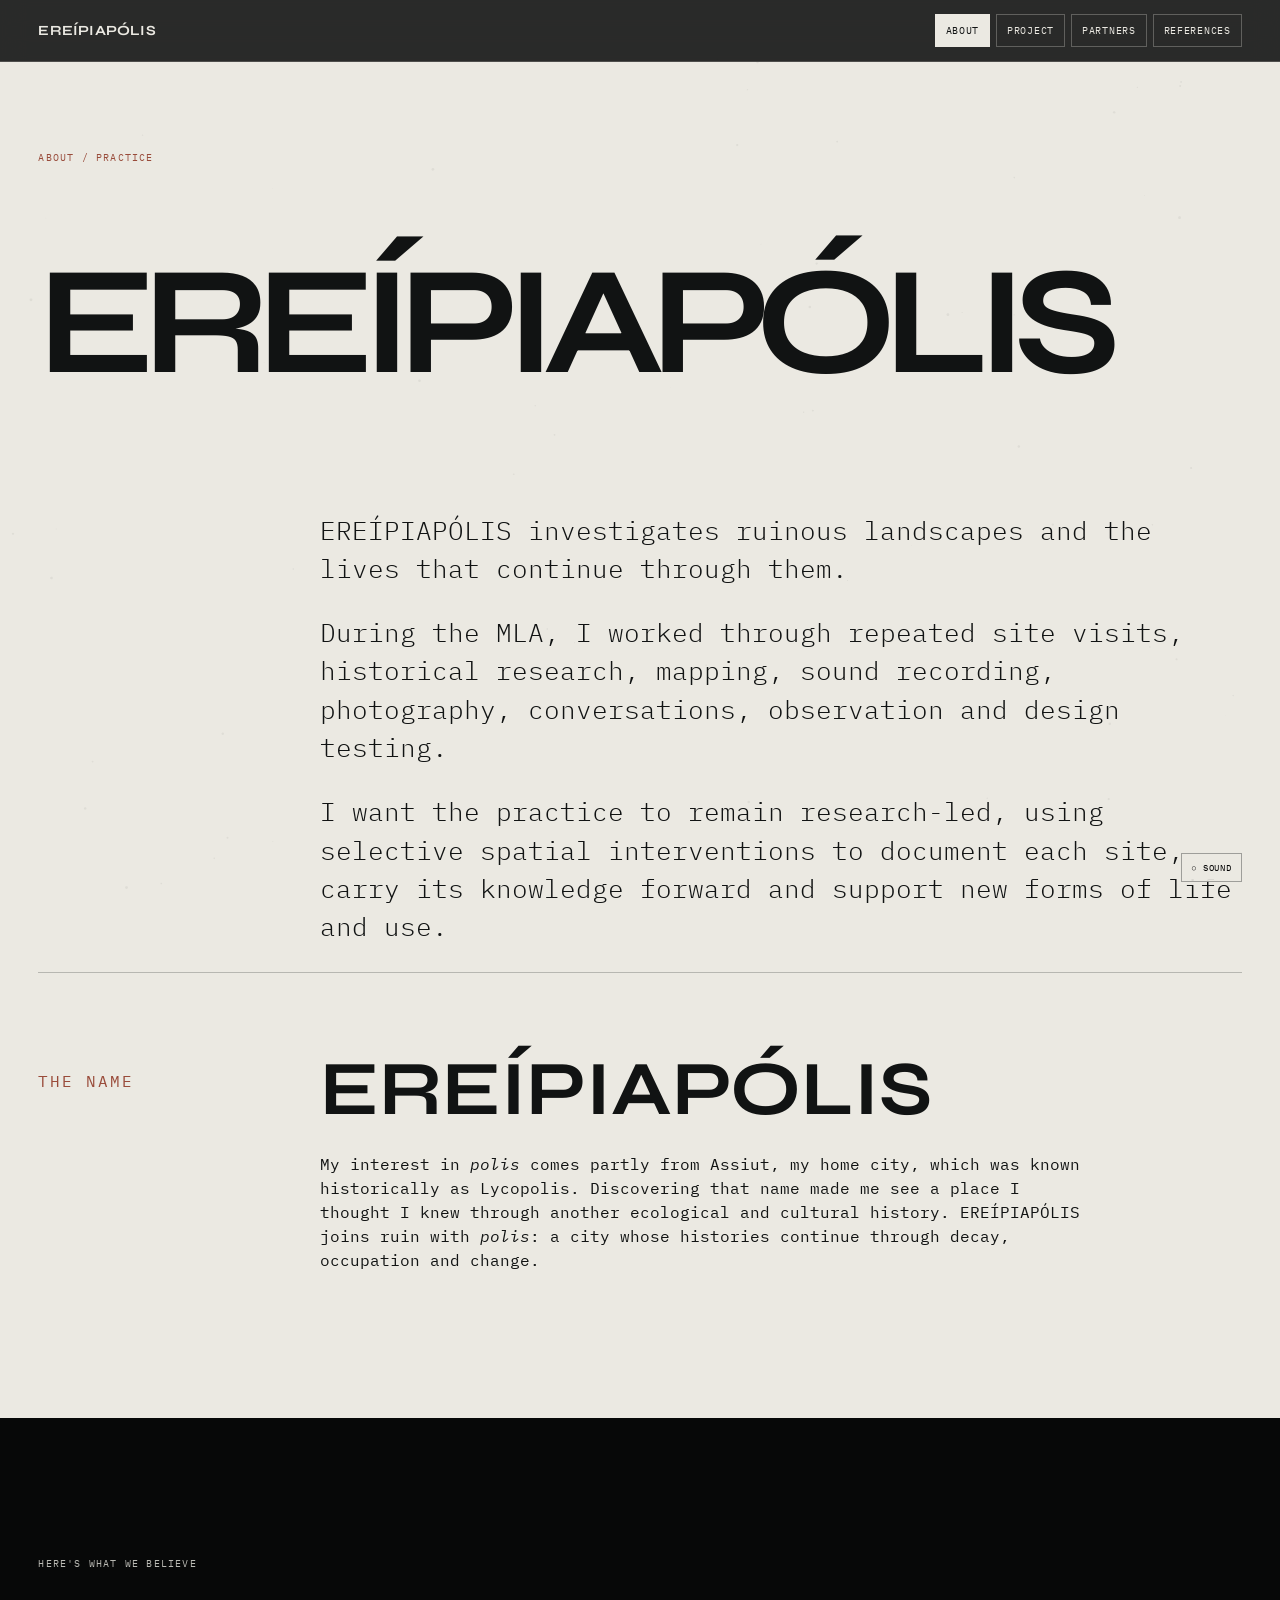
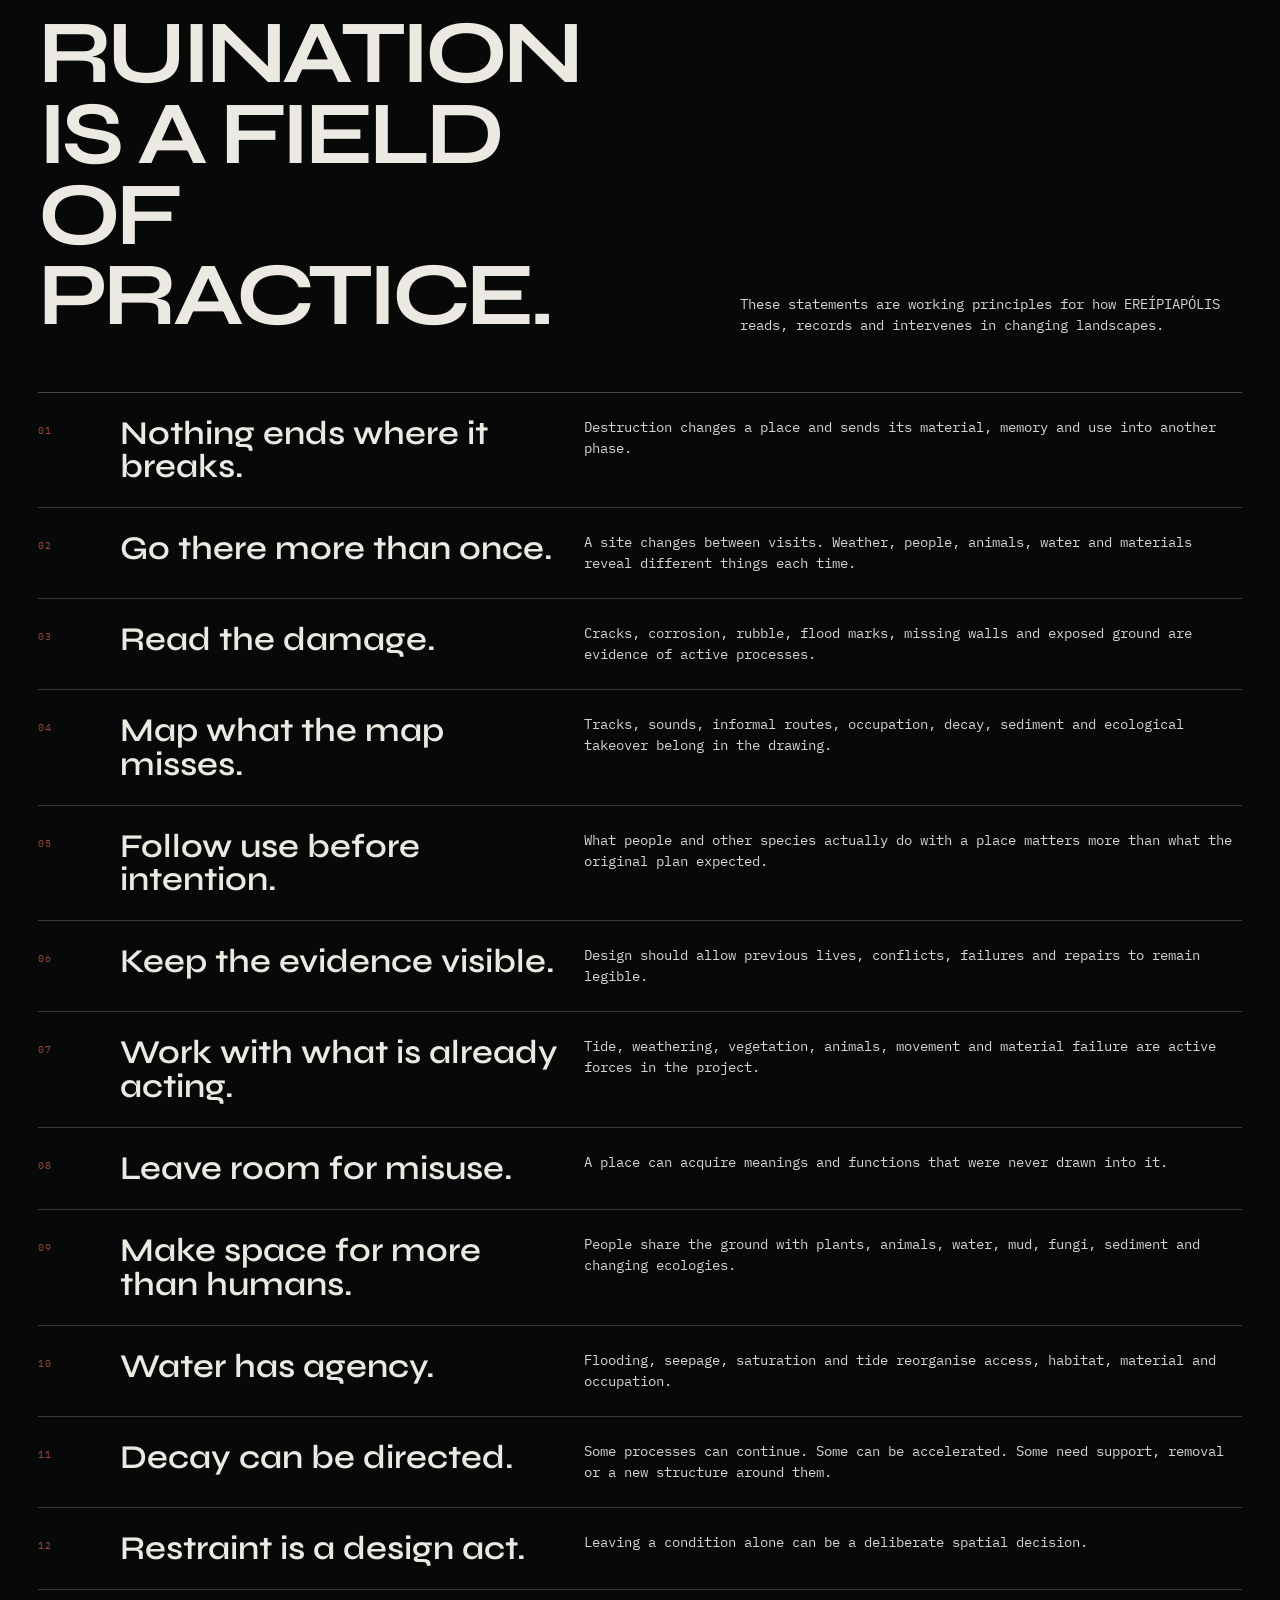
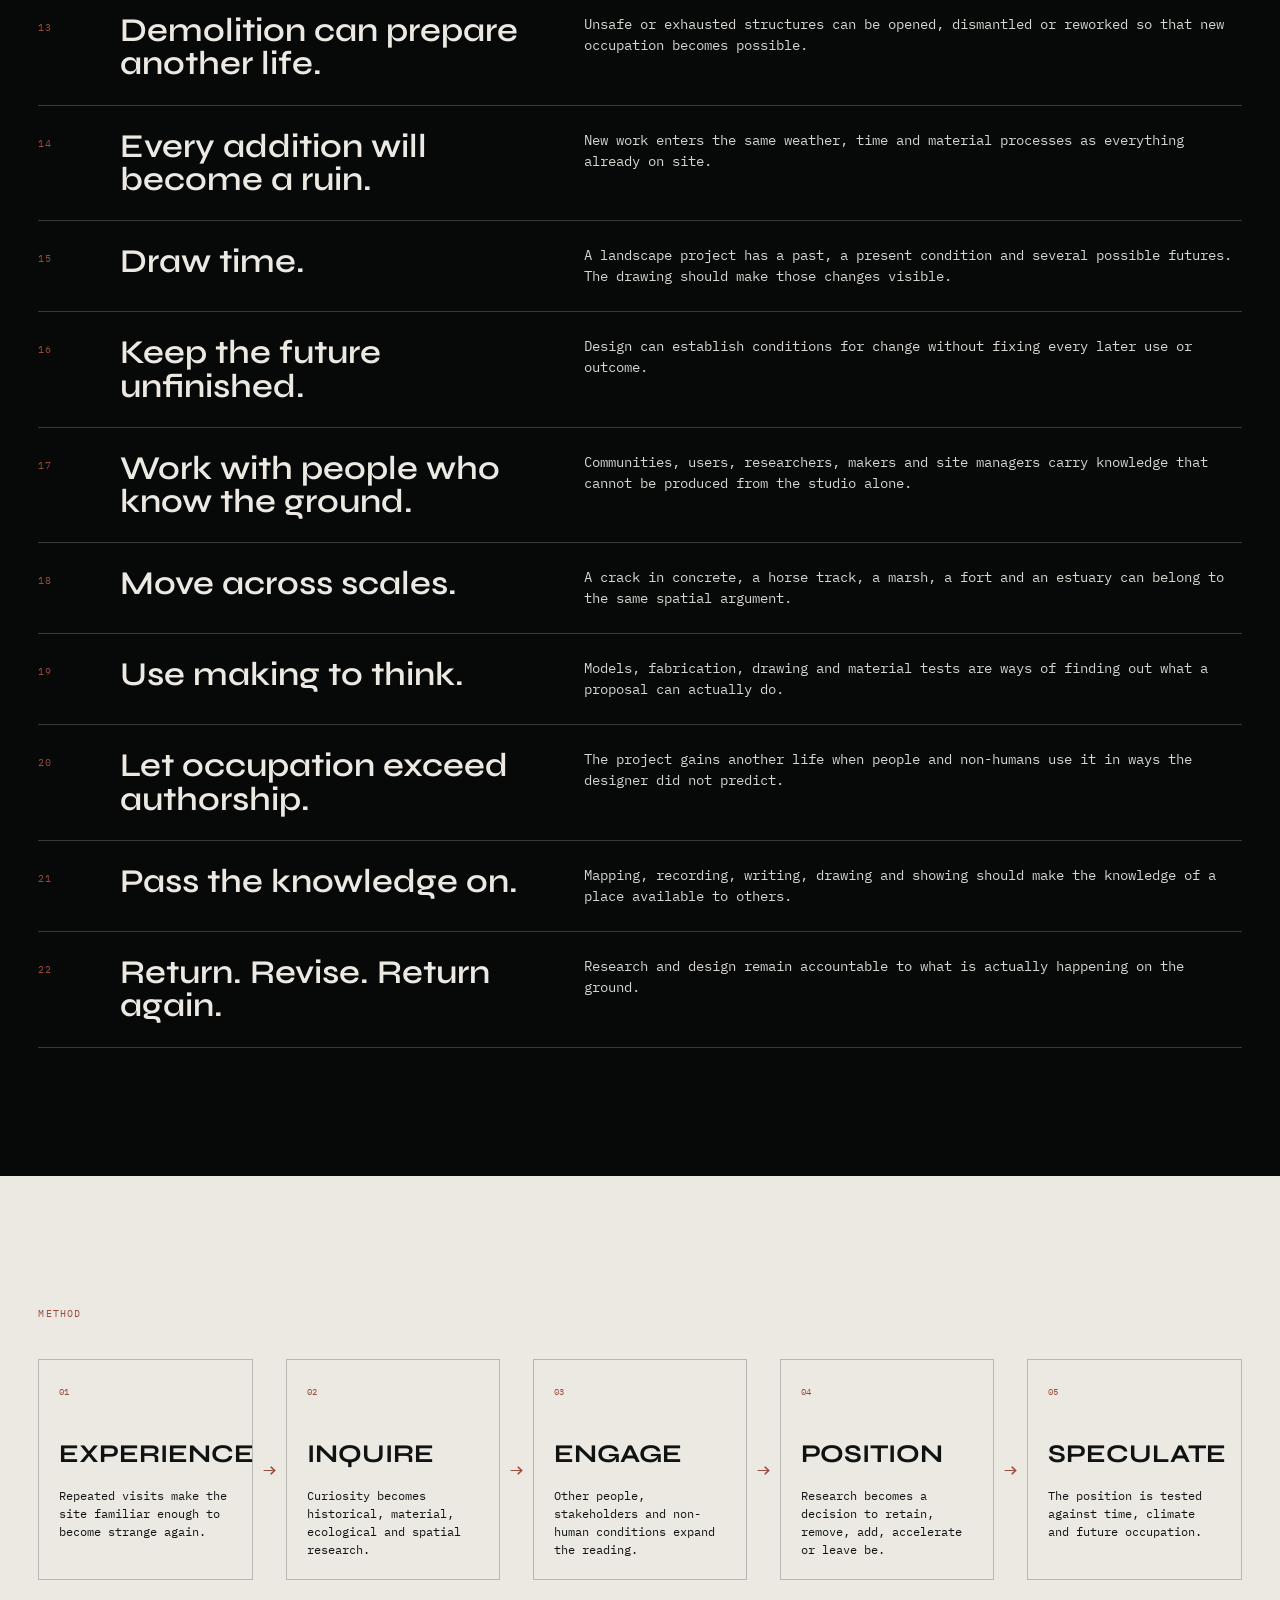
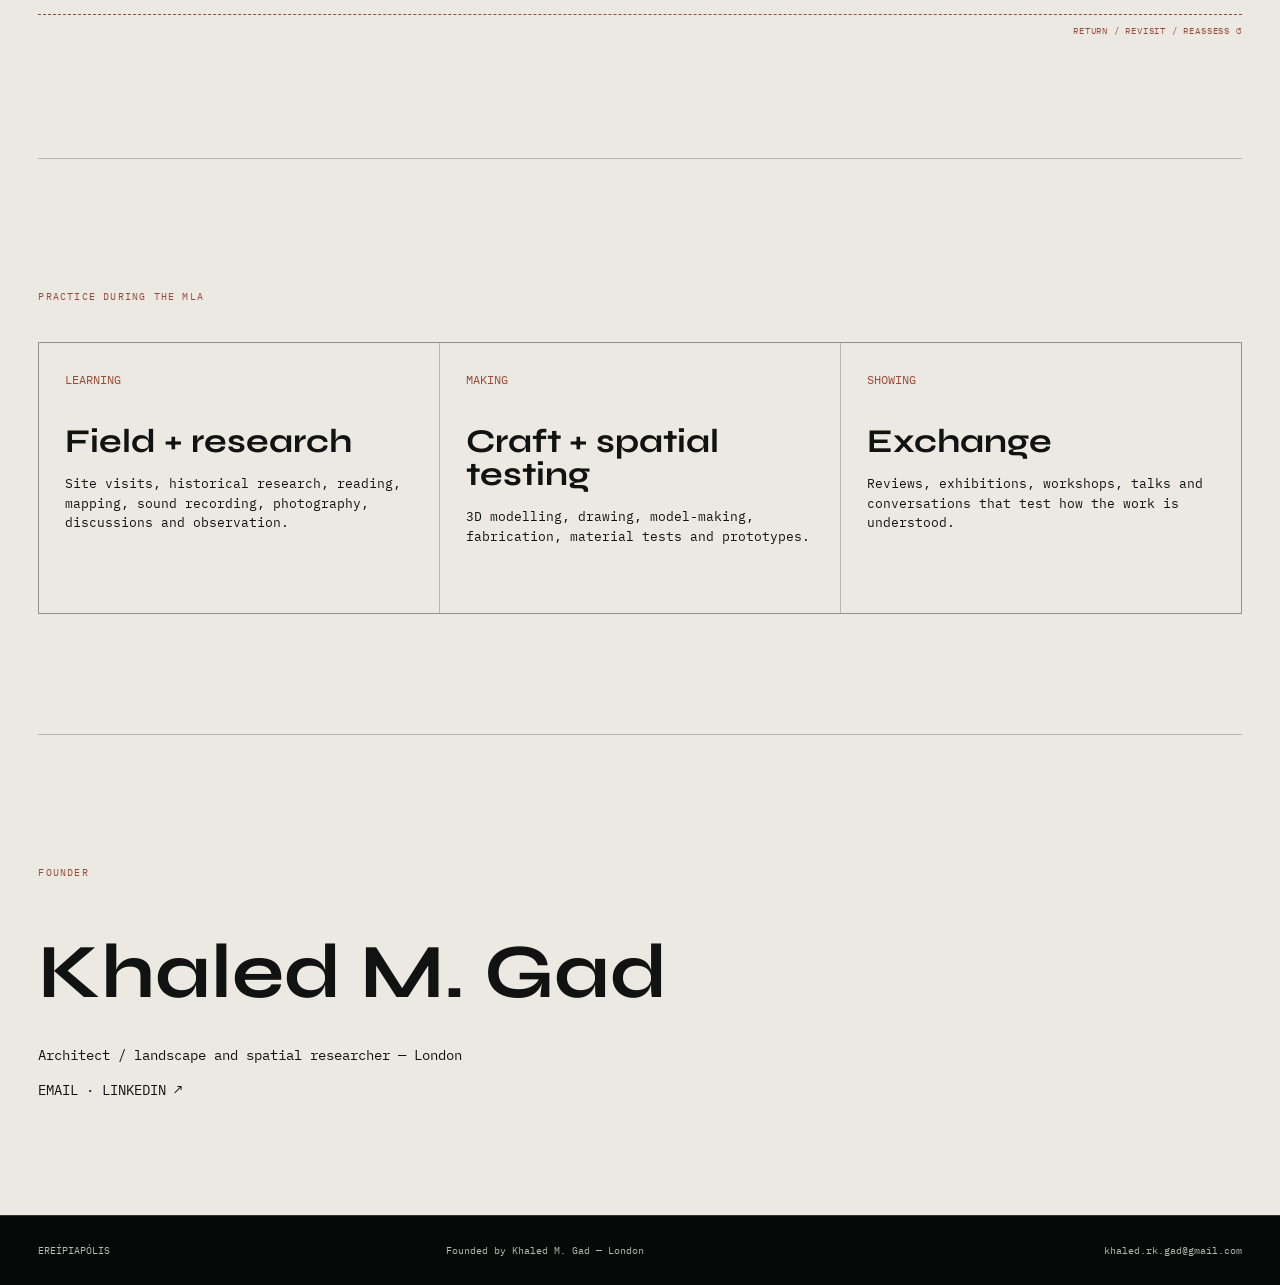
==== commit 484311cc: "Restore EREIPIApolis V7.1 manifesto as main site" ====
--- a/about.html
+++ b/about.html
@@ -1,22 +1,89 @@
 <!doctype html>
 <html lang="en">
 <head>
-  <meta charset="utf-8"><meta name="viewport" content="width=device-width,initial-scale=1"><meta name="theme-color" content="#090c0b">
-  <link rel="preconnect" href="https://fonts.googleapis.com"><link rel="preconnect" href="https://fonts.gstatic.com" crossorigin><link href="https://fonts.googleapis.com/css2?family=IBM+Plex+Mono:wght@300;400;500;600&family=Syne:wght@400;500;600;700;800&display=swap" rel="stylesheet">
-  <link rel="stylesheet" href="assets/css/styles.css"><link rel="stylesheet" href="assets/css/v71-restored.css"><link rel="icon" href="assets/images/favicon.svg" type="image/svg+xml">
-  <title>About — EREÍPIAPÓLIS</title><meta name="description" content="The name, position, method and manifesto of EREÍPIAPÓLIS.">
-  <meta property="og:type" content="website"><meta property="og:title" content="About — EREÍPIAPÓLIS"><meta property="og:description" content="Places have afterlives."><meta property="og:image" content="https://raw.githubusercontent.com/khaledrk/Sanctum/ereipiapolis-v7-3-final/assets/images/og.png"><meta name="twitter:card" content="summary_large_image">
+<meta charset="utf-8"><meta name="viewport" content="width=device-width,initial-scale=1">
+<title>About — EREÍPIAPÓLIS</title>
+<link rel="icon" href="assets/favicon.svg" type="image/svg+xml">
+<link rel="stylesheet" href="styles.css">
 </head>
-<body class="internal-page">
-  <div class="weather" aria-hidden="true"><canvas id="sporeCanvas"></canvas><div class="fog fog-a"></div><div class="fog fog-b"></div><div class="erosion"></div><div class="grain"></div></div><div class="cursor-reticle" aria-hidden="true"><i></i><span></span></div>
-  <header class="site-header"><a class="sigil" href="index.html"><img src="assets/images/favicon.svg" alt=""><span>EREÍPIAPÓLIS</span></a><button class="menu-toggle" aria-label="Open navigation">INDEX</button><nav class="site-nav"><a href="about.html" aria-current="page">About</a><a href="project.html">Project</a><a href="partners.html">Partners</a><a href="references.html">References</a></nav></header>
-  <main>
-    <section class="page-intro"><p class="index-label">01 / ABOUT</p><h1>Places have afterlives.</h1><p class="lede">EREÍPIAPÓLIS reads damaged, abandoned and changing landscapes through fragments, traces and agencies, then works with the futures already emerging from them.</p></section>
-    <section class="name-section"><div><p class="index-label">NAME / ORIGIN</p><h2>EREÍPIAPÓLIS</h2></div><div><p>I come from Asyut in Upper Egypt. Its older histories, including Lycopolis, opened another way of seeing a city I thought I already knew.</p><p>I grew up in Jeddah. My neighbourhood was destroyed, along with many of the places I loved. Returning meant encountering the city through absence, memory and ruins.</p><p>EREÍPIAPÓLIS carries those experiences into a practice concerned with forgotten, abandoned and destroyed places, and with the lives and landscapes that continue after them.</p></div></section>
-    <section class="practice-position"><p class="index-label">POSITION / 05 SENTENCES</p><div><p>We begin with repeated visits, lived knowledge and what the official map leaves out.</p><p>We read decay, informal occupation and ecological succession as active evidence.</p><p>We work through continuation, acceleration and cohabitation instead of default restoration.</p><p>We use drawing, recording and making to test the smallest consequential intervention.</p><p>We return to see what changed, who arrived and what the work must become next.</p></div></section>
-    <section class="method-transect"><div class="method-axis"></div><article><b>EXPERIENCE</b><p>Experience the space.</p></article><article><b>INQUIRE</b><p>Follow the questions it creates.</p></article><article><b>ENGAGE</b><p>Work with people already holding it.</p></article><article><b>POSITION</b><p>Place a careful intervention.</p></article><article><b>SPECULATE</b><p>Draw time and future occupation.</p></article><article><b>RETURN</b><p>Return with more questions.</p></article></section>
-    <section class="manifesto-grid"><article><span>01</span><h2>Nothing ends where it breaks.</h2></article><article><span>02</span><h2>Go there more than once.</h2></article><article><span>03</span><h2>Read the damage.</h2></article><article><span>04</span><h2>Map what the map misses.</h2></article><article><span>05</span><h2>Follow use before intention.</h2></article><article><span>06</span><h2>Listen before drawing.</h2></article><article><span>07</span><h2>Work with what is already acting.</h2></article><article><span>08</span><h2>Leave room for misuse.</h2></article><article><span>09</span><h2>Water has agency.</h2></article><article><span>10</span><h2>Decay can be directed.</h2></article><article><span>11</span><h2>Restraint is a design act.</h2></article><article><span>12</span><h2>Every addition will become a ruin.</h2></article><article><span>13</span><h2>Draw time.</h2></article><article><span>14</span><h2>Keep the future unfinished.</h2></article><article><span>15</span><h2>Use making to think.</h2></article><article><span>16</span><h2>Let occupation exceed authorship.</h2></article><article><span>17</span><h2>Share the evidence.</h2></article><article><span>18</span><h2>Return. Revise. Return again.</h2></article></section>
-  </main>
-  <audio id="clickSound" src="assets/audio/click.wav" preload="auto"></audio><audio id="stormSound" src="https://upload.wikimedia.org/wikipedia/commons/transcoded/7/72/Rain_and_thunder.ogg/Rain_and_thunder.ogg.mp3" loop preload="none"></audio><script src="data/site-data.js"></script><script src="assets/js/app.js"></script><script src="assets/js/v71-restored.js"></script>
-</body>
-</html>
+<body data-page="about">
+<canvas id="spore-field" aria-hidden="true"></canvas><div class="site-grain"></div><div class="cursor"><span></span></div>
+<button class="sound-toggle" id="sound-toggle" data-on="false">SOUND</button>
+<audio id="site-ambience" loop preload="auto"><source src="https://upload.wikimedia.org/wikipedia/commons/4/42/Rain_and_thunder.ogg" type="audio/ogg"><source src="https://upload.wikimedia.org/wikipedia/commons/transcoded/4/42/Rain_and_thunder.ogg/Rain_and_thunder.ogg.mp3" type="audio/mpeg"></audio>
+
+<header class="site-header">
+  <a class="brand" href="index.html">EREÍPIAPÓLIS</a>
+  <button class="menu-toggle" aria-expanded="false" aria-label="Open menu">MENU</button>
+  <nav class="site-nav" aria-label="Primary navigation">
+    <a href="about.html">ABOUT</a>
+    <a href="project.html">PROJECT</a>
+    <a href="partners.html">PARTNERS</a>
+    <a href="references.html">REFERENCES</a>
+  </nav>
+</header>
+
+<main class="page-shell">
+<section class="page-lead">
+  <p class="section-code">ABOUT / PRACTICE</p>
+  <h1>EREÍPIAPÓLIS</h1>
+  <div class="lead-copy">
+    <p>EREÍPIAPÓLIS investigates ruinous landscapes and the lives that continue through them.</p>
+    <p>During the MLA, I worked through repeated site visits, historical research, mapping, sound recording, photography, conversations, observation and design testing.</p>
+    <p>I want the practice to remain research-led, using selective spatial interventions to document each site, carry its knowledge forward and support new forms of life and use.</p>
+  </div>
+</section>
+<section class="name-stratum split-section"><p class="section-code">THE NAME</p><div><h2>EREÍPIAPÓLIS</h2><p>My interest in <em>polis</em> comes partly from Assiut, my home city, which was known historically as Lycopolis. Discovering that name made me see a place I thought I knew through another ecological and cultural history. EREÍPIAPÓLIS joins ruin with <em>polis</em>: a city whose histories continue through decay, occupation and change.</p></div></section>
+<section class="ethos-section chapter-black manifesto-section">
+  <p class="section-code">HERE'S WHAT WE BELIEVE</p>
+  <div class="manifesto-intro">
+    <h2>RUINATION IS A FIELD OF PRACTICE.</h2>
+    <p>These statements are working principles for how EREÍPIAPÓLIS reads, records and intervenes in changing landscapes.</p>
+  </div>
+  <div class="manifesto-list-long">
+    <article><span>01</span><h3>Nothing ends where it breaks.</h3><p>Destruction changes a place and sends its material, memory and use into another phase.</p></article>
+    <article><span>02</span><h3>Go there more than once.</h3><p>A site changes between visits. Weather, people, animals, water and materials reveal different things each time.</p></article>
+    <article><span>03</span><h3>Read the damage.</h3><p>Cracks, corrosion, rubble, flood marks, missing walls and exposed ground are evidence of active processes.</p></article>
+    <article><span>04</span><h3>Map what the map misses.</h3><p>Tracks, sounds, informal routes, occupation, decay, sediment and ecological takeover belong in the drawing.</p></article>
+    <article><span>05</span><h3>Follow use before intention.</h3><p>What people and other species actually do with a place matters more than what the original plan expected.</p></article>
+    <article><span>06</span><h3>Keep the evidence visible.</h3><p>Design should allow previous lives, conflicts, failures and repairs to remain legible.</p></article>
+    <article><span>07</span><h3>Work with what is already acting.</h3><p>Tide, weathering, vegetation, animals, movement and material failure are active forces in the project.</p></article>
+    <article><span>08</span><h3>Leave room for misuse.</h3><p>A place can acquire meanings and functions that were never drawn into it.</p></article>
+    <article><span>09</span><h3>Make space for more than humans.</h3><p>People share the ground with plants, animals, water, mud, fungi, sediment and changing ecologies.</p></article>
+    <article><span>10</span><h3>Water has agency.</h3><p>Flooding, seepage, saturation and tide reorganise access, habitat, material and occupation.</p></article>
+    <article><span>11</span><h3>Decay can be directed.</h3><p>Some processes can continue. Some can be accelerated. Some need support, removal or a new structure around them.</p></article>
+    <article><span>12</span><h3>Restraint is a design act.</h3><p>Leaving a condition alone can be a deliberate spatial decision.</p></article>
+    <article><span>13</span><h3>Demolition can prepare another life.</h3><p>Unsafe or exhausted structures can be opened, dismantled or reworked so that new occupation becomes possible.</p></article>
+    <article><span>14</span><h3>Every addition will become a ruin.</h3><p>New work enters the same weather, time and material processes as everything already on site.</p></article>
+    <article><span>15</span><h3>Draw time.</h3><p>A landscape project has a past, a present condition and several possible futures. The drawing should make those changes visible.</p></article>
+    <article><span>16</span><h3>Keep the future unfinished.</h3><p>Design can establish conditions for change without fixing every later use or outcome.</p></article>
+    <article><span>17</span><h3>Work with people who know the ground.</h3><p>Communities, users, researchers, makers and site managers carry knowledge that cannot be produced from the studio alone.</p></article>
+    <article><span>18</span><h3>Move across scales.</h3><p>A crack in concrete, a horse track, a marsh, a fort and an estuary can belong to the same spatial argument.</p></article>
+    <article><span>19</span><h3>Use making to think.</h3><p>Models, fabrication, drawing and material tests are ways of finding out what a proposal can actually do.</p></article>
+    <article><span>20</span><h3>Let occupation exceed authorship.</h3><p>The project gains another life when people and non-humans use it in ways the designer did not predict.</p></article>
+    <article><span>21</span><h3>Pass the knowledge on.</h3><p>Mapping, recording, writing, drawing and showing should make the knowledge of a place available to others.</p></article>
+    <article><span>22</span><h3>Return. Revise. Return again.</h3><p>Research and design remain accountable to what is actually happening on the ground.</p></article>
+  </div>
+</section>
+<section class="operations-section"><p class="section-code">METHOD</p><div class="method-sequence method-sequence-about">
+<article><span>01</span><h3>EXPERIENCE</h3><p>Repeated visits make the site familiar enough to become strange again.</p></article><b>→</b>
+<article><span>02</span><h3>INQUIRE</h3><p>Curiosity becomes historical, material, ecological and spatial research.</p></article><b>→</b>
+<article><span>03</span><h3>ENGAGE</h3><p>Other people, stakeholders and non-human conditions expand the reading.</p></article><b>→</b>
+<article><span>04</span><h3>POSITION</h3><p>Research becomes a decision to retain, remove, add, accelerate or leave be.</p></article><b>→</b>
+<article><span>05</span><h3>SPECULATE</h3><p>The position is tested against time, climate and future occupation.</p></article>
+<div class="return-line">RETURN / REVISIT / REASSESS ↺</div></div></section>
+<section class="field-vocabulary chapter-bone"><p class="section-code">PRACTICE DURING THE MLA</p><div class="fieldnote-grid three-up">
+<article><small>LEARNING</small><h3>Field + research</h3><p>Site visits, historical research, reading, mapping, sound recording, photography, discussions and observation.</p></article>
+<article><small>MAKING</small><h3>Craft + spatial testing</h3><p>3D modelling, drawing, model-making, fabrication, material tests and prototypes.</p></article>
+<article><small>SHOWING</small><h3>Exchange</h3><p>Reviews, exhibitions, workshops, talks and conversations that test how the work is understood.</p></article>
+</div></section>
+<section class="founder-block"><p class="section-code">FOUNDER</p><h2>Khaled M. Gad</h2><p>Architect / landscape and spatial researcher — London</p><p><a href="mailto:khaled.rk.gad@gmail.com">EMAIL</a> · <a href="https://linkedin.com/in/khaled-ragab" target="_blank" rel="noopener">LINKEDIN ↗</a></p></section>
+</main>
+
+<footer class="site-footer">
+  <span>EREÍPIAPÓLIS</span>
+  <span>Founded by Khaled M. Gad — London</span>
+  <a href="mailto:khaled.rk.gad@gmail.com">khaled.rk.gad@gmail.com</a>
+</footer>
+
+<script src="script.js"></script>
+</body></html>
--- a/styles.css
+++ b/styles.css
@@ -0,0 +1,166 @@
+
+@import url('https://fonts.googleapis.com/css2?family=IBM+Plex+Mono:wght@300;400;500;600&family=Syne:wght@500;600;700;800&display=swap');
+:root{
+ --bone:#ebe9e2;--paper:#f5f4ef;--ash:#b9b9b3;--mid:#777b78;--ink:#111313;--deep:#070808;
+ --rust:#994b3a;--acid:#c3cc72;--line:rgba(17,19,19,.23);--mono:'IBM Plex Mono',monospace;--display:'Syne',sans-serif;
+ --pad:clamp(18px,3vw,48px)
+}
+*{box-sizing:border-box}html{scroll-behavior:smooth;background:var(--deep)}body{margin:0;background:var(--bone);color:var(--ink);font:14px/1.5 var(--mono);overflow-x:hidden}
+a{color:inherit;text-decoration:none}button{font:inherit}img{display:block;max-width:100%}
+h1,h2,h3{font-family:var(--display)}.micro,.section-code{font-size:10px;letter-spacing:.12em;text-transform:uppercase}.section-code{color:var(--rust)}
+.site-header{position:fixed;z-index:90;left:0;right:0;top:0;padding:14px var(--pad);display:flex;justify-content:space-between;align-items:center;background:rgba(10,11,11,.86);color:var(--bone);border-bottom:1px solid rgba(235,233,226,.19);backdrop-filter:blur(12px);transition:transform .3s}
+.brand{font-family:var(--display);font-weight:700;letter-spacing:.015em}.site-nav{display:flex;gap:6px}.site-nav a,.menu-toggle{border:1px solid rgba(235,233,226,.28);padding:8px 10px;font-size:10px;letter-spacing:.07em}.site-nav a:hover,.site-nav a.active{background:var(--bone);color:var(--ink)}.menu-toggle{display:none;background:none;color:inherit}
+.site-footer{display:grid;grid-template-columns:1fr 1fr 1fr;gap:20px;padding:27px var(--pad);background:var(--deep);color:var(--ash);border-top:1px solid rgba(255,255,255,.16);font-size:10px}.site-footer a{text-align:right}
+.site-grain{position:fixed;inset:0;pointer-events:none;z-index:80;opacity:.045;background-image:url("data:image/svg+xml,%3Csvg viewBox='0 0 160 160' xmlns='http://www.w3.org/2000/svg'%3E%3Cfilter id='n'%3E%3CfeTurbulence type='fractalNoise' baseFrequency='.86' numOctaves='3' stitchTiles='stitch'/%3E%3C/filter/%3E%3Crect width='100%25' height='100%25' filter='url(%23n)'/%3E%3C/svg%3E")}
+#spore-field{position:fixed;inset:0;width:100%;height:100%;z-index:2;pointer-events:none;opacity:.18;mix-blend-mode:multiply}
+.cursor{position:fixed;left:-50px;top:-50px;width:25px;height:25px;border:1px solid var(--rust);border-radius:50%;z-index:300;pointer-events:none;transform:translate(-50%,-50%);mix-blend-mode:difference;transition:width .15s,height .15s,background .15s}.cursor:before,.cursor:after{content:"";position:absolute;background:var(--rust)}.cursor:before{width:1px;height:39px;left:50%;top:-8px}.cursor:after{height:1px;width:39px;top:50%;left:-8px}.cursor.active{width:53px;height:53px;background:rgba(153,75,58,.16)}
+.sound-toggle{position:fixed;right:var(--pad);bottom:18px;z-index:100;border:1px solid rgba(17,19,19,.35);background:rgba(235,233,226,.92);padding:7px 9px;font-size:9px;letter-spacing:.08em}.sound-toggle:before{content:"○ ";}.sound-toggle[data-on=true]:before{content:"● "}
+.reveal{opacity:0;transform:translateY(18px);transition:.55s cubic-bezier(.2,.7,.2,1)}.reveal.visible{opacity:1;transform:none}
+
+/* ENTRY */
+.entry-stage{position:fixed;inset:0;z-index:500;background:var(--deep);color:var(--bone);display:grid;place-items:center;overflow:hidden}
+.entry-stage.run{animation:entryOut .85s ease 2.45s forwards}
+.entry-weather{position:absolute;inset:-15%;filter:blur(42px);opacity:.62;background:radial-gradient(ellipse at 30% 45%,rgba(225,228,226,.24),transparent 30%),radial-gradient(ellipse at 70% 55%,rgba(180,185,182,.18),transparent 35%);animation:weatherMove 5s ease-in-out infinite alternate}
+.entry-copy{position:relative;text-align:center;z-index:2;max-width:90vw}.entry-copy h1{font-size:clamp(46px,9vw,138px);line-height:.84;letter-spacing:-.075em;margin:18px 0 22px}.entry-line{font-size:clamp(14px,1.6vw,21px);letter-spacing:.025em}.entry-stage.run .entry-copy{animation:entryCopy 2.45s ease forwards}
+.entry-gate{margin-top:32px}.entry-gate button{background:transparent;border:1px solid rgba(235,233,226,.55);color:var(--bone);padding:10px 14px;margin:4px;font-size:10px;letter-spacing:.08em}.entry-gate button:hover{background:var(--bone);color:var(--ink)}.entry-gate small{display:block;margin-top:10px;color:var(--ash)}
+@keyframes entryCopy{0%{opacity:1;transform:scale(1)}60%{opacity:1}100%{opacity:0;transform:scale(1.018)}}@keyframes entryOut{to{opacity:0;visibility:hidden}}@keyframes weatherMove{to{transform:translate3d(4%,-2%,0) scale(1.05);opacity:.42}}
+
+/* HOME HERO */
+.time-rail{position:fixed;z-index:20;left:10px;top:50%;transform:translateY(-50%);display:flex;flex-direction:column;align-items:center;color:rgba(255,255,255,.5);font-size:8px;pointer-events:none}.time-rail i{display:block;width:1px;height:28px;background:rgba(255,255,255,.2);margin:4px 0}
+.hero-world{min-height:100svh;padding:74px var(--pad) 24px;background:var(--deep);color:var(--bone);position:relative;z-index:3;display:grid;grid-template-rows:auto 1fr auto;gap:12px}
+.hero-meta{display:flex;justify-content:space-between;gap:20px;font-size:9px;letter-spacing:.085em}.hero-meta.bottom{align-items:center}.hero-meta.bottom a{border-bottom:1px solid}
+.hero-plate{border:1px solid rgba(235,233,226,.22);background:#282a2a;position:relative;overflow:hidden;width:100%;min-height:0;padding:18px;cursor:crosshair;display:flex;align-items:center;justify-content:center}
+.hero-plate img{width:100%;height:100%;object-fit:contain;max-height:78vh}
+.hero-base{filter:grayscale(1) contrast(1.02)}
+.hero-refract{position:absolute;inset:18px;width:calc(100% - 36px)!important;height:calc(100% - 36px)!important;pointer-events:none;filter:grayscale(1) contrast(1.35) brightness(1.05);opacity:.72;clip-path:circle(0px at 50% 50%);transform:translate(4px,-2px)}
+.weather-field{position:absolute;inset:-10%;pointer-events:none;opacity:.26;filter:blur(32px);background:radial-gradient(ellipse at 15% 25%,rgba(255,255,255,.65),transparent 30%),radial-gradient(ellipse at 82% 70%,rgba(190,195,192,.55),transparent 36%);animation:weatherMove 12s ease-in-out infinite alternate}
+.scan-field{position:absolute;left:0;right:0;height:1px;top:5%;background:rgba(255,255,255,.26);box-shadow:0 0 20px rgba(255,255,255,.2);animation:scanDown 8s linear infinite}@keyframes scanDown{to{transform:translateY(72vh)}}
+
+/* CHAPTERS */
+.chapter-black{background:var(--deep);color:var(--bone)}.chapter-bone{background:var(--bone)}
+.project-gate,.practice-field,.evidence-patches,.relations-gate,.closing-field{padding:clamp(80px,10vw,150px) var(--pad);position:relative;z-index:3;border-top:1px solid var(--line)}
+.project-gate-copy{display:grid;grid-template-columns:1.15fr .85fr;gap:8vw;margin-top:60px}.project-gate h2{font-size:clamp(58px,10vw,150px);line-height:.73;letter-spacing:-.08em;margin:0}.gate-description{align-self:end}.gate-description p{font-size:17px;max-width:620px}.data-bands{display:flex;flex-wrap:wrap;gap:5px;margin:30px 0}.data-bands span{border:1px solid rgba(235,233,226,.34);padding:7px 9px;font-size:9px}.button-light{display:inline-block;border:1px solid currentColor;padding:10px 13px;font-size:10px;letter-spacing:.08em}.button-light:hover{background:var(--bone);color:var(--deep)}
+.practice-heading{display:grid;grid-template-columns:1.4fr .6fr;gap:8vw;margin:55px 0}.practice-heading h2,.patch-intro h2,.relations-grid-home h2,.closing-field h2{font-size:clamp(40px,7vw,100px);line-height:.94;letter-spacing:-.06em;margin:0}.practice-heading p{align-self:end;max-width:470px}
+.system-orbit{height:min(67vw,690px);min-height:510px;position:relative;border:1px solid var(--ink);background:radial-gradient(circle at center,rgba(153,75,58,.09),transparent 44%),repeating-radial-gradient(circle at center,transparent 0 58px,rgba(17,19,19,.08) 59px 60px);overflow:hidden}
+.system-node{position:absolute;left:var(--x);top:var(--y);z-index:5;transform:translate(-50%,-50%);background:var(--bone);border:1px solid var(--ink);box-shadow:6px 6px 0 var(--ink);padding:13px 15px;font-weight:600;letter-spacing:.04em;cursor:pointer;transition:.16s}.system-node span{display:block;color:var(--rust);font-size:9px}.system-node:hover,.system-node:focus{background:var(--acid);transform:translate(calc(-50% + 4px),calc(-50% + 4px));box-shadow:2px 2px 0 var(--ink)}.system-node.core{background:var(--ink);color:var(--bone)}
+.root-lines{position:absolute;inset:4%;width:92%;height:92%}.root-lines path{fill:none;stroke:var(--rust);stroke-width:1.2;stroke-dasharray:9 8;animation:rootDash 24s linear infinite}@keyframes rootDash{to{stroke-dashoffset:-500}}.orbit-note{position:absolute;left:50%;bottom:24px;transform:translateX(-50%);background:var(--ink);color:var(--bone);padding:8px 11px;font-size:10px;max-width:72%;text-align:center}
+.patch-intro{display:grid;grid-template-columns:1.2fr .8fr;gap:8vw;margin:55px 0}.patch-intro p{align-self:end}
+.patch-grid{display:grid;grid-template-columns:1.2fr .8fr 1fr;grid-auto-rows:minmax(190px,auto);gap:9px}.patch{border:1px solid var(--line);padding:24px;display:flex;flex-direction:column;background:var(--paper);position:relative;overflow:hidden}.patch:after{content:"";position:absolute;width:130px;height:130px;border-radius:50%;border:1px solid rgba(153,75,58,.24);right:-40px;bottom:-50px}.patch h3{font-size:clamp(24px,3vw,44px);line-height:1;margin:32px 0 14px}.patch p{max-width:470px}.patch span{font-size:8px;letter-spacing:.08em;color:var(--mid);margin-top:auto}.p1{grid-row:span 2}.p4{grid-column:2/4}.p3{background:var(--ink);color:var(--bone)}
+.relations-grid-home{display:grid;grid-template-columns:1fr 1fr;gap:8vw;margin-top:60px}.relations-grid-home>div{border-top:1px solid rgba(235,233,226,.35)}.relations-grid-home a{display:grid;grid-template-columns:1fr auto;gap:20px;padding:20px 0;border-bottom:1px solid rgba(235,233,226,.25);font-family:var(--display);font-size:clamp(18px,2.2vw,30px)}.relations-grid-home a span{font:10px var(--mono);color:var(--ash);align-self:center}.relations-grid-home a:hover{padding-left:8px;color:var(--acid)}
+.closing-field{min-height:65vh;display:flex;flex-direction:column;justify-content:center}.closing-field h2{max-width:1050px}.closing-field a{margin-top:40px;border-bottom:1px solid;width:max-content}
+
+/* INNER PAGES */
+.page-shell{padding:140px var(--pad) 100px;position:relative;z-index:3}.page-lead{min-height:72vh;display:grid;grid-template-columns:.4fr 1.6fr;gap:4vw;align-content:start}.page-lead h1{grid-column:1/-1;font-size:clamp(66px,12vw,180px);line-height:.74;letter-spacing:-.085em;margin:40px 0 55px}.lead-copy{grid-column:2;max-width:920px}.lead-copy p{font-size:clamp(18px,2vw,29px);font-weight:300}
+.split-section{display:grid;grid-template-columns:.4fr 1.6fr;gap:4vw;padding:80px 0 130px;border-top:1px solid var(--line)}.split-section h2{font-size:clamp(40px,6vw,85px);line-height:.95;margin:0 0 26px}.split-section p{max-width:760px;font-size:16px}
+.ethos-section{margin:0 calc(var(--pad)*-1);padding:100px var(--pad)}.ethos-section .section-code{color:var(--ash)}.ethos-list{margin-top:55px;border-top:1px solid rgba(235,233,226,.28)}.ethos-list article{display:grid;grid-template-columns:55px .8fr 1.2fr;gap:25px;padding:25px 0;border-bottom:1px solid rgba(235,233,226,.22)}.ethos-list h3{font-size:clamp(23px,3vw,40px);margin:0}.ethos-list p{margin:0;color:#d5d5cf;max-width:650px}
+.operations-section{padding:120px 0}.operation-grid{margin-top:40px;display:grid;grid-template-columns:repeat(5,1fr);gap:1px;background:var(--line);border:1px solid var(--line)}.operation-grid article{background:var(--bone);padding:22px;min-height:270px}.operation-grid span{color:var(--rust)}.operation-grid h3{font-size:clamp(20px,2.2vw,32px);margin:45px 0 20px}.operation-grid p{font-size:12px}
+.field-vocabulary{padding:120px 0;border-top:1px solid var(--line)}.fieldnote-grid{display:grid;grid-template-columns:repeat(3,1fr);gap:1px;background:var(--line);border:1px solid var(--line);margin-top:38px}.fieldnote-grid article{background:var(--bone);padding:26px;min-height:270px}.fieldnote-grid small{color:var(--rust)}.fieldnote-grid h3{font-size:clamp(23px,2.6vw,38px);line-height:1;margin:35px 0 16px}.fieldnote-grid p{font-size:13px}.founder-block{padding:120px 0 0;border-top:1px solid var(--line)}.founder-block h2{font-size:clamp(40px,6vw,84px);margin:35px 0 15px}
+
+/* PROJECT */
+.project-page{position:relative;z-index:3;background:var(--bone)}.project-lead{padding:140px var(--pad) 90px}.project-title-grid{display:grid;grid-template-columns:1.15fr .85fr;gap:7vw;margin-top:45px}.project-title-grid h1{font-size:clamp(65px,11vw,165px);line-height:.72;letter-spacing:-.08em;margin:0}.project-abstract{font-size:16px;max-width:680px}.project-data{display:grid;grid-template-columns:1fr 1fr;border-top:1px solid var(--line);border-bottom:1px solid var(--line);margin-top:65px}.project-data>div{padding:18px 0;display:flex;gap:8px;flex-wrap:wrap}.project-data>div+div{border-left:1px solid var(--line);padding-left:20px}.project-data span{width:100%;font-size:9px;color:var(--rust);letter-spacing:.08em}.project-data b{font-size:9px;border:1px solid var(--line);padding:6px 8px;font-weight:500}.project-time{display:flex;align-items:center;margin-top:35px;overflow:auto;padding-bottom:6px}.project-time span{white-space:nowrap;font-size:10px}.project-time small{display:block;color:var(--mid);font-size:7px}.project-time i{height:1px;min-width:55px;flex:1;background:var(--line);margin:0 10px}
+.project-jump{position:sticky;top:59px;z-index:40;display:grid;grid-template-columns:repeat(4,1fr);background:var(--ink);color:var(--bone)}.project-jump a{text-align:center;padding:11px;border-right:1px solid rgba(255,255,255,.2);font-size:9px;letter-spacing:.08em}.project-jump a:hover{background:var(--acid);color:var(--ink)}
+.project-sequence{display:grid}.project-entry{padding:clamp(70px,9vw,130px) var(--pad);display:grid;grid-template-columns:.55fr 1.45fr;gap:5vw;border-top:1px solid var(--line);background:var(--bone)}.dark-entry{background:var(--ink);color:var(--bone)}.entry-copy{position:sticky;top:120px;align-self:start}.entry-no{color:var(--rust)}.entry-copy h2{font-size:clamp(28px,4.2vw,64px);line-height:.95;margin:24px 0}.entry-copy p:not(.micro){max-width:420px}.drawing{background:transparent;border:0;padding:0;cursor:crosshair;display:flex;justify-content:center}.drawing img{width:auto;height:auto;max-width:100%;object-fit:contain;background:#fff}.dark-entry .drawing img{box-shadow:0 0 0 1px rgba(255,255,255,.15)}
+.lightbox{position:fixed;inset:0;z-index:600;background:rgba(5,6,6,.97);display:none;align-items:center;justify-content:center;padding:45px}.lightbox.open{display:flex}.lightbox-image{max-width:93vw;max-height:92vh;object-fit:contain}.lightbox button{position:absolute;background:none;border:0;color:white;font-size:27px;padding:14px}.lightbox-close{top:10px;right:16px}.lightbox-prev{left:12px;top:50%}.lightbox-next{right:12px;top:50%}
+
+/* PARTNERS */
+.relation-roles{display:grid;grid-template-columns:repeat(2,1fr);border-top:1px solid var(--line)}.relation-roles article{padding:38px 38px 65px 0;border-bottom:1px solid var(--line)}.relation-roles article:nth-child(odd){border-right:1px solid var(--line)}.relation-roles article:nth-child(even){padding-left:38px}.relation-roles h2{font-size:clamp(30px,5vw,70px);line-height:.9;margin:28px 0}.relation-roles small{color:var(--rust);font-size:8px;letter-spacing:.08em}.open-call{margin:130px calc(var(--pad)*-1);padding:105px var(--pad)}.open-call-grid{display:grid;grid-template-columns:1.25fr .75fr;gap:8vw;margin-top:50px}.open-call h2{font-size:clamp(42px,7vw,98px);line-height:.94;margin:0}.open-call-grid>div{align-self:end}.future-relations{padding-bottom:80px}.relations-note{max-width:720px}.link-index,.reference-list{border-top:1px solid var(--line);margin-top:40px}.link-index a,.reference-list a{display:grid;grid-template-columns:1fr 1.2fr auto;gap:25px;padding:19px 0;border-bottom:1px solid var(--line);align-items:center}.link-index span,.reference-list span{font-family:var(--display);font-size:clamp(17px,2vw,28px)}.link-index small,.reference-list small{color:var(--mid)}.link-index a:hover,.reference-list a:hover{padding-left:8px}
+
+/* REFERENCES */
+.references-page .page-lead{min-height:62vh}.reference-group{padding:70px 0;border-top:1px solid var(--line)}.reference-group .reference-list{margin-top:28px}
+
+@media(max-width:850px){
+ .site-nav{display:none;position:absolute;right:var(--pad);top:54px;flex-direction:column;background:var(--deep);padding:8px}.site-nav.open{display:flex}.menu-toggle{display:block}
+ .time-rail{display:none}.hero-world{padding-left:12px;padding-right:12px}.hero-meta{font-size:7px}
+ .project-gate-copy,.practice-heading,.patch-intro,.relations-grid-home,.page-lead,.split-section,.project-title-grid,.project-entry,.open-call-grid{grid-template-columns:1fr}
+ .project-gate h2{font-size:17vw}.practice-heading p,.patch-intro p{margin-top:20px}
+ .patch-grid{grid-template-columns:1fr 1fr}.p1,.p4{grid-row:auto;grid-column:auto}.p3{grid-column:1/3}
+ .page-lead h1,.lead-copy{grid-column:1}.page-lead{min-height:auto;padding-bottom:80px}
+ .ethos-list article{grid-template-columns:38px 1fr}.ethos-list p{grid-column:2}
+ .operation-grid{grid-template-columns:1fr 1fr}.fieldnote-grid{grid-template-columns:1fr 1fr}
+ .project-data{grid-template-columns:1fr}.project-data>div+div{border-left:0;border-top:1px solid var(--line);padding-left:0}
+ .entry-copy{position:static}.project-entry{gap:30px}
+ .relation-roles{grid-template-columns:1fr}.relation-roles article,.relation-roles article:nth-child(odd),.relation-roles article:nth-child(even){border-right:0;padding-left:0}
+ .link-index a,.reference-list a{grid-template-columns:1fr auto}.link-index small,.reference-list small{grid-column:1/3}
+ .site-footer{grid-template-columns:1fr}.site-footer a{text-align:left}
+}
+@media(max-width:550px){
+ .system-orbit{min-height:580px}.system-node{font-size:9px;padding:9px}.patch-grid,.fieldnote-grid,.operation-grid{grid-template-columns:1fr}.p3{grid-column:auto}
+ .project-jump{overflow:auto;grid-template-columns:repeat(4,minmax(110px,1fr))}
+ .entry-copy h1{font-size:12vw}.hero-plate{padding:7px}.hero-plate img{max-height:70vh}.hero-refract{inset:7px;width:calc(100% - 14px)!important;height:calc(100% - 14px)!important}
+ .cursor{display:none}
+}
+@media(prefers-reduced-motion:reduce){*{animation-duration:.001ms!important;animation-iteration-count:1!important;scroll-behavior:auto!important}.cursor,#spore-field{display:none}}
+
+/* V7 — brief-led draft: readable, direct, image-first */
+.entry-copy h1{font-size:clamp(44px,7vw,108px)!important;max-width:calc(100vw - 80px);white-space:nowrap;letter-spacing:-.06em!important}
+.entry-copy{max-width:min(1180px,92vw)!important}
+.method-sequence{position:relative;display:grid;grid-template-columns:repeat(9,minmax(0,auto));align-items:stretch;gap:10px;margin-top:40px;padding-bottom:58px}
+.method-sequence article{min-width:0;border:1px solid var(--line);padding:20px;background:var(--bone);min-height:210px}.method-sequence article span{color:var(--rust);font-size:9px}.method-sequence article h3{font-size:clamp(18px,2vw,28px);margin:34px 0 14px}.method-sequence article p{font-size:12px;margin:0}.method-sequence>b{align-self:center;font-size:22px;color:var(--rust);font-weight:400}.return-line{position:absolute;left:0;right:0;bottom:0;border-top:1px dashed var(--rust);padding-top:9px;text-align:right;color:var(--rust);font-size:9px;letter-spacing:.09em}.method-sequence-about{margin-top:38px}
+.three-up{grid-template-columns:repeat(3,1fr)!important}.manifesto-ethos article h3{text-transform:none!important;letter-spacing:-.02em}.manifesto-ethos article p{font-size:13px}
+.nonlink-relation{display:grid;grid-template-columns:1fr 1.2fr auto;gap:25px;padding:19px 0;border-bottom:1px solid var(--line);align-items:center}.nonlink-relation span{font-family:var(--display);font-size:clamp(17px,2vw,28px)}.nonlink-relation small{color:var(--mid)}
+.project-title-grid{grid-template-columns:minmax(0,.9fr) minmax(360px,.72fr)!important;gap:clamp(30px,5vw,74px)!important;align-items:start!important}.project-title-grid h1{font-size:clamp(48px,6.2vw,92px)!important;line-height:.84!important;letter-spacing:-.055em!important;margin:0!important}.project-title-grid>div{min-width:0!important}.project-abstract{font-size:14px!important;line-height:1.58!important;max-width:650px!important;margin-top:20px!important}
+.project-entry{min-height:100svh!important;padding-top:72px!important;padding-bottom:72px!important;align-items:center!important}.project-entry .drawing{height:min(78svh,820px)!important;display:flex!important;align-items:center!important;justify-content:center!important;overflow:hidden!important}.project-entry .drawing img{max-width:100%!important;max-height:100%!important;width:auto!important;height:auto!important;object-fit:contain!important;margin:auto!important}.entry-copy{position:static!important;align-self:center!important;max-width:420px!important}
+@media(max-width:1050px){.project-title-grid{grid-template-columns:1fr!important}.project-title-grid h1{font-size:clamp(48px,10vw,88px)!important}.project-abstract{max-width:760px!important}.project-entry{grid-template-columns:1fr!important;gap:26px!important}.project-entry .drawing{height:70svh!important}.entry-copy{max-width:760px!important}}
+@media(max-width:760px){.entry-copy h1{font-size:10.5vw!important;max-width:94vw}.method-sequence{grid-template-columns:1fr}.method-sequence>b{transform:rotate(90deg);justify-self:center}.three-up{grid-template-columns:1fr!important}.nonlink-relation{grid-template-columns:1fr}.project-entry .drawing{height:62svh!important}}
+
+
+/* v7.1 — centered cinematic entry + expanded practice manifesto */
+#entry-stage{
+  display:flex!important;
+  align-items:center!important;
+  justify-content:center!important;
+  padding:clamp(24px,4vw,72px)!important;
+}
+#entry-stage .entry-copy{
+  position:relative!important;
+  width:min(1120px,92vw)!important;
+  max-width:none!important;
+  margin:0 auto!important;
+  padding:0!important;
+  display:flex!important;
+  flex-direction:column!important;
+  align-items:center!important;
+  justify-content:center!important;
+  text-align:center!important;
+  transform:none!important;
+}
+#entry-stage .entry-copy .micro,
+#entry-stage .entry-copy .entry-line,
+#entry-stage .entry-copy .entry-gate{
+  width:100%!important;
+  text-align:center!important;
+  margin-left:auto!important;
+  margin-right:auto!important;
+}
+#entry-stage .entry-copy h1{
+  width:100%!important;
+  max-width:100%!important;
+  margin:18px auto 22px!important;
+  padding:0!important;
+  text-align:center!important;
+  white-space:nowrap!important;
+  font-size:clamp(48px,7.6vw,122px)!important;
+  line-height:.86!important;
+  letter-spacing:-.065em!important;
+  overflow:visible!important;
+}
+@media(max-width:760px){
+  #entry-stage .entry-copy{width:94vw!important}
+  #entry-stage .entry-copy h1{font-size:clamp(38px,11vw,72px)!important;letter-spacing:-.055em!important}
+}
+
+.manifesto-section{padding-top:clamp(90px,10vw,145px)!important;padding-bottom:clamp(90px,10vw,145px)!important}
+.manifesto-intro{display:grid;grid-template-columns:1.1fr .9fr;gap:7vw;margin:42px 0 56px;align-items:end}
+.manifesto-intro h2{font-size:clamp(42px,7vw,104px);line-height:.9;letter-spacing:-.055em;margin:0;max-width:900px}
+.manifesto-intro p{max-width:580px;margin:0;color:#d6d5cf;font-size:14px}
+.manifesto-list-long{border-top:1px solid rgba(235,233,226,.28)}
+.manifesto-list-long article{display:grid;grid-template-columns:56px minmax(260px,.8fr) minmax(320px,1.2fr);gap:26px;padding:24px 0;border-bottom:1px solid rgba(235,233,226,.22);align-items:start}
+.manifesto-list-long article>span{color:var(--rust);font-size:10px;letter-spacing:.08em;padding-top:6px}
+.manifesto-list-long h3{font-size:clamp(23px,2.6vw,38px);line-height:1;margin:0;font-weight:600}
+.manifesto-list-long p{margin:0;color:#d6d5cf;max-width:720px}
+.manifesto-list-long article:hover h3{color:var(--acid)}
+@media(max-width:850px){
+  .manifesto-intro{grid-template-columns:1fr}
+  .manifesto-list-long article{grid-template-columns:42px 1fr}
+  .manifesto-list-long p{grid-column:2}
+}
